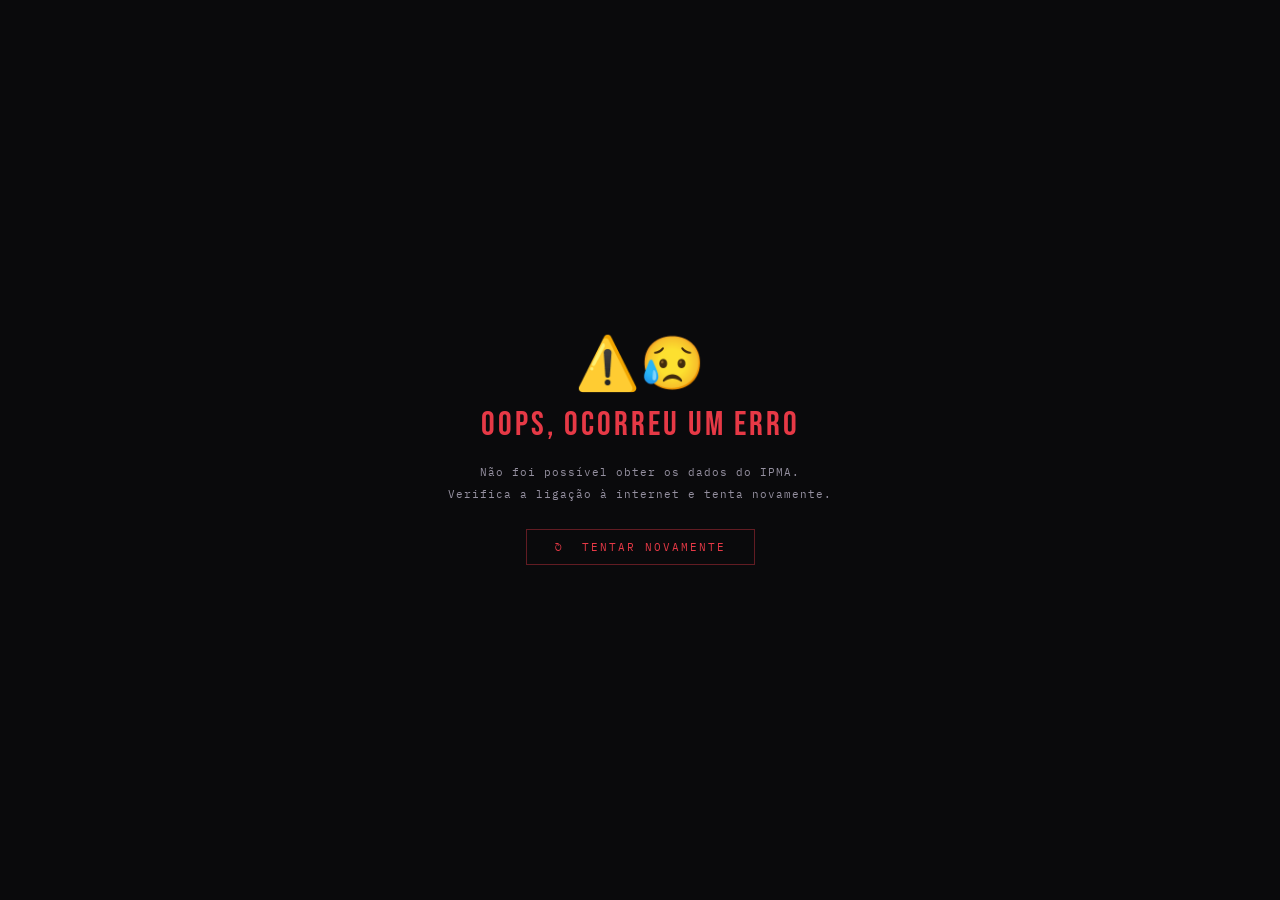
==== index.html @ 5c885ab1 "Update index.html" ====
<!DOCTYPE html>
<html lang="pt-PT">
<head>
<meta charset="UTF-8">
<meta name="viewport" content="width=device-width, initial-scale=1.0">
<meta name="google-site-verification" content="upQgK47_FCLQB-WfcTUBunwIGYiLRIm8_LRgmEuH4qc">

<!-- ═══ SEO PRIMÁRIO ═══ -->
<title>Risco de Incêndio Rural em Portugal Hoje | Tempo Real – ChamaPT</title>
<meta name="description" content="Consulte o nível de risco de incêndio rural hoje em Portugal por concelho e distrito. Dados oficiais IPMA e ICNF atualizados em tempo real. Saiba o que é proibido e permitido consoante o nível de risco.">
<meta name="keywords" content="risco de incêndio Portugal, incêndio rural hoje, nível de risco IPMA, ICNF risco incêndio, fogos rurais Portugal, perigo incêndio florestal, risco incêndio por distrito, risco incêndio por concelho, risco máximo incêndio, queimadas proibidas, alerta incêndio Portugal">
<meta name="author" content="chamaPT">
<meta name="robots" content="index, follow, max-snippet:-1, max-image-preview:large, max-video-preview:-1">
<link rel="canonical" href="https://chama-pt.github.io/">
<link rel="sitemap" type="application/xml" title="Sitemap" href="https://chama-pt.github.io/sitemap.xml">
<link rel="alternate" hreflang="pt-PT" href="https://chama-pt.github.io/">
<link rel="alternate" hreflang="x-default" href="https://chama-pt.github.io/">

<!-- ═══ OPEN GRAPH ═══ -->
<meta property="og:type" content="website">
<meta property="og:url" content="https://chama-pt.github.io/">
<meta property="og:title" content="Risco de Incêndio Rural em Portugal Hoje | Tempo Real – chamaPT">
<meta property="og:description" content="Nível de risco de incêndio rural em Portugal atualizado em tempo real com dados oficiais do IPMA e ICNF. Consulte por concelho ou distrito agora.">
<meta property="og:image" content="https://res.cloudinary.com/deaee7sf6/image/upload/v1774902131/Polish_20260330_211530162_j9eymv.ico">
<meta property="og:image:alt" content="chamaPT – Risco de Incêndio Rural em Portugal">
<meta property="og:image:width" content="512">
<meta property="og:image:height" content="512">
<meta property="og:locale" content="pt_PT">
<meta property="og:site_name" content="chamaPT">

<!-- ═══ TWITTER CARD ═══ -->
<meta name="twitter:card" content="summary_large_image">
<meta name="twitter:site" content="@chamaPT">
<meta name="twitter:title" content="Risco de Incêndio Rural em Portugal Hoje | chamaPT">
<meta name="twitter:description" content="Dados em tempo real do IPMA e ICNF. Verifique o nível de risco de incêndio no seu concelho agora.">
<meta name="twitter:image" content="https://res.cloudinary.com/deaee7sf6/image/upload/v1774902131/Polish_20260330_211530162_j9eymv.ico">
<meta name="twitter:image:alt" content="chamaPT – Risco de Incêndio Rural em Portugal">

<!-- ═══ GEO / REGIONAL ═══ -->
<meta name="geo.region" content="PT">
<meta name="geo.country" content="Portugal">
<meta name="geo.placename" content="Portugal">
<meta name="geo.position" content="39.557191;-7.844853">
<meta name="ICBM" content="39.557191, -7.844853">
<meta name="language" content="Portuguese">
<meta name="content-language" content="pt-PT">
<meta name="revisit-after" content="1 day">
<meta name="date" content="2026-06-23" scheme="YYYY-MM-DD">

<!-- ═══ PERFORMANCE ═══ -->
<meta http-equiv="X-UA-Compatible" content="IE=edge">
<link rel="preconnect" href="https://fonts.googleapis.com">
<link rel="preconnect" href="https://fonts.gstatic.com" crossorigin>
<link href="https://fonts.googleapis.com/css2?family=Bebas+Neue&family=IBM+Plex+Mono:wght@400;600&family=IBM+Plex+Sans:wght@300;400;600&display=swap" rel="stylesheet">
<link rel="preconnect" href="https://api.ipma.pt">
<link rel="dns-prefetch" href="https://nominatim.openstreetmap.org">

<!-- ═══ ICONS ═══ -->
<link rel="icon" type="image/x-icon" href="https://res.cloudinary.com/deaee7sf6/image/upload/v1774902131/Polish_20260330_211530162_j9eymv.ico">
<link rel="icon" type="image/png" sizes="32x32" href="https://res.cloudinary.com/deaee7sf6/image/upload/v1774902131/Polish_20260330_211530162_j9eymv.ico">
<link rel="apple-touch-icon" sizes="180x180" href="https://res.cloudinary.com/deaee7sf6/image/upload/v1774902131/Polish_20260330_211530162_j9eymv.ico">
<meta name="theme-color" content="#0a0a0c">
<style>
  :root {
    --red: #e63946;
    --orange: #f4831f;
    --yellow: #ffd166;
    --green: #2ec27e;
    --bg: #0a0a0c;
    --surface: #111115;
    --surface2: #1a1a20;
    --border: #2e2e38;
    --text: #f5f0e8;
    --muted: #a8a4b0;
    --moderado: #f4831f;
  }
  * { margin: 0; padding: 0; box-sizing: border-box; }
  body {
    background: var(--bg);
    color: var(--text);
    font-family: 'IBM Plex Sans', sans-serif;
    min-height: 100vh;
    overflow-x: hidden;
  }
  body::before {
    content: '';
    position: fixed;
    bottom: 0; left: 0; right: 0;
    height: 320px;
    background: linear-gradient(to top, rgba(180,40,0,0.10) 0%, transparent 100%);
    pointer-events: none;
    z-index: 0;
    animation: ambglow 5s ease-in-out infinite alternate;
  }
  @keyframes ambglow { from{opacity:.4} to{opacity:1} }

  header {
    position: relative; z-index: 10;
    border-bottom: 1px solid var(--border);
    padding: 0 32px;
    display: flex; align-items: center; justify-content: space-between;
    height: 60px;
    background: rgba(13,13,13,0.95);
    backdrop-filter: blur(12px);
  }
  .logo { display:flex; align-items:center; gap:12px; }
  .logo-tri {
    width:32px; height:32px;
    background: var(--red);
    clip-path: polygon(50% 0%, 0% 100%, 100% 100%);
    animation: ptri 2.2s ease-in-out infinite;
  }
  @keyframes ptri { 0%,100%{opacity:1;transform:scale(1)} 50%{opacity:.65;transform:scale(.93)} }
  .logo-text { font-family:'Bebas Neue',sans-serif; font-size:20px; letter-spacing:2px; }
  .logo-text span { color:var(--red); }
  .live { font-family:'IBM Plex Mono',monospace; font-size:10px; color:#9590a0; text-align:right; line-height:1.7; }
  .dot { display:inline-block; width:6px; height:6px; border-radius:50%; background:var(--red); margin-right:5px; animation:blink 1.2s ease-in-out infinite; }
  @keyframes blink { 0%,100%{opacity:1} 50%{opacity:0} }

  /* HERO */
  .hero {
    position: relative; z-index: 5;
    max-width: 1100px; margin: 0 auto;
    padding: 48px 32px 40px;
    display: grid;
    grid-template-columns: 1fr auto;
    align-items: center;
    gap: 48px;
  }
  .hero-tag {
    font-family:'IBM Plex Mono',monospace;
    font-size:10px; letter-spacing:3px;
    text-transform:uppercase; color:var(--red);
    margin-bottom:14px;
    display:flex; align-items:center; gap:8px;
  }
  .hero-tag::before { content:''; display:inline-block; width:20px; height:1px; background:var(--red); }
  h1 {
    font-family:'Bebas Neue',sans-serif;
    font-size:clamp(48px,9vw,88px);
    line-height:.9; letter-spacing:-1px;
  }
  h2 {
    font-family:'Bebas Neue',sans-serif;
  }
  h1 .fire { color:var(--red); }
  .hero-sub {
    margin-top:18px;
    font-size:13px; color:#c8c2d4;
    font-family:'IBM Plex Sans',sans-serif;
    line-height:1.75; max-width:340px;
    font-weight:300;
  }

.respond {
    font-size:13px; color:#c8c2d4;
    font-family:'IBM Plex Sans',sans-serif;
  }
    
  /* BIG GAUGE */
  .big-gauge-wrap {
    display:flex; flex-direction:column; align-items:center; gap:4px;
    flex-shrink: 0;
  }
  .big-gauge-wrap svg { width:260px; height:260px; display:block; }

  /* DAYS */
  .days-section {
    position:relative; z-index:5;
    max-width:1100px; margin:0 auto;
    padding:0 32px 52px;
  }
  .section-label {
    font-family:'IBM Plex Mono',monospace;
    font-size:10px; letter-spacing:4px;
    text-transform:uppercase; color:#9590a0;
    margin-bottom:16px;
    display:flex; align-items:center; gap:12px;
  }
  .section-label::after { content:''; flex:1; height:1px; background:var(--border); }

  .days-grid {
    display:grid;
    grid-template-columns:repeat(2,1fr);
    gap:2px;
  }
  .day-card {
    background:var(--surface);
    border:1px solid var(--border);
    padding:24px 16px 20px;
    display:flex; flex-direction:column; align-items:center; gap:10px;
    transition:border-color .2s,background .2s;
    animation:fup .5s ease both;
  }
  .day-card:hover { border-color:var(--moderado); background:var(--surface2); }
  .day-card:nth-child(1){animation-delay:.05s}
  .day-card:nth-child(2){animation-delay:.10s}
  .day-card:nth-child(3){animation-delay:.15s}
  .day-card:nth-child(4){animation-delay:.20s}
  @keyframes fup { from{opacity:0;transform:translateY(10px)} to{opacity:1;transform:none} }

  .day-name {
    font-family:'IBM Plex Mono',monospace;
    font-size:9px; letter-spacing:2px;
    color:#b0aabb; text-transform:uppercase; text-align:center;
  }
  .mini-gauge { width:100%; max-width:120px; }
  .day-level {
    font-family:'Bebas Neue',sans-serif;
    font-size:18px; letter-spacing:1px; line-height:1.1;
    color:var(--moderado); text-align:center;
  }
  .pill {
    font-size:8px;
    font-family:'IBM Plex Mono',monospace;
    letter-spacing:.5px;
    padding:3px 8px;
    border:1px solid var(--border);
    color:#a8a4b0;
    text-transform:uppercase;
    border-radius:2px;
  }
  .pill.ok { border-color:rgba(46,194,126,.5); color:#2ec27e; background:rgba(46,194,126,.07); }
  .pill.no { border-color:rgba(230,57,70,.5); color:#e63946; background:rgba(230,57,70,.07); }

  /* BOTTOM */
  .bottom {
    position:relative; z-index:5;
    max-width:1100px; margin:0 auto;
    padding:0 32px 80px;
  }
  .rules-grid { display:grid; grid-template-columns:1fr 1fr; gap:2px; margin-bottom:48px; }
  .rule-card { padding:28px 24px; border:1px solid var(--border); background:var(--surface); }
  .rule-card.no { border-left:3px solid var(--red); }
  .rule-card.ok { border-left:3px solid var(--green); }
  .rule-head { font-family:'Bebas Neue',sans-serif; font-size:17px; letter-spacing:2px; margin-bottom:14px; display:flex; align-items:center; gap:8px; }
  .rule-head.r { color:var(--red); }
  .rule-head.g { color:var(--green); }
  .rule-list { list-style:none; display:flex; flex-direction:column; gap:9px; }
  .rule-list li { font-size:13.5px; color:#c0bcc8; padding-left:14px; position:relative; line-height:1.6; }
  .rule-list li::before { content:'—'; position:absolute; left:0; color:var(--border); }

  .scale-row { display:flex; gap:2px; margin-bottom:48px; flex-wrap:wrap; }
  .scale-item { flex:1; min-width:80px; padding:14px 10px; border:1px solid; text-align:center; }
  .scale-item .sname { font-family:'Bebas Neue',sans-serif; font-size:14px; letter-spacing:1px; display:block; }
  .scale-item .sdesc { font-size:9px; font-family:'IBM Plex Mono',monospace; color:#9590a0; margin-top:3px; display:block; }
  .s1 { border-color:rgba(46,194,126,.4); background:rgba(46,194,126,.07); } .s1 .sname { color:#2ec27e; }
  .s2 { border-color:rgba(255,209,102,.4); background:rgba(255,209,102,.07); } .s2 .sname { color:#ffd166; }
  .s3 { border-color:rgba(244,131,31,.5); background:rgba(244,131,31,.08); } .s3 .sname { color:#f4831f; }
  .s4 { border-color:rgba(230,57,70,.5); background:rgba(230,57,70,.08); } .s4 .sname { color:#e63946; }
  .s5 { border-color:rgba(160,20,20,.7); background:rgba(160,20,20,.14); } .s5 .sname { color:#c0392b; }

  .sos { border:1px solid rgba(230,57,70,.4); background:rgba(230,57,70,.06); padding:28px 32px; display:flex; flex-direction:column; align-items:flex-start; gap:12px; border-radius:2px; }
  .sos-num { font-family:'Bebas Neue',sans-serif; font-size:48px; color:var(--red); letter-spacing:2px; line-height:1; }
  .sos-label { font-size:9px; font-family:'IBM Plex Mono',monospace; color:#9590a0; letter-spacing:2px; text-transform:uppercase; margin-top:2px; }
  .sos-div { width:1px; height:48px; background:var(--border); flex-shrink:0; }
  .sos-msg { font-size:13.5px; color:#c0bcc8; line-height:1.75; }
  .sos-msg strong { color:var(--text); }

  footer { position:relative; z-index:5; border-top:1px solid var(--border); padding:24px 32px; display:flex; justify-content:space-between; align-items:center; flex-wrap:wrap; gap:12px; background:var(--surface); }
  .ft { font-family:'IBM Plex Mono',monospace; font-size:10px; color:#9590a0; line-height:1.7; }
  .ft a { color:var(--red); text-decoration:none; }
  .fl { font-family:'Bebas Neue',sans-serif; font-size:13px; letter-spacing:2px; color:#9590a0; }

  /* LOADING OVERLAY */
  #loading-overlay {
    position: fixed; inset: 0; z-index: 999;
    background: #0a0a0c;
    display: flex; flex-direction: column;
    align-items: center; justify-content: center;
    gap: 20px;
    transition: opacity .5s ease;
  }
  #loading-overlay.hidden { opacity: 0; pointer-events: none; }
  .loading-tri {
    width: 52px; height: 52px;
    background: var(--red);
    clip-path: polygon(50% 0%, 0% 100%, 100% 100%);
    animation: pulse-load 1s ease-in-out infinite alternate;
  }
  @keyframes pulse-load { from{opacity:.3;transform:scale(.85)} to{opacity:1;transform:scale(1)} }
  .loading-text {
    font-family: 'IBM Plex Mono', monospace;
    font-size: 13px; letter-spacing: 5px;
    color: #9590a0; text-transform: uppercase;
    animation: blink 1.2s ease-in-out infinite;
  }
  /* ERROR STATE */
  #error-overlay {
    position: fixed; inset: 0; z-index: 999;
    background: #0a0a0c;
    display: none;
    flex-direction: column;
    align-items: center; justify-content: center;
    gap: 16px; padding: 32px; text-align: center;
  }
  #error-overlay.visible { display: flex; }
  .error-icon { font-size: 52px; line-height: 1; }
  .error-title {
    font-family: 'Bebas Neue', sans-serif;
    font-size: 34px; letter-spacing: 3px;
    color: var(--red);
  }
  .error-msg {
    font-family: 'IBM Plex Mono', monospace;
    font-size: 11px; color: #9590a0;
    letter-spacing: 1px; line-height: 2;
  }
  .error-retry {
    margin-top: 8px;
    font-family: 'IBM Plex Mono', monospace;
    font-size: 11px; letter-spacing: 2px;
    color: var(--red); text-transform: uppercase;
    background: none; border: 1px solid rgba(230,57,70,.4);
    padding: 10px 28px; cursor: pointer;
    transition: background .2s;
  }
  .error-retry:hover { background: rgba(230,57,70,.08); }

  
    /* ── District Dropdown ── */
.district-dropdown{position:relative;z-index:200;}
.dd-trigger{font-family:'IBM Plex Mono',monospace;font-size:10px;letter-spacing:2px;text-transform:uppercase;color:var(--muted);background:none;border:1px solid var(--border);padding:6px 12px;cursor:pointer;display:flex;align-items:center;gap:8px;transition:color .2s,border-color .2s;}
.dd-trigger:hover{color:var(--text);border-color:#5e5a6e;}
.dd-trigger.open{color:var(--text);border-color:var(--red);}
.dd-trigger .dd-arrow{font-size:8px;transition:transform .25s;display:inline-block;}
.dd-trigger.open .dd-arrow{transform:rotate(180deg);}
.dd-trigger .dd-current{color:var(--red);}
.dd-menu{position:absolute;top:calc(100% + 6px);right:0;min-width:220px;background:rgba(10,10,12,.98);border:1px solid var(--border);backdrop-filter:blur(16px);display:none;flex-direction:column;max-height:380px;overflow-y:auto;animation:ddIn .18s ease both;}
.dd-menu.open{display:flex;}
@keyframes ddIn{from{opacity:0;transform:translateY(-6px)}to{opacity:1;transform:none}}
.dd-menu::-webkit-scrollbar{width:4px;}
.dd-menu::-webkit-scrollbar-track{background:transparent;}
.dd-menu::-webkit-scrollbar-thumb{background:var(--border);border-radius:2px;}
.dd-section-title{font-family:'IBM Plex Mono',monospace;font-size:8px;letter-spacing:3px;text-transform:uppercase;color:#5e5a6e;padding:8px 14px 4px;border-bottom:1px solid rgba(46,46,56,.5);}
.dd-item{font-family:'IBM Plex Mono',monospace;font-size:10px;letter-spacing:1.5px;text-transform:uppercase;color:var(--muted);padding:8px 14px;text-decoration:none;display:flex;align-items:center;justify-content:space-between;transition:background .12s,color .12s;border-left:2px solid transparent;}
.dd-item:hover{background:var(--surface2);color:var(--text);}
.dd-item.active{color:var(--red);border-left-color:var(--red);background:rgba(230,57,70,.05);}
.dd-item .dd-tag{font-size:7px;letter-spacing:.5px;padding:1px 5px;border:1px solid var(--border);border-radius:2px;color:#5e5a6e;}
.dd-item.active .dd-tag{border-color:rgba(230,57,70,.3);color:var(--red);}
  

  /* ── FALLBACK LOCATION PANEL ── */
  #location-fallback {
    display: none;
    position: fixed; inset: 0; z-index: 998;
    background: rgba(10,10,12,0.96);
    backdrop-filter: blur(8px);
    align-items: center; justify-content: center;
    flex-direction: column;
    gap: 0;
    padding: 32px;
    animation: fadein .3s ease;
  }
  #location-fallback.visible { display: flex; }
  @keyframes fadein { from{opacity:0} to{opacity:1} }
  .lf-box {
    background: var(--surface);
    border: 1px solid var(--border);
    padding: 40px 36px 32px;
    max-width: 420px;
    width: 100%;
    display: flex; flex-direction: column; gap: 20px;
  }
  .lf-icon { font-size: 36px; line-height: 1; }
  .lf-title {
    font-family: 'Bebas Neue', sans-serif;
    font-size: 28px; letter-spacing: 3px;
    color: var(--text);
  }
  .lf-msg {
    font-family: 'IBM Plex Mono', monospace;
    font-size: 11px; color: #9590a0;
    letter-spacing: .5px; line-height: 1.9;
  }
  .lf-input-row {
    display: flex; gap: 8px;
  }
  .lf-input {
    flex: 1;
    background: var(--surface2);
    border: 1px solid var(--border);
    color: var(--text);
    font-family: 'IBM Plex Mono', monospace;
    font-size: 12px; letter-spacing: 1px;
    padding: 10px 14px;
    outline: none;
    transition: border-color .2s;
  }
  .lf-input:focus { border-color: var(--red); }
  .lf-input::placeholder { color: #5e5a6e; }
  .lf-btn {
    font-family: 'IBM Plex Mono', monospace;
    font-size: 11px; letter-spacing: 2px;
    text-transform: uppercase;
    color: var(--text); background: var(--red);
    border: none; padding: 10px 16px;
    cursor: pointer;
    transition: opacity .2s;
    white-space: nowrap;
  }
  .lf-btn:hover { opacity: .85; }
  .lf-btn:disabled { opacity: .4; cursor: not-allowed; }
  .lf-suggestions {
    display: flex; flex-direction: column; gap: 2px;
    max-height: 160px; overflow-y: auto;
  }
  .lf-suggestion {
    font-family: 'IBM Plex Mono', monospace;
    font-size: 11px; letter-spacing: .5px;
    color: var(--muted);
    padding: 8px 12px;
    background: var(--surface2);
    border: 1px solid var(--border);
    cursor: pointer;
    transition: background .15s, color .15s;
    text-align: left;
  }
  .lf-suggestion:hover { background: #2a2a34; color: var(--text); }
  .lf-error {
    font-family: 'IBM Plex Mono', monospace;
    font-size: 11px; color: var(--red);
    letter-spacing: .5px;
    display: none;
  }
  .lf-error.visible { display: block; }
  .lf-skip {
    font-family: 'IBM Plex Mono', monospace;
    font-size: 10px; letter-spacing: 1px;
    color: #5e5a6e;
    background: none; border: 1px solid var(--border);
    padding: 8px 16px; cursor: pointer;
    transition: color .2s, border-color .2s;
    align-self: flex-start;
    text-transform: uppercase;
  }
  .lf-skip:hover { color: var(--muted); border-color: #5e5a6e; }

  @media(max-width:750px){
    header { padding:0 16px; }
    .hero { grid-template-columns:1fr; padding:32px 16px 24px; gap:28px; }
    .big-gauge-wrap { align-items:center; }
    .big-gauge-wrap svg { width:220px; height:220px; }
    .days-section,.bottom { padding-left:16px; padding-right:16px; }
    .district-selector { padding-left:16px; padding-right:16px; }
    .days-grid { grid-template-columns:repeat(2,1fr); }
    .rules-grid { grid-template-columns:1fr; }
    footer { padding:18px 16px; }
  }
  @media(max-width:420px){
    .days-grid { grid-template-columns:repeat(2,1fr); }
  }

.footer-logos {
  display: flex;
  align-items: center;
  gap: 20px;
}

.footer-logos img {
  height: 28px;
  width: auto;
  max-width: 800px;
  transition: opacity .2s;
}
</style>
<script type="application/ld+json">
{
  "@context": "https://schema.org",
  "@graph": [
    {
      "@type": "Organization",
      "@id": "https://chama-pt.github.io/#organization",
      "name": "chamaPT",
      "url": "https://chama-pt.github.io/",
      "logo": {
        "@type": "ImageObject",
        "url": "https://res.cloudinary.com/deaee7sf6/image/upload/v1774902131/Polish_20260330_211530162_j9eymv.ico",
        "width": 512,
        "height": 512
      },
      "sameAs": ["https://chama-pt.github.io/"]
    },
    {
      "@type": "WebSite",
      "@id": "https://chama-pt.github.io/#website",
      "url": "https://chama-pt.github.io/",
      "name": "chamaPT",
      "description": "Nível de risco de incêndio rural em Portugal em tempo real, por concelho e distrito, com dados oficiais IPMA e ICNF.",
      "inLanguage": "pt-PT",
      "publisher": { "@id": "https://chama-pt.github.io/#organization" },
      "potentialAction": {
        "@type": "SearchAction",
        "target": {
          "@type": "EntryPoint",
          "urlTemplate": "https://chama-pt.github.io/?q={search_term_string}"
        },
        "query-input": "required name=search_term_string"
      }
    },
    {
      "@type": "WebPage",
      "@id": "https://chama-pt.github.io/#webpage",
      "url": "https://chama-pt.github.io/",
      "name": "Risco de Incêndio Rural em Portugal Hoje | Tempo Real – chamaPT",
      "description": "Consulte o nível de risco de incêndio rural hoje em Portugal por concelho e distrito. Dados oficiais IPMA e ICNF atualizados em tempo real.",
      "inLanguage": "pt-PT",
      "datePublished": "2026-03-30",
      "dateModified": "2026-06-23",
      "isPartOf": { "@id": "https://chama-pt.github.io/#website" },
      "about": { "@id": "https://chama-pt.github.io/#app" },
      "breadcrumb": {
        "@type": "BreadcrumbList",
        "itemListElement": [
          {
            "@type": "ListItem",
            "position": 1,
            "name": "chamaPT",
            "item": "https://chama-pt.github.io/"
          }
        ]
      }
    },
    {
      "@type": "SiteLinksSearchBox",
      "@id": "https://chama-pt.github.io/#sitelinks-searchbox",
      "url": "https://chama-pt.github.io/",
      "potentialAction": {
        "@type": "SearchAction",
        "target": {
          "@type": "EntryPoint",
          "urlTemplate": "https://chama-pt.github.io/?q={search_term_string}"
        },
        "query-input": "required name=search_term_string"
      }
    },
    {
      "@type": "ItemList",
      "@id": "https://chama-pt.github.io/#district-list",
      "name": "Risco de Incêndio por Distrito",
      "description": "Consulte o risco de incêndio rural por distrito em Portugal Continental",
      "itemListElement": [
        { "@type": "ListItem", "position": 1, "name": "Risco de Incêndio — Distrito de Aveiro", "url": "https://chama-pt.github.io/aveiro" },
        { "@type": "ListItem", "position": 2, "name": "Risco de Incêndio — Distrito da Guarda", "url": "https://chama-pt.github.io/guarda" },
        { "@type": "ListItem", "position": 3, "name": "Risco de Incêndio — Distrito do Porto", "url": "https://chama-pt.github.io/porto" },
        { "@type": "ListItem", "position": 4, "name": "Risco de Incêndio — Distrito de Viseu", "url": "https://chama-pt.github.io/viseu" }
      ]
    },
    {
      "@type": "WebApplication",
      "@id": "https://chama-pt.github.io/#app",
      "name": "Risco de Incêndio Rural em Portugal – Tempo Real",
      "description": "Consulte o índice diário de risco de incêndio rural em Portugal por concelho e distrito. Dados oficiais do IPMA e ICNF atualizados em tempo real.",
      "url": "https://chama-pt.github.io/",
      "applicationCategory": "UtilitiesApplication",
      "operatingSystem": "All",
      "inLanguage": "pt-PT",
      "isAccessibleForFree": true,
      "publisher": { "@id": "https://chama-pt.github.io/#organization" },
      "offers": {
        "@type": "Offer",
        "price": "0",
        "priceCurrency": "EUR"
      },
      "provider": [
        {
          "@type": "Organization",
          "name": "IPMA – Instituto Português do Mar e da Atmosfera",
          "url": "https://www.ipma.pt/"
        },
        {
          "@type": "Organization",
          "name": "ICNF – Instituto da Conservação da Natureza e das Florestas",
          "url": "https://www.icnf.pt/"
        }
      ],
      "audience": {
        "@type": "Audience",
        "geographicArea": {
          "@type": "Country",
          "name": "Portugal",
          "sameAs": "https://www.wikidata.org/wiki/Q45"
        }
      }
    },
    {
      "@type": "FAQPage",
      "@id": "https://chama-pt.github.io/#faq",
      "mainEntity": [
        {
          "@type": "Question",
          "name": "O que é o risco de incêndio rural?",
          "acceptedAnswer": {
            "@type": "Answer",
            "text": "O risco de incêndio rural é a probabilidade de um incêndio ocorrer num local específico e causar danos a pessoas, bens ou ao ecossistema. É calculado diariamente pelo IPMA com base em fatores meteorológicos como temperatura, humidade relativa do ar, velocidade do vento e estado hídrico da vegetação."
          }
        },
        {
          "@type": "Question",
          "name": "Quais são os níveis de risco de incêndio em Portugal?",
          "acceptedAnswer": {
            "@type": "Answer",
            "text": "Em Portugal existem 5 níveis de risco de incêndio rural definidos pelo IPMA: Reduzido (nível 1), Moderado (nível 2), Elevado (nível 3), Muito Elevado (nível 4) e Máximo (nível 5). Cada nível corresponde a um conjunto de restrições específicas determinadas pelo ICNF, que podem proibir queimas, queimadas e o acesso a espaços florestais."
          }
        },
        {
          "@type": "Question",
          "name": "Com que frequência são atualizados os dados de risco de incêndio?",
          "acceptedAnswer": {
            "@type": "Answer",
            "text": "Os dados de risco de incêndio rural são publicados diariamente pelo IPMA através da sua API pública. O chamaPT consulta esses dados em tempo real sempre que a página é carregada, garantindo que a informação apresentada é sempre a mais recente disponível."
          }
        },
        {
          "@type": "Question",
          "name": "O que é proibido quando o risco de incêndio é Muito Elevado ou Máximo?",
          "acceptedAnswer": {
            "@type": "Answer",
            "text": "Quando o risco de incêndio é Muito Elevado ou Máximo, o ICNF proíbe genericamente a realização de queimas e queimadas, o uso de maquinaria e ferramentas que produzam faíscas em espaços rurais, e pode restringir o acesso a espaços florestais. Estas restrições visam prevenir o eclodir de incêndios rurais em condições de elevado perigo."
          }
        },
        {
          "@type": "Question",
          "name": "Como consultar o risco de incêndio no meu concelho?",
          "acceptedAnswer": {
            "@type": "Answer",
            "text": "No chamaPT pode consultar o risco de incêndio rural por geolocalização automática, pesquisando o nome do seu concelho, ou selecionando o seu distrito nas páginas dedicadas a Aveiro, Porto, Guarda e Viseu. Os dados são obtidos diretamente da API pública do IPMA."
          }
        }
      ]
    }
  ]
}
</script>

</head>
<body>

<noscript>
  <div style="font-family:sans-serif;padding:40px;background:#0a0a0c;color:#f5f0e8;min-height:100vh;text-align:center;">
    <h1 style="font-size:24px;margin-bottom:16px;">Risco de Incêndio Rural em Portugal – chamaPT</h1>
    <p style="color:#c8c2d4;max-width:560px;margin:0 auto 20px;line-height:1.7;">
      Consulte o nível de risco de incêndio rural em Portugal hoje, por concelho e distrito,
      com dados oficiais do IPMA e ICNF atualizados em tempo real.
    </p>
    <p style="color:#c8c2d4;max-width:480px;margin:0 auto;line-height:1.7;">
      Este site necessita de JavaScript para apresentar os dados em tempo real.<br>
      Por favor, ative o JavaScript no seu browser ou consulte diretamente
      <a href="https://www.ipma.pt/" style="color:#e63946;">ipma.pt</a>.
    </p>
  </div>
</noscript>

<!-- LOADING OVERLAY -->
<div id="loading-overlay">
  <div class="loading-tri"></div>
  <div class="loading-text">A Carregar...</div>
</div>

<!-- ERROR OVERLAY -->
<div id="error-overlay">
  <div class="error-icon">⚠️😥</div>
  <div class="error-title">Oops, ocorreu um erro</div>
  <div class="error-msg">
    Não foi possível obter os dados do IPMA.<br>
    Verifica a ligação à internet e tenta novamente.
  </div>
  <button class="error-retry" onclick="retryLoad()">↻ &nbsp;Tentar novamente</button>
</div>

<!-- LOCATION FALLBACK PANEL -->
<div id="location-fallback">
  <div class="lf-box">
    <div class="lf-icon">📍</div>
    <div class="lf-title">Localização não disponível</div>
    <div class="lf-msg">
      O acesso à localização GPS foi recusado ou não está disponível.<br>
      Introduz o nome do teu <strong style="color:var(--text)">concelho</strong> para ver o risco local.
    </div>
    <div class="lf-input-row">
      <input class="lf-input" id="lf-input" type="text" placeholder="ex: Lisboa, Porto, Braga…" autocomplete="off" autocorrect="off" spellcheck="false"/>
      <button class="lf-btn" id="lf-btn" onclick="lfSearch()">PESQUISAR</button>
    </div>
    <div class="lf-error" id="lf-error">Concelho não encontrado. Tenta outro nome.</div>
    <div class="lf-suggestions" id="lf-suggestions"></div>
</div>

<header>
  <a class="logo" href="https://chama-pt.github.io/" aria-label="chamaPT — Página inicial" style="text-decoration:none;color:inherit;">
    <div class="logo-tri"></div>
    <div class="logo-text"><span>Chama</span>PT</div>
  </a>
  <button class="dd-trigger" id="dd-trigger">
    <span>Distrito:</span><span class="dd-current" id="dd-current">—</span><span class="dd-arrow">&#9660;</span>
  </button>
  <div class="dd-menu" id="dd-menu"></div>
</header>

<section class="hero">
  <div class="hero-left">
    <div class="hero-tag" id="hero-tag">Risco de incêndio em Portugal</div>
    <h1>PERIGO DE<br><span class="fire">INCÊNDIO</span><br>RURAL EM PORTUGAL</h1>
    <p class="hero-sub">
      Consulte o índice diário de risco de incêndio rural por concelho e distrito.<br>
      Dados oficiais IPMA e ICNF atualizados em tempo real.
    </p>
  </div>
  <!-- BIG TODAY GAUGE — círculo perfeito -->
  <div class="big-gauge-wrap">
    <svg viewBox="0 0 280 280" xmlns="http://www.w3.org/2000/svg">
      <!-- Black background circle -->
      <circle cx="140" cy="140" r="130" fill="#0a0a0c"/>
      <circle cx="140" cy="140" r="130" fill="none" stroke="#1e1e26" stroke-width="1"/>

      <!--
        Arco começa às 135° (baixo-esquerda) e vai 270° no sentido horário.
        stroke-dasharray = circunferência do raio 100 = 2π×100 ≈ 628.3
        Cada segmento = 628.3 × (graus/360)
        5 segmentos × 54° cada = 270° total
        54° → 628.3×54/360 ≈ 94.2 por segmento
        Gap de 3px entre segmentos
        transform: rotate(-225deg) em torno do centro para arrancar às 135°
      -->

      <!-- Track (fundo dos arcos) -->
      <circle cx="140" cy="140" r="100" fill="none" stroke="#1c1c28" stroke-width="22"
        stroke-dasharray="471.2 157.1"
        stroke-dashoffset="0"
        stroke-linecap="butt"
        transform="rotate(135 140 140)"/>

      <!-- Verde — Reduzido (54°, offset 0) -->
      <circle cx="140" cy="140" r="100" fill="none" stroke="#2ec27e" stroke-width="22"
        stroke-dasharray="91.2 537.1"
        stroke-dashoffset="0"
        stroke-linecap="butt"
        transform="rotate(135 140 140)"/>

      <!-- Amarelo — Moderado (54°, offset -94.2) -->
      <circle cx="140" cy="140" r="100" fill="none" stroke="#ffd166" stroke-width="22"
        stroke-dasharray="91.2 537.1"
        stroke-dashoffset="-94.2"
        stroke-linecap="butt"
        transform="rotate(135 140 140)"/>

      <!-- Laranja — Elevado (54°, offset -188.4) -->
      <circle cx="140" cy="140" r="100" fill="none" stroke="#f4831f" stroke-width="22"
        stroke-dasharray="91.2 537.1"
        stroke-dashoffset="-188.4"
        stroke-linecap="butt"
        transform="rotate(135 140 140)"/>

      <!-- Vermelho — Muito Elevado (54°, offset -282.6) -->
      <circle cx="140" cy="140" r="100" fill="none" stroke="#e63946" stroke-width="22"
        stroke-dasharray="91.2 537.1"
        stroke-dashoffset="-282.6"
        stroke-linecap="butt"
        transform="rotate(135 140 140)"/>

      <!-- Vermelho escuro — Máximo (54°, offset -376.8) -->
      <circle cx="140" cy="140" r="100" fill="none" stroke="#8b0000" stroke-width="22"
        stroke-dasharray="94.3 537.1"
        stroke-dashoffset="-376.8"
        stroke-linecap="butt"
        transform="rotate(135 140 140)"/>

      <!--
        Ponteiro apontado para MODERADO (2º segmento)
        Ângulo central = 135 + 54 + 27 = 216°
        cos(216°)=−0.809 → x = 140 + 78×(−0.809) = 77
        sin(216°)=−0.588 → y = 140 + 78×(−0.588) = 94
      -->
      <line x1="140" y1="140" x2="77" y2="94" stroke="#f5f0e8" stroke-width="3" stroke-linecap="round"/>
      <!-- Ponteiro base -->
      <circle cx="140" cy="140" r="11" fill="#f5f0e8"/>
      <circle cx="140" cy="140" r="6" fill="#0a0a0c"/>

      <!-- Labels Reduzido / Máximo -->
      <text x="32" y="230" font-family="'IBM Plex Mono',monospace" font-size="9" fill="#5e5a6e" text-anchor="middle">Reduzido</text>
      <text x="248" y="230" font-family="'IBM Plex Mono',monospace" font-size="9" fill="#5e5a6e" text-anchor="middle">Máximo</text>

      <!-- Nível central -->
      <text x="142" text-anchor="middle" font-family="'Bebas Neue',sans-serif" font-size="32" fill="#f4831f" letter-spacing="2" id="gauge-level"><tspan x="142" dy="0" id="gauge-line1">MODERADO</tspan><tspan x="142" dy="0" id="gauge-line2"></tspan></text>
      <text x="142" y="191" font-family="'IBM Plex Mono',monospace" font-size="9" fill="#ffffff" text-anchor="middle" letter-spacing="1.5" id="gauge-date">A CARREGAR...</text>
    </svg>
  </div>
</section>

<section aria-label="Informação sobre risco de incêndio rural" style="position:relative;z-index:5;max-width:1100px;margin:0 auto;padding:0 32px 40px;" itemscope itemtype="https://schema.org/FAQPage">

  <div itemprop="mainEntity" itemscope itemtype="https://schema.org/Question">
    <h2 itemprop="name">O que é o risco de incêndio rural?</h2>
    <div itemprop="acceptedAnswer" itemscope itemtype="https://schema.org/Answer">
      <p class="respond" itemprop="text">
        O risco de incêndio rural é a probabilidade de um incêndio ocorrer num local específico e causar danos a pessoas, bens ou ao ecossistema. É calculado diariamente pelo <strong>IPMA</strong> com base em fatores meteorológicos como temperatura, humidade relativa do ar, velocidade do vento e estado hídrico da vegetação. Portugal Continental é dividido em concelhos, cada um com o seu próprio índice diário.
      </p>
    </div>
  </div>

  <div itemprop="mainEntity" itemscope itemtype="https://schema.org/Question" style="margin-top:24px;">
    <h2 itemprop="name">Quais são os níveis de risco de incêndio em Portugal?</h2>
    <div itemprop="acceptedAnswer" itemscope itemtype="https://schema.org/Answer">
      <p class="respond" itemprop="text">
        Em Portugal existem <strong>5 níveis de risco</strong> definidos pelo IPMA e ICNF: <strong>Reduzido</strong> (nível 1), <strong>Moderado</strong> (nível 2), <strong>Elevado</strong> (nível 3), <strong>Muito Elevado</strong> (nível 4) e <strong>Máximo</strong> (nível 5). Quanto maior o nível, mais restrições se aplicam a queimas, queimadas e acesso a espaços florestais em todo o país.
      </p>
    </div>
  </div>

  <div itemprop="mainEntity" itemscope itemtype="https://schema.org/Question" style="margin-top:24px;">
    <h2 itemprop="name">O que é proibido quando o risco de incêndio é Muito Elevado ou Máximo?</h2>
    <div itemprop="acceptedAnswer" itemscope itemtype="https://schema.org/Answer">
      <p class="respond" itemprop="text">
        Quando o risco de incêndio é <strong>Muito Elevado</strong> ou <strong>Máximo</strong>, o ICNF proíbe genericamente as queimas e queimadas, o uso de maquinaria que produza faíscas em espaços rurais, e pode restringir o acesso a florestas. Estas medidas visam prevenir o eclodir de incêndios rurais em condições meteorológicas de elevado perigo. Consulte o seu concelho no chamaPT para ver as regras específicas em vigor.
      </p>
    </div>
  </div>

</section>

<section class="days-section">
  <div class="section-label">Previsão — 2 dias</div>
  <div class="days-grid" id="days-grid">

    <!-- 27 -->
    <div class="day-card">
      <div class="day-name">27 Mar · 6ª Feira</div>
      <svg class="mini-gauge" viewBox="0 0 140 140" xmlns="http://www.w3.org/2000/svg">
        <circle cx="70" cy="70" r="62" fill="#0a0a0c"/>
        <circle cx="70" cy="70" r="62" fill="none" stroke="#1e1e26" stroke-width="1"/>
        <!-- Track -->
        <circle cx="70" cy="70" r="46" fill="none" stroke="#1c1c28" stroke-width="11"
          stroke-dasharray="218.0 72.7" stroke-dashoffset="0" stroke-linecap="butt"
          transform="rotate(135 70 70)"/>
        <!-- Verde -->
        <circle cx="70" cy="70" r="46" fill="none" stroke="#2ec27e" stroke-width="11"
          stroke-dasharray="42.1 248.6" stroke-dashoffset="0" stroke-linecap="butt"
          transform="rotate(135 70 70)"/>
        <!-- Amarelo -->
        <circle cx="70" cy="70" r="46" fill="none" stroke="#ffd166" stroke-width="11"
          stroke-dasharray="42.1 248.6" stroke-dashoffset="-43.5" stroke-linecap="butt"
          transform="rotate(135 70 70)"/>
        <!-- Laranja -->
        <circle cx="70" cy="70" r="46" fill="none" stroke="#f4831f" stroke-width="11"
          stroke-dasharray="42.1 248.6" stroke-dashoffset="-87.0" stroke-linecap="butt"
          transform="rotate(135 70 70)"/>
        <!-- Vermelho -->
        <circle cx="70" cy="70" r="46" fill="none" stroke="#e63946" stroke-width="11"
          stroke-dasharray="42.1 248.6" stroke-dashoffset="-130.5" stroke-linecap="butt"
          transform="rotate(135 70 70)"/>
        <!-- Máximo -->
        <circle cx="70" cy="70" r="46" fill="none" stroke="#8b0000" stroke-width="11"
          stroke-dasharray="42.1 248.6" stroke-dashoffset="-174.0" stroke-linecap="butt"
          transform="rotate(135 70 70)"/>
        <!-- Ponteiro → MODERADO (216°): x=70+36×cos(216°)=70−29=41, y=70+36×sin(216°)=70−21=49 -->
        <line x1="70" y1="70" x2="41" y2="49" stroke="#f5f0e8" stroke-width="2" stroke-linecap="round"/>
        <circle cx="70" cy="70" r="5" fill="#f5f0e8"/>
        <circle cx="70" cy="70" r="2.5" fill="#0a0a0c"/>
      </svg>
      <div class="day-level">MODERADO</div>
    </div>

    <!-- 28 -->
    <div class="day-card">
      <div class="day-name">28 Mar · Sábado</div>
      <svg class="mini-gauge" viewBox="0 0 140 140" xmlns="http://www.w3.org/2000/svg">
        <circle cx="70" cy="70" r="62" fill="#0a0a0c"/>
        <circle cx="70" cy="70" r="62" fill="none" stroke="#1e1e26" stroke-width="1"/>
        <circle cx="70" cy="70" r="46" fill="none" stroke="#1c1c28" stroke-width="11"
          stroke-dasharray="218.0 72.7" stroke-dashoffset="0" stroke-linecap="butt"
          transform="rotate(135 70 70)"/>
        <circle cx="70" cy="70" r="46" fill="none" stroke="#2ec27e" stroke-width="11"
          stroke-dasharray="42.1 248.6" stroke-dashoffset="0" stroke-linecap="butt"
          transform="rotate(135 70 70)"/>
        <circle cx="70" cy="70" r="46" fill="none" stroke="#ffd166" stroke-width="11"
          stroke-dasharray="42.1 248.6" stroke-dashoffset="-43.5" stroke-linecap="butt"
          transform="rotate(135 70 70)"/>
        <circle cx="70" cy="70" r="46" fill="none" stroke="#f4831f" stroke-width="11"
          stroke-dasharray="42.1 248.6" stroke-dashoffset="-87.0" stroke-linecap="butt"
          transform="rotate(135 70 70)"/>
        <circle cx="70" cy="70" r="46" fill="none" stroke="#e63946" stroke-width="11"
          stroke-dasharray="42.1 248.6" stroke-dashoffset="-130.5" stroke-linecap="butt"
          transform="rotate(135 70 70)"/>
        <circle cx="70" cy="70" r="46" fill="none" stroke="#8b0000" stroke-width="11"
          stroke-dasharray="42.1 248.6" stroke-dashoffset="-174.0" stroke-linecap="butt"
          transform="rotate(135 70 70)"/>
        <line x1="70" y1="70" x2="41" y2="49" stroke="#f5f0e8" stroke-width="2" stroke-linecap="round"/>
        <circle cx="70" cy="70" r="5" fill="#f5f0e8"/>
        <circle cx="70" cy="70" r="2.5" fill="#0a0a0c"/>
      </svg>
      <div class="day-level">MODERADO</div>
    </div>

    <!-- 29 -->
    <div class="day-card">
      <div class="day-name">29 Mar · Domingo</div>
      <svg class="mini-gauge" viewBox="0 0 140 140" xmlns="http://www.w3.org/2000/svg">
        <circle cx="70" cy="70" r="62" fill="#0a0a0c"/>
        <circle cx="70" cy="70" r="62" fill="none" stroke="#1e1e26" stroke-width="1"/>
        <circle cx="70" cy="70" r="46" fill="none" stroke="#1c1c28" stroke-width="11"
          stroke-dasharray="218.0 72.7" stroke-dashoffset="0" stroke-linecap="butt"
          transform="rotate(135 70 70)"/>
        <circle cx="70" cy="70" r="46" fill="none" stroke="#2ec27e" stroke-width="11"
          stroke-dasharray="42.1 248.6" stroke-dashoffset="0" stroke-linecap="butt"
          transform="rotate(135 70 70)"/>
        <circle cx="70" cy="70" r="46" fill="none" stroke="#ffd166" stroke-width="11"
          stroke-dasharray="42.1 248.6" stroke-dashoffset="-43.5" stroke-linecap="butt"
          transform="rotate(135 70 70)"/>
        <circle cx="70" cy="70" r="46" fill="none" stroke="#f4831f" stroke-width="11"
          stroke-dasharray="42.1 248.6" stroke-dashoffset="-87.0" stroke-linecap="butt"
          transform="rotate(135 70 70)"/>
        <circle cx="70" cy="70" r="46" fill="none" stroke="#e63946" stroke-width="11"
          stroke-dasharray="42.1 248.6" stroke-dashoffset="-130.5" stroke-linecap="butt"
          transform="rotate(135 70 70)"/>
        <circle cx="70" cy="70" r="46" fill="none" stroke="#8b0000" stroke-width="11"
          stroke-dasharray="42.1 248.6" stroke-dashoffset="-174.0" stroke-linecap="butt"
          transform="rotate(135 70 70)"/>
        <line x1="70" y1="70" x2="41" y2="49" stroke="#f5f0e8" stroke-width="2" stroke-linecap="round"/>
        <circle cx="70" cy="70" r="5" fill="#f5f0e8"/>
        <circle cx="70" cy="70" r="2.5" fill="#0a0a0c"/>
      </svg>
      <div class="day-level">MODERADO</div>
    </div>

    <!-- 30 -->
    <div class="day-card">
      <div class="day-name">30 Mar · 2ª Feira</div>
      <svg class="mini-gauge" viewBox="0 0 140 140" xmlns="http://www.w3.org/2000/svg">
        <circle cx="70" cy="70" r="62" fill="#0a0a0c"/>
        <circle cx="70" cy="70" r="62" fill="none" stroke="#1e1e26" stroke-width="1"/>
        <circle cx="70" cy="70" r="46" fill="none" stroke="#1c1c28" stroke-width="11"
          stroke-dasharray="218.0 72.7" stroke-dashoffset="0" stroke-linecap="butt"
          transform="rotate(135 70 70)"/>
        <circle cx="70" cy="70" r="46" fill="none" stroke="#2ec27e" stroke-width="11"
          stroke-dasharray="42.1 248.6" stroke-dashoffset="0" stroke-linecap="butt"
          transform="rotate(135 70 70)"/>
        <circle cx="70" cy="70" r="46" fill="none" stroke="#ffd166" stroke-width="11"
          stroke-dasharray="42.1 248.6" stroke-dashoffset="-43.5" stroke-linecap="butt"
          transform="rotate(135 70 70)"/>
        <circle cx="70" cy="70" r="46" fill="none" stroke="#f4831f" stroke-width="11"
          stroke-dasharray="42.1 248.6" stroke-dashoffset="-87.0" stroke-linecap="butt"
          transform="rotate(135 70 70)"/>
        <circle cx="70" cy="70" r="46" fill="none" stroke="#e63946" stroke-width="11"
          stroke-dasharray="42.1 248.6" stroke-dashoffset="-130.5" stroke-linecap="butt"
          transform="rotate(135 70 70)"/>
        <circle cx="70" cy="70" r="46" fill="none" stroke="#8b0000" stroke-width="11"
          stroke-dasharray="42.1 248.6" stroke-dashoffset="-174.0" stroke-linecap="butt"
          transform="rotate(135 70 70)"/>
        <line x1="70" y1="70" x2="41" y2="49" stroke="#f5f0e8" stroke-width="2" stroke-linecap="round"/>
        <circle cx="70" cy="70" r="5" fill="#f5f0e8"/>
        <circle cx="70" cy="70" r="2.5" fill="#0a0a0c"/>
      </svg>
      <div class="day-level">MODERADO</div>
    </div>

  </div>
</section>

<main class="bottom" id="main-content" aria-label="Risco de incêndio rural em Portugal hoje">

  <div class="section-label" id="cond-label">Condicionantes em nível moderado</div>
  <div class="rules-grid" id="rules-grid">
    <div class="rule-card no">
      <div class="rule-head r">🔴 Proibido</div>
      <ul class="rule-list">
        <li>Foguetes e balões com mecha acesa</li>
        <li>Fumigação ou desinfeção com fogo</li>
        <li>Fogos para recreio</li>
        <li>Queimada extensiva sem autorização</li>
      </ul>
    </div>
    <div class="rule-card ok">
      <div class="rule-head g">🟢 Permitido</div>
      <ul class="rule-list">
        <li>Queima de amontoados (com precaução)</li>
        <li>Grelhador ou fogareiro em área protegida</li>
        <li>Maquinaria e equipamento agrícola</li>
        <li>Máquinas florestais com autorização</li>
      </ul>
    </div>
  </div>

  <div class="section-label">Escala de perigo</div>
  <div class="scale-row">
    <div class="scale-item s1"><span class="sname">REDUZIDO</span><span class="sdesc">Baixo risco</span></div>
    <div class="scale-item s2"><span class="sname">MODERADO</span><span class="sdesc">Atenção ▲</span></div>
    <div class="scale-item s3"><span class="sname">ELEVADO</span><span class="sdesc">Cuidado</span></div>
    <div class="scale-item s4"><span class="sname">MUITO ELEVADO</span><span class="sdesc">Perigo</span></div>
    <div class="scale-item s5"><span class="sname">MÁXIMO</span><span class="sdesc">Crítico</span></div>
  </div>

  <div class="sos">
    <div style="display:flex;align-items:baseline;gap:10px;">
      <div class="sos-num">112</div>
      <div class="sos-label">Emergência</div>
    </div>
    <span style="width:100px;height:1px;background:#ffffff;"></span>
    <div class="sos-msg">
      Em caso de incêndio, ligue imediatamente para o <strong>112</strong> e siga sempre as instruções das autoridades competentes. <br>
Só tente apagar a queimada se for seguro. Depois, mexa nos restos e confirme que não há chamas.
    </div>
  </div>

</main>

<footer>
  <div class="footer-logos">
  FONTES:
  <a href="https://www.icnf.pt/" target="_blank" rel="noopener noreferrer" aria-label="ICNF – Instituto da Conservação da Natureza e das Florestas">
    <img src="https://sta-informativo.bupi.gov.pt/media/logo-icnf.png" alt="ICNF: Instituto da Conservação da Natureza e das Florestas" width="auto" height="28" loading="lazy">
    </a>
    <span style="width:1px;height:24px;background:#2e2e38;display:inline-block;flex-shrink:0"></span>
    <a href="https://www.ipma.pt/" target="_blank" rel="noopener noreferrer" aria-label="IPMA – Instituto Português do Mar e da Atmosfera">
    <img src="https://res.cloudinary.com/deaee7sf6/image/upload/v1774827832/Polish_20260330_004300478_zp9yri.png" alt="IPMA: Instituto Português do Mar e da Atmosfera" width="auto" height="28" loading="lazy">
    </a>
  </div>
  <div style="width:100%;margin-top:12px;border-top:1px solid #2e2e38;padding-top:12px;">
    <p style="font-family:'IBM Plex Mono',monospace;font-size:9px;color:#ffffff;line-height:1.8;max-width:700px;">
      🔒 Privacidade: A geolocalização GPS é usada apenas para determinar o concelho mais próximo e nunca é armazenada ou transmitida a terceiros. &nbsp;|&nbsp;
      <strong>chamaPT</strong> — Dados oficiais IPMA/ICNF &nbsp;|&nbsp;
      Risco de incêndio rural em Portugal atualizado em tempo real.
    </p>
  </div>
</footer>

<script>
// ═══════════════════════════════════════════════════════
//  SISTEMA AO VIVO — IPMA + GEOLOCALIZAÇÃO
//  Detecta o concelho mais próximo pelo GPS e mostra o nível real
// ═══════════════════════════════════════════════════════

const LEVELS = {
  1: { label:'REDUZIDO',       color:'#2ec27e', needleAngle:162 },
  2: { label:'MODERADO',       color:'#ffd166', needleAngle:216 },
  3: { label:'ELEVADO',        color:'#f4831f', needleAngle:270 },
  4: { label:'MUITO ELEVADO',  color:'#e63946', needleAngle:324 },
  5: { label:'MÁXIMO',         color:'#8b0000', needleAngle:18  },
};

const RULES = {
  1: { proibido:['Queima sem autorização durante período de maior risco'], permitido:['Queima de amontoados','Uso de foguetes em área controlada','Grelhador e fogareiro ao ar livre','Maquinaria agrícola e florestal'] },
  2: { proibido:['Foguetes e balões com mecha acesa','Fumigação ou desinfeção com fogo','Fogos para recreio','Queimada extensiva sem autorização'], permitido:['Queima de amontoados (com precaução)','Grelhador ou fogareiro em área protegida','Maquinaria e equipamento agrícola','Máquinas florestais com autorização'] },
  3: { proibido:['Queimas e queimadas (exceto autorização expressa)','Foguetes e balões com mecha acesa','Fogos de artifício e recreio','Fumigação com fogo'], permitido:['Grelhador em local protegido e fixo','Maquinaria agrícola com mata-faíscas','Máquinas florestais com autorização especial'] },
  4: { proibido:['Queimas e queimadas (proibidas)','Foguetes, balões e fogos de artifício','Fumigação com fogo','Maquinaria que produza faíscas'], permitido:['Grelhador fixo em residência (extrema precaução)','Operações urgentes com autorização e meios de combate'] },
  5: { proibido:['Qualquer tipo de queima ou queimada','Foguetes, balões e fogos de artifício','Uso de máquinas em zonas florestais','Atividades de lazer em áreas de risco'], permitido:['Apenas operações de emergência com meios de combate presentes'] },
};

const DIAS    = ['Domingo','2ª Feira','3ª Feira','4ª Feira','5ª Feira','6ª Feira','Sábado'];
const MESES_C = ['Jan','Fev','Mar','Abr','Mai','Jun','Jul','Ago','Set','Out','Nov','Dez'];
const MESES_L = ['JANEIRO','FEVEREIRO','MARÇO','ABRIL','MAIO','JUNHO','JULHO','AGOSTO','SETEMBRO','OUTUBRO','NOVEMBRO','DEZEMBRO'];

// Estado global
let gUserDICO = null;   // será preenchido pelo GPS ou pelo utilizador
let gUserName = null;
let gAllLocal = null;   // todos os concelhos do JSON d0

function todayStr() {
  const n = new Date();
  return `${n.getFullYear()}-${String(n.getMonth()+1).padStart(2,'0')}-${String(n.getDate()).padStart(2,'0')}`;
}
function parseLocal(s) { const [y,m,d]=s.split('-').map(Number); return new Date(y,m-1,d); }
function addDays(s,n) { const dt=parseLocal(s); dt.setDate(dt.getDate()+n); return `${dt.getFullYear()}-${String(dt.getMonth()+1).padStart(2,'0')}-${String(dt.getDate()).padStart(2,'0')}`; }
function fmtCard(s) { const dt=parseLocal(s); return `${String(dt.getDate()).padStart(2,'0')} ${MESES_C[dt.getMonth()].toUpperCase()} · ${DIAS[dt.getDay()].toUpperCase()}`; }
function fmtHero(s) { const dt=parseLocal(s); return `HOJE · ${String(dt.getDate()).padStart(2,'0')} DE ${MESES_L[dt.getMonth()]}`; }

function needleXY(angle, cx, cy, r) {
  const rad = angle * Math.PI / 180;
  return { x: +(cx + r*Math.cos(rad)).toFixed(1), y: +(cy + r*Math.sin(rad)).toFixed(1) };
}

function miniSVG(rcm) {
  const lv = LEVELS[rcm] || LEVELS[2];
  const n  = needleXY(lv.needleAngle, 70, 70, 36);
  return `<svg class="mini-gauge" viewBox="0 0 140 140" xmlns="http://www.w3.org/2000/svg">
    <circle cx="70" cy="70" r="62" fill="#0a0a0c"/>
    <circle cx="70" cy="70" r="62" fill="none" stroke="#1e1e26" stroke-width="1"/>
    <circle cx="70" cy="70" r="46" fill="none" stroke="#1c1c28" stroke-width="11" stroke-dasharray="218.0 72.7" stroke-dashoffset="0" stroke-linecap="butt" transform="rotate(135 70 70)"/>
    <circle cx="70" cy="70" r="46" fill="none" stroke="#2ec27e" stroke-width="11" stroke-dasharray="42.1 248.6" stroke-dashoffset="0" stroke-linecap="butt" transform="rotate(135 70 70)"/>
    <circle cx="70" cy="70" r="46" fill="none" stroke="#ffd166" stroke-width="11" stroke-dasharray="42.1 248.6" stroke-dashoffset="-43.5" stroke-linecap="butt" transform="rotate(135 70 70)"/>
    <circle cx="70" cy="70" r="46" fill="none" stroke="#f4831f" stroke-width="11" stroke-dasharray="42.1 248.6" stroke-dashoffset="-87.0" stroke-linecap="butt" transform="rotate(135 70 70)"/>
    <circle cx="70" cy="70" r="46" fill="none" stroke="#e63946" stroke-width="11" stroke-dasharray="42.1 248.6" stroke-dashoffset="-130.5" stroke-linecap="butt" transform="rotate(135 70 70)"/>
    <circle cx="70" cy="70" r="46" fill="none" stroke="#8b0000" stroke-width="11" stroke-dasharray="42.1 248.6" stroke-dashoffset="-174.0" stroke-linecap="butt" transform="rotate(135 70 70)"/>
    <line x1="70" y1="70" x2="${n.x}" y2="${n.y}" stroke="#f5f0e8" stroke-width="2" stroke-linecap="round"/>
    <circle cx="70" cy="70" r="5" fill="#f5f0e8"/>
    <circle cx="70" cy="70" r="2.5" fill="#0a0a0c"/>
  </svg>`;
}

function pills(rcm) {
  if (rcm<=1) return `<span class="pill ok">✓ Queima</span><span class="pill ok">✓ Foguetes</span><span class="pill ok">✓ Fogos</span>`;
  if (rcm===2) return `<span class="pill ok">✓ Queima</span><span class="pill ok">✓ Foguetes</span><span class="pill no">✗ Fogos</span>`;
  if (rcm===3) return `<span class="pill ok">✓ Queima*</span><span class="pill no">✗ Foguetes</span><span class="pill no">✗ Fogos</span>`;
  return `<span class="pill no">✗ Queima</span><span class="pill no">✗ Foguetes</span><span class="pill no">✗ Fogos</span>`;
}

function getRCMforDICO(data, dico) {
  try {
    const entry = data.local[dico];
    if (!entry) return null;
    // A API do IPMA pode devolver o RCM em .rcm ou em .data.rcm
    if (entry.rcm != null) return entry.rcm;
    if (entry.data && entry.data.rcm != null) return entry.data.rcm;
    return null;
  } catch(e) { return null; }
}

// ── GEOLOCALIZAÇÃO: GPS → Nominatim → match por nome no IPMA ──

// ════════════════════════════════════════════════════════════════
//  DICIONÁRIO COMPLETO: Todos os concelhos de Portugal → DICO IPMA
//  Fonte: API oficial https://api.ipma.pt/open-data/forecast/meteorology/rcm/rcm-d0.json
//  278 concelhos confirmados em tempo real.
//  Formato real do DICO: "DDCC" (DD=distrito 01-18, CC=nº do concelho)
//  Exemplos: Aveiro="0105", Porto="1312", Lisboa="1106"
// ════════════════════════════════════════════════════════════════
const CONCELHO_DICO = {
  // ── AVEIRO (01) — 19 concelhos ──
  "agueda":                       "0101",
  "albergaria-a-velha":           "0102",
  "albergaria a velha":           "0102",
  "anadia":                       "0103",
  "arouca":                       "0104",
  "aveiro":                       "0105",
  "castelo de paiva":             "0106",
  "espinho":                      "0107",
  "estarreja":                    "0108",
  "ilhavo":                       "0109",
  "ilhává":                       "0109",
  "mealhada":                     "0110",
  "murtosa":                      "0111",
  "oliveira de azemeis":          "0112",
  "oliveira de azeméis":          "0112",
  "oliveira do bairro":           "0113",
  "ovar":                         "0114",
  "santa maria da feira":         "0115",
  "sao joao da madeira":          "0116",
  "sao joao da madeira":          "0116",
  "sever do vouga":               "0117",
  "vagos":                        "0118",
  "vale de cambra":               "0119",

  // ── BEJA (02) — 14 concelhos ──
  "aljustrel":                    "0201",
  "almodovar":                    "0202",
  "almodôvar":                    "0202",
  "alvito":                       "0203",
  "barrancos":                    "0204",
  "beja":                         "0205",
  "castro verde":                 "0206",
  "cuba":                         "0207",
  "ferreira do alentejo":         "0208",
  "mertola":                      "0209",
  "mertola":                      "0209",
  "moura":                        "0210",
  "odemira":                      "0211",
  "ourique":                      "0212",
  "serpa":                        "0213",
  "vidigueira":                   "0214",

  // ── BRAGA (03) — 14 concelhos ──
  "amares":                       "0301",
  "barcelos":                     "0302",
  "braga":                        "0303",
  "cabeceiras de basto":          "0304",
  "celorico de basto":            "0305",
  "esposende":                    "0306",
  "fafe":                         "0307",
  "guimaraes":                    "0308",
  "guimaraes":                    "0308",
  "povoa de lanhoso":             "0309",
  "terras de bouro":              "0310",
  "vieira do minho":              "0311",
  "vila nova de famalicao":       "0312",
  "vila verde":                   "0313",
  "vizela":                       "0314",

  // ── BRAGANÇA (04) — 12 concelhos ──
  "alfandega da fe":              "0401",
  "braganca":                     "0402",
  "braganca":                     "0402",
  "carrazeda de ansiaes":         "0403",
  "freixo de espada a cinta":     "0404",
  "macedo de cavaleiros":         "0405",
  "miranda do douro":             "0406",
  "mirandela":                    "0407",
  "mogadouro":                    "0408",
  "torre de moncorvo":            "0409",
  "vila flor":                    "0410",
  "vimioso":                      "0411",
  "vinhais":                      "0412",

  // ── CASTELO BRANCO (05) — 11 concelhos ──
  "belmonte":                     "0501",
  "castelo branco":               "0502",
  "covilha":                      "0503",
  "fundao":                       "0504",
  "idanha-a-nova":                "0505",
  "oleiros":                      "0506",
  "penamacor":                    "0507",
  "proenca-a-nova":               "0508",
  "serta":                        "0509",
  "vila de rei":                  "0510",
  "vila velha de rodao":          "0511",

  // ── COIMBRA (06) — 17 concelhos ──
  "arganil":                      "0601",
  "cantanhede":                   "0602",
  "coimbra":                      "0603",
  "condeixa-a-nova":              "0604",
  "figueira da foz":              "0605",
  "gois":                         "0606",
  "lousa":                        "0607",
  "mira":                         "0608",
  "miranda do corvo":             "0609",
  "montemor-o-velho":             "0610",
  "oliveira do hospital":         "0611",
  "pampilhosa da serra":          "0612",
  "penacova":                     "0613",
  "penela":                       "0614",
  "soure":                        "0615",
  "tabua":                        "0616",
  "vila nova de poiares":         "0617",

  // ── ÉVORA (07) — 14 concelhos ──
  "alandroal":                    "0701",
  "arraiolos":                    "0702",
  "borba":                        "0703",
  "estremoz":                     "0704",
  "evora":                        "0705",
  "montemor-o-novo":              "0706",
  "mora":                         "0707",
  "mourao":                       "0708",
  "portel":                       "0709",
  "redondo":                      "0710",
  "regengos de monsaraz":         "0711",
  "vendas novas":                 "0712",
  "viana do alentejo":            "0713",
  "vila vicosa":                  "0714",

  // ── FARO (08) — 16 concelhos ──
  "albufeira":                    "0801",
  "alcoutim":                     "0802",
  "aljezur":                      "0803",
  "castro marim":                 "0804",
  "faro":                         "0805",
  "lagoa":                        "0806",
  "lagos":                        "0807",
  "loule":                        "0808",
  "monchique":                    "0809",
  "olhao":                        "0810",
  "portimao":                     "0811",
  "sao bras de alportel":         "0812",
  "silves":                       "0813",
  "tavira":                       "0814",
  "vila do bispo":                "0815",
  "vila real de santo antonio":   "0816",

  // ── GUARDA (09) — 14 concelhos ──
  "aguiar da beira":              "0901",
  "almeida":                      "0902",
  "celorico da beira":            "0903",
  "figueira de castelo rodrigo":  "0904",
  "fornos de algodres":           "0905",
  "gouveia":                      "0906",
  "guarda":                       "0907",
  "manteigas":                    "0908",
  "meda":                         "0909",
  "pinhel":                       "0910",
  "sabugal":                      "0911",
  "seia":                         "0912",
  "trancoso":                     "0913",
  "vila nova de foz coa":         "0914",

  // ── LEIRIA (10) — 16 concelhos ──
  "alcobaca":                     "1001",
  "alvaiazere":                   "1002",
  "ansiao":                       "1003",
  "batalha":                      "1004",
  "bombarral":                    "1005",
  "caldas da rainha":             "1006",
  "castanheira de pera":          "1007",
  "figueiro dos vinhos":          "1008",
  "leiria":                       "1009",
  "marinha grande":               "1010",
  "nazare":                       "1011",
  "obidos":                       "1012",
  "pedrogao grande":              "1013",
  "peniche":                      "1014",
  "pombal":                       "1015",
  "porto de mos":                 "1016",

  // ── LISBOA (11) — 16 concelhos ──
  "alenquer":                     "1101",
  "arruda dos vinhos":            "1102",
  "azambuja":                     "1103",
  "cadaval":                      "1104",
  "cascais":                      "1105",
  "lisboa":                       "1106",
  "loures":                       "1107",
  "lourinha":                     "1108",
  "mafra":                        "1109",
  "odivelas":                     "1110",
  "oeiras":                       "1111",
  "sintra":                       "1112",
  "sobral de monte agrado":       "1113",
  "torres vedras":                "1114",
  "vila franca de xira":          "1115",
  "amadora":                      "1116",

  // ── PORTALEGRE (12) — 15 concelhos ──
  "alter do chao":                "1201",
  "arronches":                    "1202",
  "avis":                         "1203",
  "campo maior":                  "1204",
  "castelo de vide":              "1205",
  "crato":                        "1206",
  "elvas":                        "1207",
  "fronteira":                    "1208",
  "gaviao":                       "1209",
  "marvao":                       "1210",
  "monforte":                     "1211",
  "nisa":                         "1212",
  "ponte de sor":                 "1213",
  "portalegre":                   "1214",
  "sousel":                       "1215",

  // ── PORTO (13) — 18 concelhos ──
  "amarante":                     "1301",
  "baiao":                        "1302",
  "felgueiras":                   "1303",
  "gondomar":                     "1304",
  "lousada":                      "1305",
  "maia":                         "1306",
  "marco de canaveses":           "1307",
  "matosinhos":                   "1308",
  "pacos de ferreira":            "1309",
  "paredes":                      "1310",
  "penafiel":                     "1311",
  "porto":                        "1312",
  "povoa de varzim":              "1313",
  "santo tirso":                  "1314",
  "trofa":                        "1315",
  "valongo":                      "1316",
  "vila do conde":                "1317",
  "vila nova de gaia":            "1318",

  // ── SANTARÉM (14) — 21 concelhos ──
  "abrantes":                     "1401",
  "alcanena":                     "1402",
  "almeirim":                     "1403",
  "alpiarca":                     "1404",
  "benavente":                    "1405",
  "chamusca":                     "1406",
  "constancia":                   "1407",
  "coruche":                      "1408",
  "entroncamento":                "1409",
  "ferreira do zezere":           "1410",
  "golega":                       "1411",
  "macao":                        "1412",
  "rio maior":                    "1413",
  "salvaterra de magos":          "1414",
  "santarem":                     "1415",
  "sardoal":                      "1416",
  "tomar":                        "1417",
  "torres novas":                 "1418",
  "vila nova da barquinha":       "1419",
  "ourem":                        "1420",
  "chamusca serv":                "1421",

  // ── SETÚBAL (15) — 13 concelhos ──
  "alcacer do sal":               "1501",
  "alcochete":                    "1502",
  "almada":                       "1503",
  "barreiro":                     "1504",
  "grandola":                     "1505",
  "moita":                        "1506",
  "montijo":                      "1507",
  "palmela":                      "1508",
  "santiago do cacem":            "1509",
  "seixal":                       "1510",
  "sesimbra":                     "1511",
  "setubal":                      "1512",
  "sines":                        "1513",

  // ── VIANA DO CASTELO (16) — 10 concelhos ──
  "arcos de valdevez":            "1601",
  "caminha":                      "1602",
  "melgaco":                      "1603",
  "moncao":                       "1604",
  "paredes de coura":             "1605",
  "ponte da barca":               "1606",
  "ponte de lima":                "1607",
  "valenca":                      "1608",
  "viana do castelo":             "1609",
  "vila nova de cerveira":        "1610",

  // ── VILA REAL (17) — 14 concelhos ──
  "alijo":                        "1701",
  "boticas":                      "1702",
  "chaves":                       "1703",
  "mesao frio":                   "1704",
  "mondim de basto":              "1705",
  "montalegre":                   "1706",
  "murca":                        "1707",
  "peso da regua":                "1708",
  "ribeira de pena":              "1709",
  "sabrosa":                      "1710",
  "santa marta de penaguiao":     "1711",
  "valpacos":                     "1712",
  "vila pouca de aguiar":         "1713",
  "vila real":                    "1714",

  // ── VISEU (18) — 24 concelhos ──
  "armamar":                      "1801",
  "carregal do sal":              "1802",
  "castro daire":                 "1803",
  "cinfaes":                      "1804",
  "lamego":                       "1805",
  "mangualde":                    "1806",
  "moimenta da beira":            "1807",
  "mortagua":                     "1808",
  "nelas":                        "1809",
  "oliveira de frades":           "1810",
  "penalva do castelo":           "1811",
  "penedono":                     "1812",
  "resende":                      "1813",
  "santa comba dao":              "1814",
  "sao joao da pesqueira":        "1815",
  "sao pedro do sul":             "1816",
  "satao":                        "1817",
  "sernancelhe":                  "1818",
  "tabuaco":                      "1819",
  "tarouca":                      "1820",
  "tondela":                      "1821",
  "vila nova de paiva":           "1822",
  "viseu":                        "1823",
  "vouzela":                      "1824"
};

// Normaliza string para comparação: remove acentos, maiúsculas, hífens, espaços extra
function normalizeStr(s) {
  return (s || '')
    .toLowerCase()
    .normalize('NFD').replace(/[\u0300-\u036f]/g, '')  // remove acentos
    .replace(/[-_]/g, ' ')
    .replace(/\s+/g, ' ')
    .trim();
}

// Tenta casar o nome do concelho do Nominatim com os nomes do IPMA
// Retorna o DICO ou null
function matchDICObyName(concelhoCandidates, localData) {
  const normalized = concelhoCandidates.map(normalizeStr).filter(Boolean);
  if (!normalized.length) return null;

  // ── 1.ª PRIORIDADE: dicionário estático (todos os 278 concelhos) ──
  // Percorre os candidatos por ordem de especificidade (município > city > town > ...)
  for (const candidate of normalized) {
    // Tentativa exacta
    if (CONCELHO_DICO[candidate]) {
      console.log('[GEO] DICO via dicionário estático (exacto):', candidate, '→', CONCELHO_DICO[candidate]);
      return CONCELHO_DICO[candidate];
    }
    // Tentativa parcial: o candidato contém uma chave do dicionário ou vice-versa
    for (const [key, dico] of Object.entries(CONCELHO_DICO)) {
      if (candidate.includes(key) || key.includes(candidate)) {
        if (Math.min(candidate.length, key.length) >= 4) { // evita falsos positivos curtos
          console.log('[GEO] DICO via dicionário estático (parcial):', candidate, '≈', key, '→', dico);
          return dico;
        }
      }
    }
  }

  // ── 2.ª PRIORIDADE: match pelo campo "local.name" devolvido pelo IPMA ──
  // (fallback dinâmico — útil se o IPMA adicionar novos concelhos)
  let bestDico = null;
  let bestScore = 0;

  for (const [dico, info] of Object.entries(localData)) {
    const ipmaName = normalizeStr(info.local && info.local.name ? info.local.name : '');
    if (!ipmaName) continue;

    for (const candidate of normalized) {
      if (candidate === ipmaName) return dico;
      if (candidate.includes(ipmaName) || ipmaName.includes(candidate)) {
        const score = Math.min(candidate.length, ipmaName.length);
        if (score > bestScore) { bestScore = score; bestDico = dico; }
      }
    }
  }
  return bestDico;
}

// Haversine simplificado (km)
function dist(lat1, lon1, lat2, lon2) {
  const R = 6371;
  const dLat = (lat2-lat1) * Math.PI/180;
  const dLon = (lon2-lon1) * Math.PI/180;
  const a = Math.sin(dLat/2)**2 + Math.cos(lat1*Math.PI/180)*Math.cos(lat2*Math.PI/180)*Math.sin(dLon/2)**2;
  return R * 2 * Math.atan2(Math.sqrt(a), Math.sqrt(1-a));
}

// Fallback: DICO pelo centróide mais próximo (se o IPMA tiver lat/lon)
function findNearestDICO(lat, lon, localData) {
  let bestDICO = null, bestDist = Infinity;
  for (const [dico, info] of Object.entries(localData)) {
    if (info.latitude == null || info.longitude == null) continue;
    const d = dist(lat, lon, info.latitude, info.longitude);
    if (d < bestDist) { bestDist = d; bestDICO = dico; }
  }
  return bestDICO;
}

// Geocoding reverso via Nominatim — devolve { dico, label } ou null
async function resolveLocationFromGPS(lat, lon, localData) {
  try {
    const url = `https://nominatim.openstreetmap.org/reverse?lat=${lat}&lon=${lon}&format=json&accept-language=pt&zoom=10`;
    const r = await fetch(url, { headers: { 'Accept-Language': 'pt' } });
    if (!r.ok) throw new Error('Nominatim falhou');
    const data = await r.json();
    const a = data.address || {};
    console.log('[GEO] Nominatim:', JSON.stringify(a));

    // Candidatos ao nome do concelho (por ordem de especificidade)
    const rawCandidates = [
      a.municipality,
      a.city,
      a.town,
      a.village,
      a.county,
      a.suburb,
    ].filter(Boolean).map(s => s.replace(/^(Município|Concelho|Distrito)\s+de\s+/i, '').trim());

    // 1.ª tentativa: casar pelo dicionário estático + nome com os dados do IPMA
    let dico = matchDICObyName(rawCandidates, localData);
    console.log('[GEO] matchDICObyName →', dico, 'candidates:', rawCandidates);
    if (dico) {
      const dicoKey = Object.entries(CONCELHO_DICO).find(([,v]) => v === dico);
      console.log('[GEO] Concelho identificado no dicionário estático:', dicoKey ? dicoKey[0] : '?', '| DICO:', dico);
    }

    // 2.ª tentativa: centróide mais próximo (se o IPMA tiver coordenadas)
    if (!dico) {
      dico = findNearestDICO(lat, lon, localData);
      console.log('[GEO] findNearestDICO →', dico);
    }

    if (!dico) return null;

    // Constrói label legível
    let concelho = rawCandidates[0] || '';
    let distrito  = (a.state || '').replace(/^(Distrito\s+de\s+|Região\s+)/i, '').trim();
    if (normalizeStr(concelho) === normalizeStr(distrito)) distrito = '';
    const label = concelho
      ? (distrito ? `Concelho de ${concelho} · Distrito de ${distrito}` : `Concelho de ${concelho}`)
      : null;

    return { dico, label };
  } catch(e) {
    console.warn('[GEO] resolveLocationFromGPS erro:', e);
    return null;
  }
}

// ── FALLBACK PANEL LOGIC ──

// Referências globais para o painel de fallback
let gLfResolve = null;   // resolve da Promise pendente
let gLfD0 = null;
let gLfD1 = null;
let gLfAmanha = null;

function showLocationFallback(d0, d1, amanha, resolve) {
  gLfResolve = resolve;
  gLfD0 = d0;
  gLfD1 = d1;
  gLfAmanha = amanha;
  hideLoading();
  const panel = document.getElementById('location-fallback');
  if (panel) panel.classList.add('visible');
  const inp = document.getElementById('lf-input');
  if (inp) { inp.value = ''; inp.focus(); }
  const sug = document.getElementById('lf-suggestions');
  if (sug) sug.innerHTML = '';
  const err = document.getElementById('lf-error');
  if (err) err.classList.remove('visible');
}

function hideLocationFallback() {
  const panel = document.getElementById('location-fallback');
  if (panel) panel.classList.remove('visible');
}

// Pesquisa no dicionário estático pelo texto introduzido
function lfSearch() {
  const inp = document.getElementById('lf-input');
  const err = document.getElementById('lf-error');
  const sug = document.getElementById('lf-suggestions');
  if (!inp || !sug) return;

  const query = normalizeStr(inp.value.trim());
  if (!query || query.length < 2) return;

  err.classList.remove('visible');
  sug.innerHTML = '';

  // Procura todas as correspondências no dicionário
  const matches = [];
  for (const [name, dico] of Object.entries(CONCELHO_DICO)) {
    if (name.includes(query) || query.includes(name)) {
      if (!matches.find(m => m.dico === dico)) {
        matches.push({ name, dico });
      }
    }
  }

  if (!matches.length) {
    err.classList.add('visible');
    return;
  }

  // Ordena: exato primeiro, depois por comprimento
  matches.sort((a, b) => {
    const aExact = a.name === query ? -1 : 0;
    const bExact = b.name === query ? -1 : 0;
    return aExact - bExact || a.name.length - b.name.length;
  });

  // Mostra até 6 sugestões
  matches.slice(0, 6).forEach(m => {
    const btn = document.createElement('button');
    btn.className = 'lf-suggestion';
    btn.textContent = m.name.replace(/\b\w/g, c => c.toUpperCase());
    btn.onclick = () => lfSelectDICO(m.dico, m.name.replace(/\b\w/g, c => c.toUpperCase()));
    sug.appendChild(btn);
  });
}

function lfSelectDICO(dico, label) {
  if (!gLfResolve) return;
  gUserDICO = dico;
  gUserName = `Concelho de ${label}`;
  const rcmHoje   = getRCMforDICO(gLfD0, dico) ?? null;
  const rcmAmanha = getRCMforDICO(gLfD1, dico) ?? rcmHoje;
  hideLocationFallback();
  showLoading();
  gLfResolve({
    rcmHoje, rcmAmanha,
    dateAmanha: gLfAmanha,
    nome: `Concelho de ${label}`,
    gps: false,
  });
  gLfResolve = null;
}

function lfSkip() {
  if (!gLfResolve) return;
  hideLocationFallback();
  showLoading();
  // Usa o primeiro DICO disponível sem nome
  const dico = Object.keys(gLfD0.local || {})[0] || null;
  gLfResolve({
    rcmHoje:    dico ? (getRCMforDICO(gLfD0, dico) ?? 1) : 1,
    rcmAmanha:  dico ? (getRCMforDICO(gLfD1, dico) ?? 1) : 1,
    dateAmanha: gLfAmanha,
    nome: null,
    gps: false,
  });
  gLfResolve = null;
}

// Enter no input faz pesquisar
document.addEventListener('DOMContentLoaded', () => {
  const inp = document.getElementById('lf-input');
  if (inp) {
    inp.addEventListener('keydown', e => {
      if (e.key === 'Enter') lfSearch();
    });
  }
});

// Pipeline completo: pede GPS → resolve → devolve dados para o UI
function requestLocation(d0, d1) {
  const hoje   = todayStr();
  const amanha = d1.dataPrev || addDays(hoje, 1);

  return new Promise((resolve) => {
    // Se já temos um DICO guardado de escolha anterior do utilizador (mesma sessão), usa-o
    if (gUserDICO && gUserName) {
      const rcmHoje   = getRCMforDICO(d0, gUserDICO) ?? null;
      const rcmAmanha = getRCMforDICO(d1, gUserDICO) ?? rcmHoje;
      resolve({ rcmHoje, rcmAmanha, dateAmanha: amanha, nome: gUserName, gps: false });
      return;
    }

    if (!navigator.geolocation) {
      // GPS não disponível → mostra painel de fallback
      showLocationFallback(d0, d1, amanha, resolve);
      return;
    }

    navigator.geolocation.getCurrentPosition(
      async (pos) => {
        try {
          const { latitude: lat, longitude: lon } = pos.coords;
          const result = await resolveLocationFromGPS(lat, lon, d0.local);

          if (!result) {
            showLocationFallback(d0, d1, amanha, resolve);
            return;
          }

          gUserDICO = result.dico;
          if (result.label) gUserName = result.label;

          const rcmHoje   = getRCMforDICO(d0, result.dico) ?? null;
          const rcmAmanha = getRCMforDICO(d1, result.dico) ?? rcmHoje;

          resolve({ rcmHoje, rcmAmanha, dateAmanha: amanha, nome: result.label, gps: true });
        } catch(e) {
          console.warn('[GEO] erro no handler:', e);
          showLocationFallback(d0, d1, amanha, resolve);
        }
      },
      (err) => {
        console.warn('[GEO] GPS negado/timeout:', err.message);
        // Utilizador recusou ou timeout → mostra painel de fallback
        showLocationFallback(d0, d1, amanha, resolve);
      },
      { timeout: 10000, maximumAge: 300000 }
    );
  });
}

function updateBigGauge(rcm, dateStr) {
  const lv = LEVELS[rcm] || LEVELS[2];
  const gl = document.getElementById('gauge-level');
  const gd = document.getElementById('gauge-date');
  if (gl) {
    gl.setAttribute('fill', lv.color);
    const words = lv.label.split(' ');
    const line1 = document.getElementById('gauge-line1');
    const line2 = document.getElementById('gauge-line2');
    if (words.length >= 2 && lv.label.length > 8) {
      // Duas linhas: ex. "MUITO" + "ELEVADO" ou "MUITO ELEVADO"
      const mid = Math.ceil(words.length / 2);
      const top = words.slice(0, mid).join(' ');
      const bot = words.slice(mid).join(' ');
      gl.setAttribute('font-size', 32);
      gl.setAttribute('letter-spacing', 1);
      if (line1) { line1.textContent = top;  line1.setAttribute('dy', '0');  line1.setAttribute('y', '222'); line1.setAttribute('x', '142'); }
      if (line2) { line2.textContent = bot;  line2.setAttribute('dy', '33'); line2.setAttribute('x', '142'); }
    } else {
      // Uma linha
      gl.setAttribute('font-size', 32);
      gl.setAttribute('letter-spacing', 1);
      if (line1) { line1.textContent = lv.label; line1.setAttribute('dy', '0'); line1.setAttribute('y', '225'); line1.setAttribute('x', '142'); }
      if (line2) { line2.textContent = ''; }
    }
  }
  if (gd) gd.textContent = fmtHero(dateStr);
  const needle = document.querySelector('.big-gauge-wrap svg line');
  if (needle) {
    const n = needleXY(lv.needleAngle, 140, 140, 78);
    needle.setAttribute('x2', n.x);
    needle.setAttribute('y2', n.y);
  }
}

function updateDaysGrid(rcmHoje, rcmAmanha, dateHoje, dateAmanha) {
  const grid = document.getElementById('days-grid');
  if (!grid) return;
  const forecasts = [
    { date: dateHoje,   rcm: rcmHoje   },
    { date: dateAmanha, rcm: rcmAmanha },
  ];
  grid.innerHTML = forecasts.map(f => {
    const lv = LEVELS[f.rcm] || LEVELS[2];
    return `<div class="day-card">
      <div class="day-name">${fmtCard(f.date)}</div>
      ${miniSVG(f.rcm)}
      <div class="day-level" style="color:${lv.color}">${
        lv.label.includes(' ') && lv.label.length > 8
          ? lv.label.split(' ').map(w => `<span style="display:block">${w}</span>`).join('')
          : lv.label
      }</div>
    </div>`;
  }).join('');
}

function updateRules(rcm) {
  const lv = LEVELS[rcm] || LEVELS[2];
  const r  = RULES[rcm]  || RULES[2];
  const lbl = document.getElementById('cond-label');
  const rg  = document.getElementById('rules-grid');
  if (lbl) lbl.textContent = `Condicionantes em nível ${lv.label.toLowerCase()}`;
  if (rg) rg.innerHTML = `
    <div class="rule-card no"><div class="rule-head r">🔴 Proibido</div><ul class="rule-list">${r.proibido.map(i=>`<li>${i}</li>`).join('')}</ul></div>
    <div class="rule-card ok"><div class="rule-head g">🟢 Permitido</div><ul class="rule-list">${r.permitido.map(i=>`<li>${i}</li>`).join('')}</ul></div>`;
}

function updateLocation(name) {
  const tag = document.getElementById('hero-tag');
  if (tag) tag.innerHTML = name;
}

// Fetch IPMA com múltiplos proxies
async function fetchIPMA(day) {
  const target = `https://api.ipma.pt/open-data/forecast/meteorology/rcm/rcm-d${day}.json`;
  const proxies = [
    target,
    `https://corsproxy.io/?url=${encodeURIComponent(target)}`,
    `https://api.allorigins.win/raw?url=${encodeURIComponent(target)}`,
  ];
  for (const url of proxies) {
    try {
      const r = await fetch(url, { cache: 'no-cache' });
      if (r.ok) { const j = await r.json(); if (j && j.local) return j; }
    } catch(e) {}
  }
  throw new Error('IPMA indisponível');
}

function showLoading() {
  const lo = document.getElementById('loading-overlay');
  const eo = document.getElementById('error-overlay');
  if (lo) { lo.classList.remove('hidden'); }
  if (eo) eo.classList.remove('visible');
}
function hideLoading() {
  const lo = document.getElementById('loading-overlay');
  if (lo) {
    lo.classList.add('hidden');
    setTimeout(() => { lo.style.display = 'none'; }, 500);
  }
}
function showError() {
  hideLoading();
  const eo = document.getElementById('error-overlay');
  if (eo) eo.classList.add('visible');
}
function retryLoad() {
  const lo = document.getElementById('loading-overlay');
  if (lo) { lo.style.display = ''; lo.classList.remove('hidden'); }
  const eo = document.getElementById('error-overlay');
  if (eo) eo.classList.remove('visible');
  loadLiveData();
}

// ── DISTRITOS ──
const DISTRICT_DICOS = {
  aveiro: {
    label: 'Distrito de Aveiro',
    dicoCapital: '0105', // Aveiro
    concelhos: ['0101','0102','0103','0104','0105','0106','0107','0108','0109','0110','0111','0112','0113','0114','0115','0116','0117','0118','0119'],
  },
  porto: {
    label: 'Distrito do Porto',
    dicoCapital: '1312', // Porto
    concelhos: ['1301','1302','1303','1304','1305','1306','1307','1308','1309','1310','1311','1312','1313','1314','1315','1316','1317','1318'],
  },
  viseu: {
    label: 'Distrito de Viseu',
    dicoCapital: '1823', // Viseu
    concelhos: ['1801','1802','1803','1804','1805','1806','1807','1808','1809','1810','1811','1812','1813','1814','1815','1816','1817','1818','1819','1820','1821','1822','1823','1824'],
  },
};

let gSelectedDistrict = null;

// Calcula RCM médio (arredondado) para um conjunto de DICOs
function getDistrictRCM(data, dicos) {
  const vals = dicos.map(d => {
    try {
      const entry = data.local[d];
      if (!entry) return null;
      if (entry.rcm != null) return entry.rcm;
      if (entry.data && entry.data.rcm != null) return entry.data.rcm;
      return null;
    } catch(e) { return null; }
  }).filter(v => v !== null && v > 0);
  if (!vals.length) return null;
  return Math.round(vals.reduce((a,b)=>a+b,0)/vals.length);
}

function selectDistrict(key) {
  // Toggle: clicar no mesmo desseleciona
  if (gSelectedDistrict === key) {
    gSelectedDistrict = null;
    document.querySelectorAll('.district-btn').forEach(b => b.classList.remove('active'));
    // Volta ao GPS/fallback
    if (gLoadedData) applyData(gLoadedData.d0, gLoadedData.d1, gLoadedData.gpsResult);
    return;
  }

  gSelectedDistrict = key;
  document.querySelectorAll('.district-btn').forEach(b => b.classList.remove('active'));
  const btn = document.querySelector(`.district-btn[data-district="${key}"]`);
  if (btn) btn.classList.add('active');

  if (!gLoadedData) return; // ainda não carregou
  const { d0, d1 } = gLoadedData;
  const dist = DISTRICT_DICOS[key];
  const hoje = todayStr();
  const amanha = gLoadedData.gpsResult ? gLoadedData.gpsResult.dateAmanha : addDays(hoje,1);

  const rcmHoje   = getDistrictRCM(d0, dist.concelhos) ?? 0;
  const rcmAmanha = getDistrictRCM(d1, dist.concelhos) ?? rcmHoje;

  updateLocation(dist.label);
  updateBigGauge(rcmHoje, hoje);
  updateDaysGrid(rcmHoje, rcmAmanha, hoje, amanha);
  updateRules(rcmHoje);
}

// Guarda dados carregados para poder reusá-los ao mudar distrito
let gLoadedData = null;

function applyData(d0, d1, gpsResult) {
  const { rcmHoje, rcmAmanha, dateAmanha, nome } = gpsResult;
  const hoje = todayStr();
  if (nome) updateLocation(nome);
  const rcmFinal      = rcmHoje   ?? 1;
  const rcmAmanhaFinal = rcmAmanha ?? 1;
  updateBigGauge(rcmFinal, hoje);
  updateDaysGrid(rcmFinal, rcmAmanhaFinal, hoje, dateAmanha);
  updateRules(rcmFinal);
}

// ── MAIN ──
async function loadLiveData() {
  showLoading();
  const hoje = todayStr();

  try {
    const [d0, d1] = await Promise.all([fetchIPMA(0), fetchIPMA(1)]);
    gAllLocal = d0.local;

    // Timestamp
    const fd = d0.fileDate || '';
    let tsStr = 'AO VIVO · IPMA';
    if (fd) {
      const ts = new Date(fd.replace(' ','T'));
      if (!isNaN(ts)) tsStr = `ATUALIZADO ${String(ts.getDate()).padStart(2,'0')} ${MESES_C[ts.getMonth()].toUpperCase()} ${ts.getFullYear()}`;
    }

    // Aguarda GPS + geocoding — só depois revela tudo de uma vez
    const gpsResult = await requestLocation(d0, d1);
    const { rcmHoje, rcmAmanha, dateAmanha, nome, gps } = gpsResult;

    // Guarda para usar no seletor de distrito
    gLoadedData = { d0, d1, gpsResult };

    if (!gSelectedDistrict) {
      if (nome) updateLocation(nome);
      else if (!gps) updateLocation('A aguardar localização GPS…');
    }

    const el = document.getElementById('live-ts');
    if (el) el.textContent = tsStr + (gps ? ' · GPS ✓' : ' · SEM GPS');

    // Se rcm for null (sem localização), mostra nível 1 (Reduzido)
    const rcmFinal = rcmHoje ?? 1;
    const rcmAmanhaFinal = rcmAmanha ?? 1;

    if (!gSelectedDistrict) {
      updateBigGauge(rcmFinal, hoje);
      updateDaysGrid(rcmFinal, rcmAmanhaFinal, hoje, dateAmanha);
      updateRules(rcmFinal);
    } else {
      // Re-aplica o distrito selecionado com novos dados
      selectDistrict(gSelectedDistrict);
    }
    hideLoading();

  } catch (err) {
    showError();
    const el = document.getElementById('live-ts');
    if (el) el.textContent = `${String(new Date().getDate()).padStart(2,'0')} ${MESES_C[new Date().getMonth()].toUpperCase()} ${new Date().getFullYear()}`;
  }
}

function toggleDistrictSelect() {
  const sel = document.getElementById('districtSelect');
  const isOpen = sel.classList.contains('open');
  if (!isOpen) {
    // Position the options panel using fixed coords so it escapes all stacking contexts
    const trigger = sel.querySelector('.custom-select-trigger');
    const opts = sel.querySelector('.custom-select-options');
    const rect = trigger.getBoundingClientRect();
    opts.style.position = 'fixed';
    opts.style.top = (rect.bottom + 2) + 'px';
    opts.style.left = rect.left + 'px';
    opts.style.width = rect.width + 'px';
    opts.style.right = 'auto';
  }
  sel.classList.toggle('open');
}
function goDistrict(url, name) {
  document.getElementById('districtSelected').textContent = name;
  document.getElementById('districtSelect').classList.remove('open');
  window.location.href = url;
}
document.addEventListener('click', function(e) {
  const sel = document.getElementById('districtSelect');
  if (sel && !sel.contains(e.target)) sel.classList.remove('open');
});

window.addEventListener('DOMContentLoaded', loadLiveData);
window._refreshInterval = setInterval(loadLiveData, 30 * 60 * 1000);
</script>
  <script>
    // ── District Dropdown ──
(function(){
  const DISTRICTS = [
    {name:'Aveiro',     file:'https://chama-pt.github.io/aveiro'},
    {name:'Porto',      file:'https://chama-pt.github.io/porto'},
    {name:'Viseu',      file:'https://chama-pt.github.io/viseu'},
    {name:'Guarda',      file:'https://chama-pt.github.io/guarda'},
  ];

  const current = document.querySelector('.page-title .fire')?.textContent?.trim()?.toUpperCase() || '';

  const trigger = document.getElementById('dd-trigger');
  const menu = document.getElementById('dd-menu');
  if(!trigger||!menu) return;

  // build menu items
  const section = document.createElement('div');
  section.className='dd-section-title';
  section.textContent='Selecionar Distrito';
  menu.appendChild(section);

  DISTRICTS.forEach(d=>{
    const isActive = d.name.toUpperCase().includes(current) || current.includes(d.name.toUpperCase());
    const a = document.createElement('a');
    a.className='dd-item'+(isActive?' active':'');
    a.href = d.file;
    a.innerHTML=`<span>${d.name}</span><span class="dd-tag">DIST</span>`;
    menu.appendChild(a);
  });

  // set current label
  const cur=document.getElementById('dd-current');
  if(cur && current){
    const match=DISTRICTS.find(d=>d.name.toUpperCase().includes(current)||current.includes(d.name.split(' ')[0].toUpperCase()));
    if(match) cur.textContent=match.name.toUpperCase();
  }

  trigger.addEventListener('click',e=>{
    e.stopPropagation();
    const open=menu.classList.toggle('open');
    trigger.classList.toggle('open',open);
  });
  document.addEventListener('click',()=>{
    menu.classList.remove('open');
    trigger.classList.remove('open');
  });
  menu.addEventListener('click',e=>e.stopPropagation());
})();
  </script>

</body>
</html>
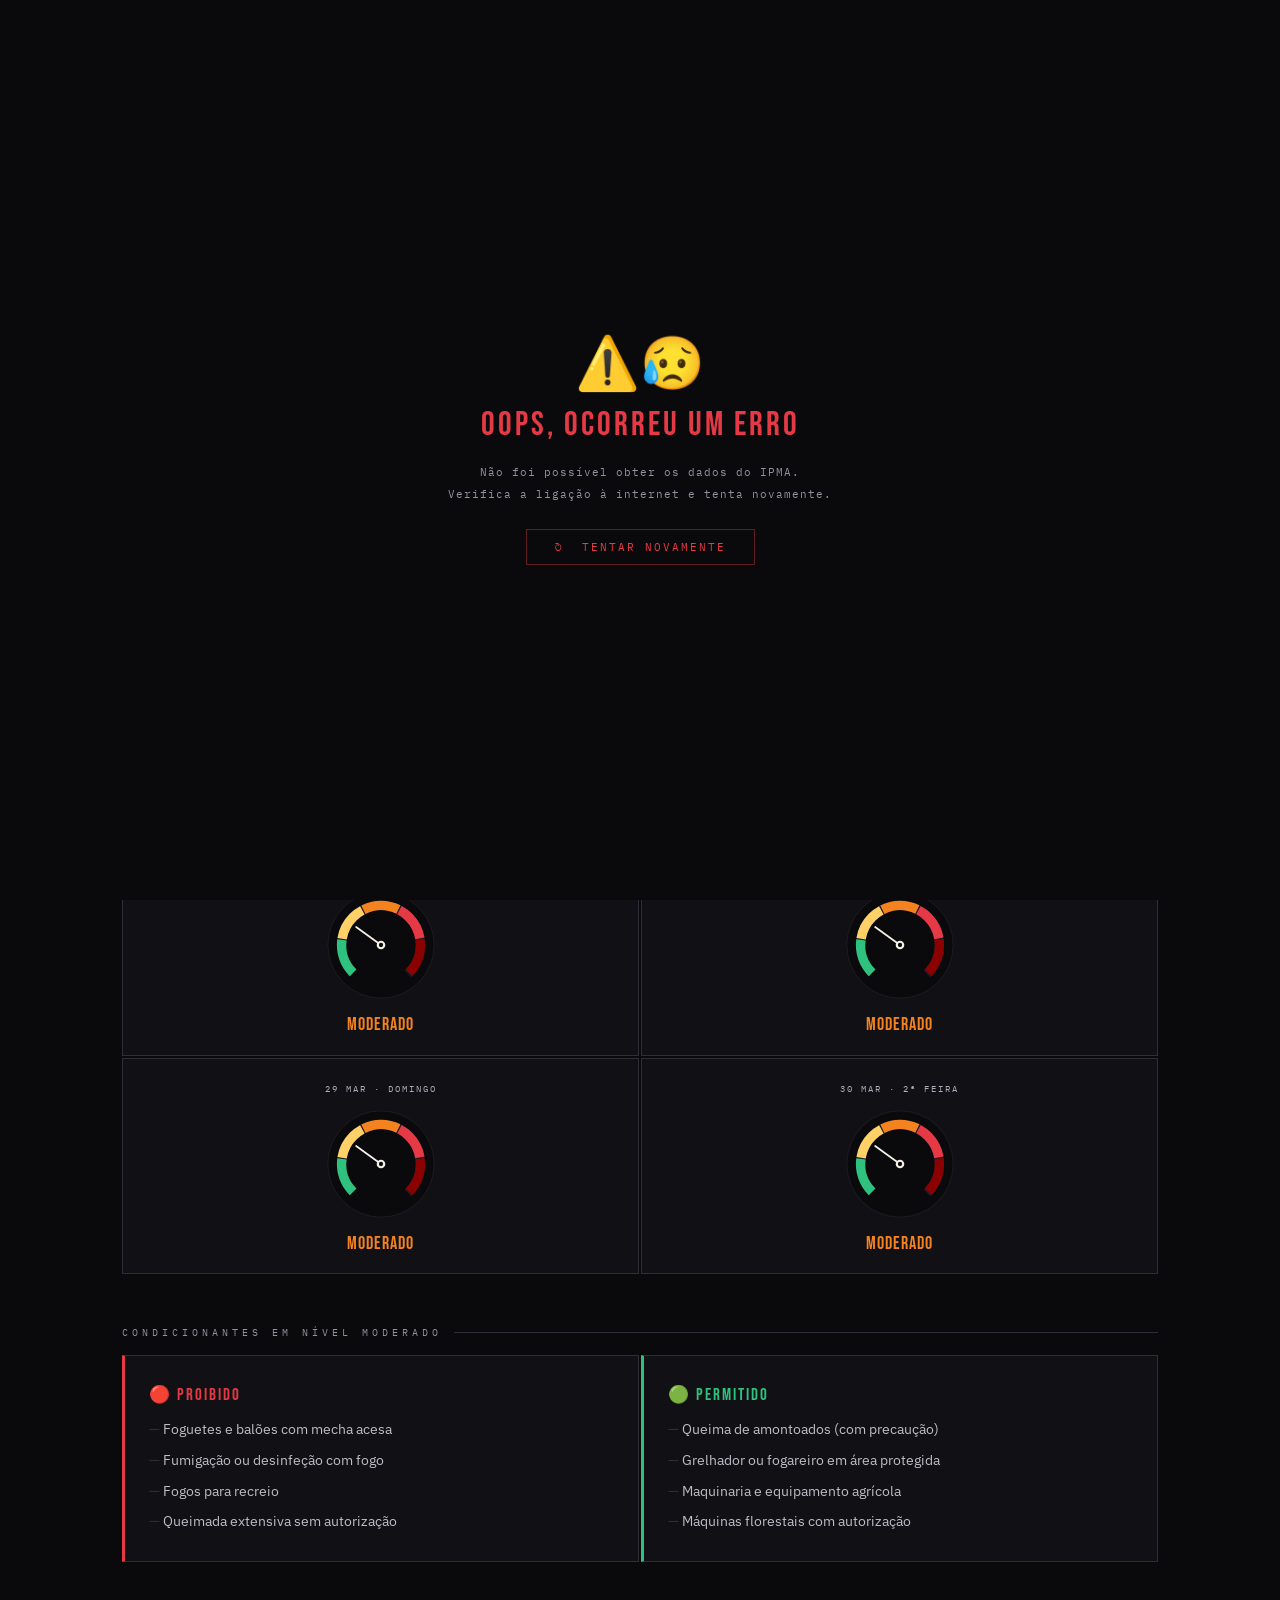
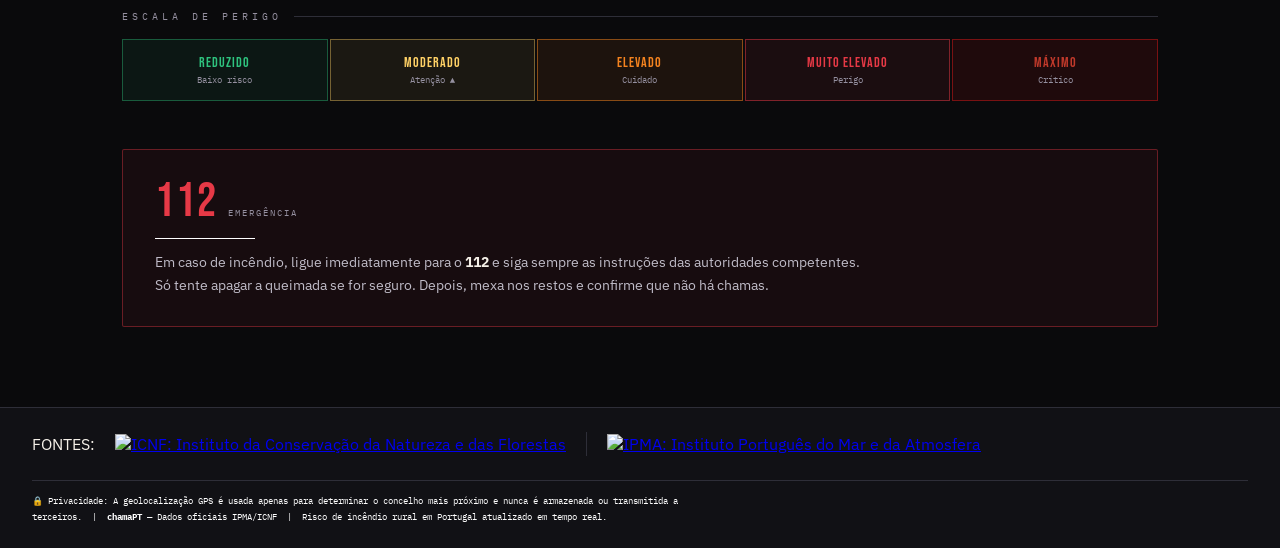
==== commit 3aad49dd: "Remove empty suggestions div from index.html" ====
--- a/index.html
+++ b/index.html
@@ -682,7 +682,7 @@
       <button class="lf-btn" id="lf-btn" onclick="lfSearch()">PESQUISAR</button>
     </div>
     <div class="lf-error" id="lf-error">Concelho não encontrado. Tenta outro nome.</div>
-    <div class="lf-suggestions" id="lf-suggestions"></div>
+  </div>
 </div>
 
 <header>
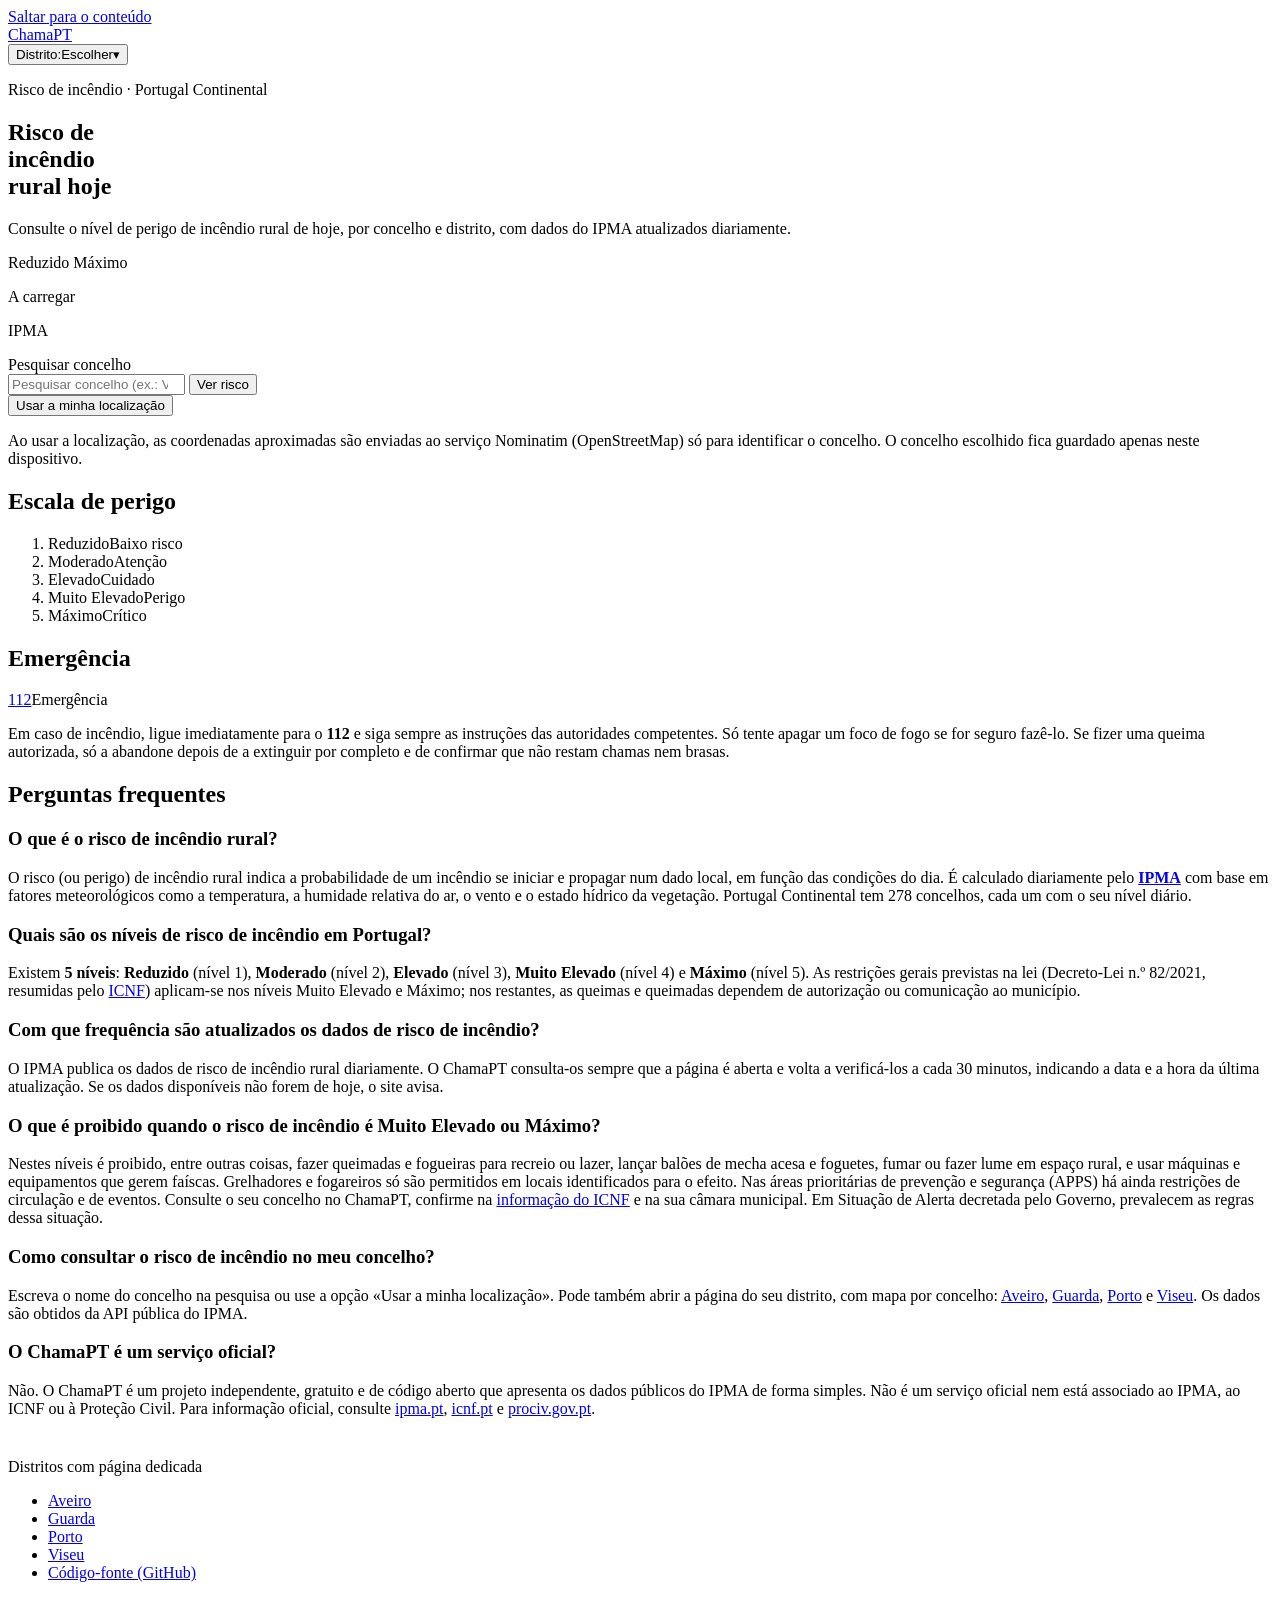
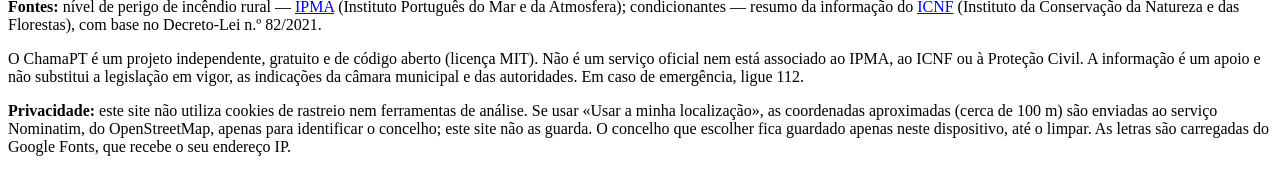
==== commit cc15dd53: "Add files via upload" ====
--- a/index.html
+++ b/index.html
@@ -1,469 +1,42 @@
 <!DOCTYPE html>
 <html lang="pt-PT">
 <head>
-<meta charset="UTF-8">
-<meta name="viewport" content="width=device-width, initial-scale=1.0">
+<meta charset="utf-8">
+<meta name="viewport" content="width=device-width, initial-scale=1">
+<title>Risco de Incêndio Rural em Portugal Hoje | ChamaPT</title>
+<meta name="description" content="Consulte o risco de incêndio rural hoje em Portugal, por concelho e distrito, com dados do IPMA: nível de perigo, previsão e condicionantes em vigor.">
+<meta name="robots" content="index, follow, max-snippet:-1, max-image-preview:large, max-video-preview:-1">
+<meta name="author" content="ChamaPT">
+<meta name="theme-color" content="#0a0a0c">
 <meta name="google-site-verification" content="upQgK47_FCLQB-WfcTUBunwIGYiLRIm8_LRgmEuH4qc">
-
-<!-- ═══ SEO PRIMÁRIO ═══ -->
-<title>Risco de Incêndio Rural em Portugal Hoje | Tempo Real – ChamaPT</title>
-<meta name="description" content="Consulte o nível de risco de incêndio rural hoje em Portugal por concelho e distrito. Dados oficiais IPMA e ICNF atualizados em tempo real. Saiba o que é proibido e permitido consoante o nível de risco.">
-<meta name="keywords" content="risco de incêndio Portugal, incêndio rural hoje, nível de risco IPMA, ICNF risco incêndio, fogos rurais Portugal, perigo incêndio florestal, risco incêndio por distrito, risco incêndio por concelho, risco máximo incêndio, queimadas proibidas, alerta incêndio Portugal">
-<meta name="author" content="chamaPT">
-<meta name="robots" content="index, follow, max-snippet:-1, max-image-preview:large, max-video-preview:-1">
 <link rel="canonical" href="https://chama-pt.github.io/">
-<link rel="sitemap" type="application/xml" title="Sitemap" href="https://chama-pt.github.io/sitemap.xml">
-<link rel="alternate" hreflang="pt-PT" href="https://chama-pt.github.io/">
-<link rel="alternate" hreflang="x-default" href="https://chama-pt.github.io/">
-
-<!-- ═══ OPEN GRAPH ═══ -->
 <meta property="og:type" content="website">
 <meta property="og:url" content="https://chama-pt.github.io/">
-<meta property="og:title" content="Risco de Incêndio Rural em Portugal Hoje | Tempo Real – chamaPT">
-<meta property="og:description" content="Nível de risco de incêndio rural em Portugal atualizado em tempo real com dados oficiais do IPMA e ICNF. Consulte por concelho ou distrito agora.">
-<meta property="og:image" content="https://res.cloudinary.com/deaee7sf6/image/upload/v1774902131/Polish_20260330_211530162_j9eymv.ico">
-<meta property="og:image:alt" content="chamaPT – Risco de Incêndio Rural em Portugal">
-<meta property="og:image:width" content="512">
-<meta property="og:image:height" content="512">
+<meta property="og:title" content="Risco de Incêndio Rural em Portugal Hoje | ChamaPT">
+<meta property="og:description" content="Consulte o risco de incêndio rural hoje em Portugal, por concelho e distrito, com dados do IPMA: nível de perigo, previsão e condicionantes em vigor.">
+<meta property="og:image" content="https://chama-pt.github.io/assets/img/og-chamapt.png">
+<meta property="og:image:type" content="image/png">
+<meta property="og:image:width" content="1200">
+<meta property="og:image:height" content="630">
+<meta property="og:image:alt" content="ChamaPT — risco de incêndio rural em Portugal">
 <meta property="og:locale" content="pt_PT">
-<meta property="og:site_name" content="chamaPT">
-
-<!-- ═══ TWITTER CARD ═══ -->
+<meta property="og:site_name" content="ChamaPT">
 <meta name="twitter:card" content="summary_large_image">
-<meta name="twitter:site" content="@chamaPT">
-<meta name="twitter:title" content="Risco de Incêndio Rural em Portugal Hoje | chamaPT">
-<meta name="twitter:description" content="Dados em tempo real do IPMA e ICNF. Verifique o nível de risco de incêndio no seu concelho agora.">
-<meta name="twitter:image" content="https://res.cloudinary.com/deaee7sf6/image/upload/v1774902131/Polish_20260330_211530162_j9eymv.ico">
-<meta name="twitter:image:alt" content="chamaPT – Risco de Incêndio Rural em Portugal">
-
-<!-- ═══ GEO / REGIONAL ═══ -->
-<meta name="geo.region" content="PT">
-<meta name="geo.country" content="Portugal">
-<meta name="geo.placename" content="Portugal">
-<meta name="geo.position" content="39.557191;-7.844853">
-<meta name="ICBM" content="39.557191, -7.844853">
-<meta name="language" content="Portuguese">
-<meta name="content-language" content="pt-PT">
-<meta name="revisit-after" content="1 day">
-<meta name="date" content="2026-06-23" scheme="YYYY-MM-DD">
-
-<!-- ═══ PERFORMANCE ═══ -->
-<meta http-equiv="X-UA-Compatible" content="IE=edge">
+<meta name="twitter:site" content="@ChamaPT">
+<meta name="twitter:title" content="Risco de Incêndio Rural em Portugal Hoje | ChamaPT">
+<meta name="twitter:description" content="Consulte o risco de incêndio rural hoje em Portugal, por concelho e distrito, com dados do IPMA: nível de perigo, previsão e condicionantes em vigor.">
+<meta name="twitter:image" content="https://chama-pt.github.io/assets/img/og-chamapt.png">
+<meta name="twitter:image:alt" content="ChamaPT — risco de incêndio rural em Portugal">
+<link rel="icon" href="/favicon.svg" type="image/svg+xml">
+<link rel="icon" href="/assets/img/favicon-32.png" type="image/png" sizes="32x32">
+<link rel="icon" href="/favicon.ico" sizes="any">
+<link rel="apple-touch-icon" href="/assets/img/apple-touch-icon.png">
 <link rel="preconnect" href="https://fonts.googleapis.com">
 <link rel="preconnect" href="https://fonts.gstatic.com" crossorigin>
-<link href="https://fonts.googleapis.com/css2?family=Bebas+Neue&family=IBM+Plex+Mono:wght@400;600&family=IBM+Plex+Sans:wght@300;400;600&display=swap" rel="stylesheet">
-<link rel="preconnect" href="https://api.ipma.pt">
-<link rel="dns-prefetch" href="https://nominatim.openstreetmap.org">
-
-<!-- ═══ ICONS ═══ -->
-<link rel="icon" type="image/x-icon" href="https://res.cloudinary.com/deaee7sf6/image/upload/v1774902131/Polish_20260330_211530162_j9eymv.ico">
-<link rel="icon" type="image/png" sizes="32x32" href="https://res.cloudinary.com/deaee7sf6/image/upload/v1774902131/Polish_20260330_211530162_j9eymv.ico">
-<link rel="apple-touch-icon" sizes="180x180" href="https://res.cloudinary.com/deaee7sf6/image/upload/v1774902131/Polish_20260330_211530162_j9eymv.ico">
-<meta name="theme-color" content="#0a0a0c">
-<style>
-  :root {
-    --red: #e63946;
-    --orange: #f4831f;
-    --yellow: #ffd166;
-    --green: #2ec27e;
-    --bg: #0a0a0c;
-    --surface: #111115;
-    --surface2: #1a1a20;
-    --border: #2e2e38;
-    --text: #f5f0e8;
-    --muted: #a8a4b0;
-    --moderado: #f4831f;
-  }
-  * { margin: 0; padding: 0; box-sizing: border-box; }
-  body {
-    background: var(--bg);
-    color: var(--text);
-    font-family: 'IBM Plex Sans', sans-serif;
-    min-height: 100vh;
-    overflow-x: hidden;
-  }
-  body::before {
-    content: '';
-    position: fixed;
-    bottom: 0; left: 0; right: 0;
-    height: 320px;
-    background: linear-gradient(to top, rgba(180,40,0,0.10) 0%, transparent 100%);
-    pointer-events: none;
-    z-index: 0;
-    animation: ambglow 5s ease-in-out infinite alternate;
-  }
-  @keyframes ambglow { from{opacity:.4} to{opacity:1} }
-
-  header {
-    position: relative; z-index: 10;
-    border-bottom: 1px solid var(--border);
-    padding: 0 32px;
-    display: flex; align-items: center; justify-content: space-between;
-    height: 60px;
-    background: rgba(13,13,13,0.95);
-    backdrop-filter: blur(12px);
-  }
-  .logo { display:flex; align-items:center; gap:12px; }
-  .logo-tri {
-    width:32px; height:32px;
-    background: var(--red);
-    clip-path: polygon(50% 0%, 0% 100%, 100% 100%);
-    animation: ptri 2.2s ease-in-out infinite;
-  }
-  @keyframes ptri { 0%,100%{opacity:1;transform:scale(1)} 50%{opacity:.65;transform:scale(.93)} }
-  .logo-text { font-family:'Bebas Neue',sans-serif; font-size:20px; letter-spacing:2px; }
-  .logo-text span { color:var(--red); }
-  .live { font-family:'IBM Plex Mono',monospace; font-size:10px; color:#9590a0; text-align:right; line-height:1.7; }
-  .dot { display:inline-block; width:6px; height:6px; border-radius:50%; background:var(--red); margin-right:5px; animation:blink 1.2s ease-in-out infinite; }
-  @keyframes blink { 0%,100%{opacity:1} 50%{opacity:0} }
-
-  /* HERO */
-  .hero {
-    position: relative; z-index: 5;
-    max-width: 1100px; margin: 0 auto;
-    padding: 48px 32px 40px;
-    display: grid;
-    grid-template-columns: 1fr auto;
-    align-items: center;
-    gap: 48px;
-  }
-  .hero-tag {
-    font-family:'IBM Plex Mono',monospace;
-    font-size:10px; letter-spacing:3px;
-    text-transform:uppercase; color:var(--red);
-    margin-bottom:14px;
-    display:flex; align-items:center; gap:8px;
-  }
-  .hero-tag::before { content:''; display:inline-block; width:20px; height:1px; background:var(--red); }
-  h1 {
-    font-family:'Bebas Neue',sans-serif;
-    font-size:clamp(48px,9vw,88px);
-    line-height:.9; letter-spacing:-1px;
-  }
-  h2 {
-    font-family:'Bebas Neue',sans-serif;
-  }
-  h1 .fire { color:var(--red); }
-  .hero-sub {
-    margin-top:18px;
-    font-size:13px; color:#c8c2d4;
-    font-family:'IBM Plex Sans',sans-serif;
-    line-height:1.75; max-width:340px;
-    font-weight:300;
-  }
-
-.respond {
-    font-size:13px; color:#c8c2d4;
-    font-family:'IBM Plex Sans',sans-serif;
-  }
-    
-  /* BIG GAUGE */
-  .big-gauge-wrap {
-    display:flex; flex-direction:column; align-items:center; gap:4px;
-    flex-shrink: 0;
-  }
-  .big-gauge-wrap svg { width:260px; height:260px; display:block; }
-
-  /* DAYS */
-  .days-section {
-    position:relative; z-index:5;
-    max-width:1100px; margin:0 auto;
-    padding:0 32px 52px;
-  }
-  .section-label {
-    font-family:'IBM Plex Mono',monospace;
-    font-size:10px; letter-spacing:4px;
-    text-transform:uppercase; color:#9590a0;
-    margin-bottom:16px;
-    display:flex; align-items:center; gap:12px;
-  }
-  .section-label::after { content:''; flex:1; height:1px; background:var(--border); }
-
-  .days-grid {
-    display:grid;
-    grid-template-columns:repeat(2,1fr);
-    gap:2px;
-  }
-  .day-card {
-    background:var(--surface);
-    border:1px solid var(--border);
-    padding:24px 16px 20px;
-    display:flex; flex-direction:column; align-items:center; gap:10px;
-    transition:border-color .2s,background .2s;
-    animation:fup .5s ease both;
-  }
-  .day-card:hover { border-color:var(--moderado); background:var(--surface2); }
-  .day-card:nth-child(1){animation-delay:.05s}
-  .day-card:nth-child(2){animation-delay:.10s}
-  .day-card:nth-child(3){animation-delay:.15s}
-  .day-card:nth-child(4){animation-delay:.20s}
-  @keyframes fup { from{opacity:0;transform:translateY(10px)} to{opacity:1;transform:none} }
-
-  .day-name {
-    font-family:'IBM Plex Mono',monospace;
-    font-size:9px; letter-spacing:2px;
-    color:#b0aabb; text-transform:uppercase; text-align:center;
-  }
-  .mini-gauge { width:100%; max-width:120px; }
-  .day-level {
-    font-family:'Bebas Neue',sans-serif;
-    font-size:18px; letter-spacing:1px; line-height:1.1;
-    color:var(--moderado); text-align:center;
-  }
-  .pill {
-    font-size:8px;
-    font-family:'IBM Plex Mono',monospace;
-    letter-spacing:.5px;
-    padding:3px 8px;
-    border:1px solid var(--border);
-    color:#a8a4b0;
-    text-transform:uppercase;
-    border-radius:2px;
-  }
-  .pill.ok { border-color:rgba(46,194,126,.5); color:#2ec27e; background:rgba(46,194,126,.07); }
-  .pill.no { border-color:rgba(230,57,70,.5); color:#e63946; background:rgba(230,57,70,.07); }
-
-  /* BOTTOM */
-  .bottom {
-    position:relative; z-index:5;
-    max-width:1100px; margin:0 auto;
-    padding:0 32px 80px;
-  }
-  .rules-grid { display:grid; grid-template-columns:1fr 1fr; gap:2px; margin-bottom:48px; }
-  .rule-card { padding:28px 24px; border:1px solid var(--border); background:var(--surface); }
-  .rule-card.no { border-left:3px solid var(--red); }
-  .rule-card.ok { border-left:3px solid var(--green); }
-  .rule-head { font-family:'Bebas Neue',sans-serif; font-size:17px; letter-spacing:2px; margin-bottom:14px; display:flex; align-items:center; gap:8px; }
-  .rule-head.r { color:var(--red); }
-  .rule-head.g { color:var(--green); }
-  .rule-list { list-style:none; display:flex; flex-direction:column; gap:9px; }
-  .rule-list li { font-size:13.5px; color:#c0bcc8; padding-left:14px; position:relative; line-height:1.6; }
-  .rule-list li::before { content:'—'; position:absolute; left:0; color:var(--border); }
-
-  .scale-row { display:flex; gap:2px; margin-bottom:48px; flex-wrap:wrap; }
-  .scale-item { flex:1; min-width:80px; padding:14px 10px; border:1px solid; text-align:center; }
-  .scale-item .sname { font-family:'Bebas Neue',sans-serif; font-size:14px; letter-spacing:1px; display:block; }
-  .scale-item .sdesc { font-size:9px; font-family:'IBM Plex Mono',monospace; color:#9590a0; margin-top:3px; display:block; }
-  .s1 { border-color:rgba(46,194,126,.4); background:rgba(46,194,126,.07); } .s1 .sname { color:#2ec27e; }
-  .s2 { border-color:rgba(255,209,102,.4); background:rgba(255,209,102,.07); } .s2 .sname { color:#ffd166; }
-  .s3 { border-color:rgba(244,131,31,.5); background:rgba(244,131,31,.08); } .s3 .sname { color:#f4831f; }
-  .s4 { border-color:rgba(230,57,70,.5); background:rgba(230,57,70,.08); } .s4 .sname { color:#e63946; }
-  .s5 { border-color:rgba(160,20,20,.7); background:rgba(160,20,20,.14); } .s5 .sname { color:#c0392b; }
-
-  .sos { border:1px solid rgba(230,57,70,.4); background:rgba(230,57,70,.06); padding:28px 32px; display:flex; flex-direction:column; align-items:flex-start; gap:12px; border-radius:2px; }
-  .sos-num { font-family:'Bebas Neue',sans-serif; font-size:48px; color:var(--red); letter-spacing:2px; line-height:1; }
-  .sos-label { font-size:9px; font-family:'IBM Plex Mono',monospace; color:#9590a0; letter-spacing:2px; text-transform:uppercase; margin-top:2px; }
-  .sos-div { width:1px; height:48px; background:var(--border); flex-shrink:0; }
-  .sos-msg { font-size:13.5px; color:#c0bcc8; line-height:1.75; }
-  .sos-msg strong { color:var(--text); }
-
-  footer { position:relative; z-index:5; border-top:1px solid var(--border); padding:24px 32px; display:flex; justify-content:space-between; align-items:center; flex-wrap:wrap; gap:12px; background:var(--surface); }
-  .ft { font-family:'IBM Plex Mono',monospace; font-size:10px; color:#9590a0; line-height:1.7; }
-  .ft a { color:var(--red); text-decoration:none; }
-  .fl { font-family:'Bebas Neue',sans-serif; font-size:13px; letter-spacing:2px; color:#9590a0; }
-
-  /* LOADING OVERLAY */
-  #loading-overlay {
-    position: fixed; inset: 0; z-index: 999;
-    background: #0a0a0c;
-    display: flex; flex-direction: column;
-    align-items: center; justify-content: center;
-    gap: 20px;
-    transition: opacity .5s ease;
-  }
-  #loading-overlay.hidden { opacity: 0; pointer-events: none; }
-  .loading-tri {
-    width: 52px; height: 52px;
-    background: var(--red);
-    clip-path: polygon(50% 0%, 0% 100%, 100% 100%);
-    animation: pulse-load 1s ease-in-out infinite alternate;
-  }
-  @keyframes pulse-load { from{opacity:.3;transform:scale(.85)} to{opacity:1;transform:scale(1)} }
-  .loading-text {
-    font-family: 'IBM Plex Mono', monospace;
-    font-size: 13px; letter-spacing: 5px;
-    color: #9590a0; text-transform: uppercase;
-    animation: blink 1.2s ease-in-out infinite;
-  }
-  /* ERROR STATE */
-  #error-overlay {
-    position: fixed; inset: 0; z-index: 999;
-    background: #0a0a0c;
-    display: none;
-    flex-direction: column;
-    align-items: center; justify-content: center;
-    gap: 16px; padding: 32px; text-align: center;
-  }
-  #error-overlay.visible { display: flex; }
-  .error-icon { font-size: 52px; line-height: 1; }
-  .error-title {
-    font-family: 'Bebas Neue', sans-serif;
-    font-size: 34px; letter-spacing: 3px;
-    color: var(--red);
-  }
-  .error-msg {
-    font-family: 'IBM Plex Mono', monospace;
-    font-size: 11px; color: #9590a0;
-    letter-spacing: 1px; line-height: 2;
-  }
-  .error-retry {
-    margin-top: 8px;
-    font-family: 'IBM Plex Mono', monospace;
-    font-size: 11px; letter-spacing: 2px;
-    color: var(--red); text-transform: uppercase;
-    background: none; border: 1px solid rgba(230,57,70,.4);
-    padding: 10px 28px; cursor: pointer;
-    transition: background .2s;
-  }
-  .error-retry:hover { background: rgba(230,57,70,.08); }
-
-  
-    /* ── District Dropdown ── */
-.district-dropdown{position:relative;z-index:200;}
-.dd-trigger{font-family:'IBM Plex Mono',monospace;font-size:10px;letter-spacing:2px;text-transform:uppercase;color:var(--muted);background:none;border:1px solid var(--border);padding:6px 12px;cursor:pointer;display:flex;align-items:center;gap:8px;transition:color .2s,border-color .2s;}
-.dd-trigger:hover{color:var(--text);border-color:#5e5a6e;}
-.dd-trigger.open{color:var(--text);border-color:var(--red);}
-.dd-trigger .dd-arrow{font-size:8px;transition:transform .25s;display:inline-block;}
-.dd-trigger.open .dd-arrow{transform:rotate(180deg);}
-.dd-trigger .dd-current{color:var(--red);}
-.dd-menu{position:absolute;top:calc(100% + 6px);right:0;min-width:220px;background:rgba(10,10,12,.98);border:1px solid var(--border);backdrop-filter:blur(16px);display:none;flex-direction:column;max-height:380px;overflow-y:auto;animation:ddIn .18s ease both;}
-.dd-menu.open{display:flex;}
-@keyframes ddIn{from{opacity:0;transform:translateY(-6px)}to{opacity:1;transform:none}}
-.dd-menu::-webkit-scrollbar{width:4px;}
-.dd-menu::-webkit-scrollbar-track{background:transparent;}
-.dd-menu::-webkit-scrollbar-thumb{background:var(--border);border-radius:2px;}
-.dd-section-title{font-family:'IBM Plex Mono',monospace;font-size:8px;letter-spacing:3px;text-transform:uppercase;color:#5e5a6e;padding:8px 14px 4px;border-bottom:1px solid rgba(46,46,56,.5);}
-.dd-item{font-family:'IBM Plex Mono',monospace;font-size:10px;letter-spacing:1.5px;text-transform:uppercase;color:var(--muted);padding:8px 14px;text-decoration:none;display:flex;align-items:center;justify-content:space-between;transition:background .12s,color .12s;border-left:2px solid transparent;}
-.dd-item:hover{background:var(--surface2);color:var(--text);}
-.dd-item.active{color:var(--red);border-left-color:var(--red);background:rgba(230,57,70,.05);}
-.dd-item .dd-tag{font-size:7px;letter-spacing:.5px;padding:1px 5px;border:1px solid var(--border);border-radius:2px;color:#5e5a6e;}
-.dd-item.active .dd-tag{border-color:rgba(230,57,70,.3);color:var(--red);}
-  
-
-  /* ── FALLBACK LOCATION PANEL ── */
-  #location-fallback {
-    display: none;
-    position: fixed; inset: 0; z-index: 998;
-    background: rgba(10,10,12,0.96);
-    backdrop-filter: blur(8px);
-    align-items: center; justify-content: center;
-    flex-direction: column;
-    gap: 0;
-    padding: 32px;
-    animation: fadein .3s ease;
-  }
-  #location-fallback.visible { display: flex; }
-  @keyframes fadein { from{opacity:0} to{opacity:1} }
-  .lf-box {
-    background: var(--surface);
-    border: 1px solid var(--border);
-    padding: 40px 36px 32px;
-    max-width: 420px;
-    width: 100%;
-    display: flex; flex-direction: column; gap: 20px;
-  }
-  .lf-icon { font-size: 36px; line-height: 1; }
-  .lf-title {
-    font-family: 'Bebas Neue', sans-serif;
-    font-size: 28px; letter-spacing: 3px;
-    color: var(--text);
-  }
-  .lf-msg {
-    font-family: 'IBM Plex Mono', monospace;
-    font-size: 11px; color: #9590a0;
-    letter-spacing: .5px; line-height: 1.9;
-  }
-  .lf-input-row {
-    display: flex; gap: 8px;
-  }
-  .lf-input {
-    flex: 1;
-    background: var(--surface2);
-    border: 1px solid var(--border);
-    color: var(--text);
-    font-family: 'IBM Plex Mono', monospace;
-    font-size: 12px; letter-spacing: 1px;
-    padding: 10px 14px;
-    outline: none;
-    transition: border-color .2s;
-  }
-  .lf-input:focus { border-color: var(--red); }
-  .lf-input::placeholder { color: #5e5a6e; }
-  .lf-btn {
-    font-family: 'IBM Plex Mono', monospace;
-    font-size: 11px; letter-spacing: 2px;
-    text-transform: uppercase;
-    color: var(--text); background: var(--red);
-    border: none; padding: 10px 16px;
-    cursor: pointer;
-    transition: opacity .2s;
-    white-space: nowrap;
-  }
-  .lf-btn:hover { opacity: .85; }
-  .lf-btn:disabled { opacity: .4; cursor: not-allowed; }
-  .lf-suggestions {
-    display: flex; flex-direction: column; gap: 2px;
-    max-height: 160px; overflow-y: auto;
-  }
-  .lf-suggestion {
-    font-family: 'IBM Plex Mono', monospace;
-    font-size: 11px; letter-spacing: .5px;
-    color: var(--muted);
-    padding: 8px 12px;
-    background: var(--surface2);
-    border: 1px solid var(--border);
-    cursor: pointer;
-    transition: background .15s, color .15s;
-    text-align: left;
-  }
-  .lf-suggestion:hover { background: #2a2a34; color: var(--text); }
-  .lf-error {
-    font-family: 'IBM Plex Mono', monospace;
-    font-size: 11px; color: var(--red);
-    letter-spacing: .5px;
-    display: none;
-  }
-  .lf-error.visible { display: block; }
-  .lf-skip {
-    font-family: 'IBM Plex Mono', monospace;
-    font-size: 10px; letter-spacing: 1px;
-    color: #5e5a6e;
-    background: none; border: 1px solid var(--border);
-    padding: 8px 16px; cursor: pointer;
-    transition: color .2s, border-color .2s;
-    align-self: flex-start;
-    text-transform: uppercase;
-  }
-  .lf-skip:hover { color: var(--muted); border-color: #5e5a6e; }
-
-  @media(max-width:750px){
-    header { padding:0 16px; }
-    .hero { grid-template-columns:1fr; padding:32px 16px 24px; gap:28px; }
-    .big-gauge-wrap { align-items:center; }
-    .big-gauge-wrap svg { width:220px; height:220px; }
-    .days-section,.bottom { padding-left:16px; padding-right:16px; }
-    .district-selector { padding-left:16px; padding-right:16px; }
-    .days-grid { grid-template-columns:repeat(2,1fr); }
-    .rules-grid { grid-template-columns:1fr; }
-    footer { padding:18px 16px; }
-  }
-  @media(max-width:420px){
-    .days-grid { grid-template-columns:repeat(2,1fr); }
-  }
-
-.footer-logos {
-  display: flex;
-  align-items: center;
-  gap: 20px;
-}
-
-.footer-logos img {
-  height: 28px;
-  width: auto;
-  max-width: 800px;
-  transition: opacity .2s;
-}
-</style>
+<link rel="preconnect" href="https://api.ipma.pt" crossorigin>
+<link rel="stylesheet" href="https://fonts.googleapis.com/css2?family=Bebas+Neue&family=IBM+Plex+Mono:wght@400;600&family=IBM+Plex+Sans:wght@300;400;600&display=swap" media="print" onload="this.media='all'">
+<noscript><link rel="stylesheet" href="https://fonts.googleapis.com/css2?family=Bebas+Neue&family=IBM+Plex+Mono:wght@400;600&family=IBM+Plex+Sans:wght@300;400;600&display=swap"></noscript>
+<link rel="stylesheet" href="/assets/css/chama.css">
 <script type="application/ld+json">
 {
   "@context": "https://schema.org",
@@ -471,128 +44,73 @@
     {
       "@type": "Organization",
       "@id": "https://chama-pt.github.io/#organization",
-      "name": "chamaPT",
+      "name": "ChamaPT",
       "url": "https://chama-pt.github.io/",
       "logo": {
         "@type": "ImageObject",
-        "url": "https://res.cloudinary.com/deaee7sf6/image/upload/v1774902131/Polish_20260330_211530162_j9eymv.ico",
+        "url": "https://chama-pt.github.io/assets/img/icon-512.png",
         "width": 512,
         "height": 512
       },
-      "sameAs": ["https://chama-pt.github.io/"]
+      "sameAs": [
+        "https://github.com/Chama-PT/Chama-PT.github.io"
+      ]
     },
     {
       "@type": "WebSite",
       "@id": "https://chama-pt.github.io/#website",
       "url": "https://chama-pt.github.io/",
-      "name": "chamaPT",
-      "description": "Nível de risco de incêndio rural em Portugal em tempo real, por concelho e distrito, com dados oficiais IPMA e ICNF.",
-      "inLanguage": "pt-PT",
-      "publisher": { "@id": "https://chama-pt.github.io/#organization" },
-      "potentialAction": {
-        "@type": "SearchAction",
-        "target": {
-          "@type": "EntryPoint",
-          "urlTemplate": "https://chama-pt.github.io/?q={search_term_string}"
-        },
-        "query-input": "required name=search_term_string"
+      "name": "ChamaPT",
+      "description": "Consulte o risco de incêndio rural hoje em Portugal, por concelho e distrito, com dados do IPMA: nível de perigo, previsão e condicionantes em vigor.",
+      "inLanguage": "pt-PT",
+      "publisher": {
+        "@id": "https://chama-pt.github.io/#organization"
       }
     },
     {
       "@type": "WebPage",
       "@id": "https://chama-pt.github.io/#webpage",
       "url": "https://chama-pt.github.io/",
-      "name": "Risco de Incêndio Rural em Portugal Hoje | Tempo Real – chamaPT",
-      "description": "Consulte o nível de risco de incêndio rural hoje em Portugal por concelho e distrito. Dados oficiais IPMA e ICNF atualizados em tempo real.",
-      "inLanguage": "pt-PT",
-      "datePublished": "2026-03-30",
-      "dateModified": "2026-06-23",
-      "isPartOf": { "@id": "https://chama-pt.github.io/#website" },
-      "about": { "@id": "https://chama-pt.github.io/#app" },
-      "breadcrumb": {
-        "@type": "BreadcrumbList",
-        "itemListElement": [
-          {
-            "@type": "ListItem",
-            "position": 1,
-            "name": "chamaPT",
-            "item": "https://chama-pt.github.io/"
-          }
-        ]
+      "name": "Risco de Incêndio Rural em Portugal Hoje | ChamaPT",
+      "description": "Consulte o risco de incêndio rural hoje em Portugal, por concelho e distrito, com dados do IPMA: nível de perigo, previsão e condicionantes em vigor.",
+      "inLanguage": "pt-PT",
+      "isPartOf": {
+        "@id": "https://chama-pt.github.io/#website"
+      },
+      "about": {
+        "@id": "https://chama-pt.github.io/#app"
       }
-    },
-    {
-      "@type": "SiteLinksSearchBox",
-      "@id": "https://chama-pt.github.io/#sitelinks-searchbox",
-      "url": "https://chama-pt.github.io/",
-      "potentialAction": {
-        "@type": "SearchAction",
-        "target": {
-          "@type": "EntryPoint",
-          "urlTemplate": "https://chama-pt.github.io/?q={search_term_string}"
-        },
-        "query-input": "required name=search_term_string"
-      }
-    },
-    {
-      "@type": "ItemList",
-      "@id": "https://chama-pt.github.io/#district-list",
-      "name": "Risco de Incêndio por Distrito",
-      "description": "Consulte o risco de incêndio rural por distrito em Portugal Continental",
-      "itemListElement": [
-        { "@type": "ListItem", "position": 1, "name": "Risco de Incêndio — Distrito de Aveiro", "url": "https://chama-pt.github.io/aveiro" },
-        { "@type": "ListItem", "position": 2, "name": "Risco de Incêndio — Distrito da Guarda", "url": "https://chama-pt.github.io/guarda" },
-        { "@type": "ListItem", "position": 3, "name": "Risco de Incêndio — Distrito do Porto", "url": "https://chama-pt.github.io/porto" },
-        { "@type": "ListItem", "position": 4, "name": "Risco de Incêndio — Distrito de Viseu", "url": "https://chama-pt.github.io/viseu" }
-      ]
     },
     {
       "@type": "WebApplication",
       "@id": "https://chama-pt.github.io/#app",
-      "name": "Risco de Incêndio Rural em Portugal – Tempo Real",
-      "description": "Consulte o índice diário de risco de incêndio rural em Portugal por concelho e distrito. Dados oficiais do IPMA e ICNF atualizados em tempo real.",
+      "name": "ChamaPT — risco de incêndio rural em Portugal",
+      "description": "Consulte o risco de incêndio rural hoje em Portugal, por concelho e distrito, com dados do IPMA: nível de perigo, previsão e condicionantes em vigor.",
       "url": "https://chama-pt.github.io/",
       "applicationCategory": "UtilitiesApplication",
-      "operatingSystem": "All",
+      "operatingSystem": "Qualquer",
       "inLanguage": "pt-PT",
       "isAccessibleForFree": true,
-      "publisher": { "@id": "https://chama-pt.github.io/#organization" },
+      "publisher": {
+        "@id": "https://chama-pt.github.io/#organization"
+      },
       "offers": {
         "@type": "Offer",
         "price": "0",
         "priceCurrency": "EUR"
-      },
-      "provider": [
-        {
-          "@type": "Organization",
-          "name": "IPMA – Instituto Português do Mar e da Atmosfera",
-          "url": "https://www.ipma.pt/"
-        },
-        {
-          "@type": "Organization",
-          "name": "ICNF – Instituto da Conservação da Natureza e das Florestas",
-          "url": "https://www.icnf.pt/"
-        }
-      ],
-      "audience": {
-        "@type": "Audience",
-        "geographicArea": {
-          "@type": "Country",
-          "name": "Portugal",
-          "sameAs": "https://www.wikidata.org/wiki/Q45"
-        }
       }
     },
     {
       "@type": "FAQPage",
       "@id": "https://chama-pt.github.io/#faq",
+      "inLanguage": "pt-PT",
       "mainEntity": [
         {
           "@type": "Question",
           "name": "O que é o risco de incêndio rural?",
           "acceptedAnswer": {
             "@type": "Answer",
-            "text": "O risco de incêndio rural é a probabilidade de um incêndio ocorrer num local específico e causar danos a pessoas, bens ou ao ecossistema. É calculado diariamente pelo IPMA com base em fatores meteorológicos como temperatura, humidade relativa do ar, velocidade do vento e estado hídrico da vegetação."
+            "text": "O risco (ou perigo) de incêndio rural indica a probabilidade de um incêndio se iniciar e propagar num dado local, em função das condições do dia. É calculado diariamente pelo IPMA com base em fatores meteorológicos como a temperatura, a humidade relativa do ar, o vento e o estado hídrico da vegetação. Portugal Continental tem 278 concelhos, cada um com o seu nível diário."
           }
         },
         {
@@ -600,7 +118,7 @@
           "name": "Quais são os níveis de risco de incêndio em Portugal?",
           "acceptedAnswer": {
             "@type": "Answer",
-            "text": "Em Portugal existem 5 níveis de risco de incêndio rural definidos pelo IPMA: Reduzido (nível 1), Moderado (nível 2), Elevado (nível 3), Muito Elevado (nível 4) e Máximo (nível 5). Cada nível corresponde a um conjunto de restrições específicas determinadas pelo ICNF, que podem proibir queimas, queimadas e o acesso a espaços florestais."
+            "text": "Existem 5 níveis: Reduzido (nível 1), Moderado (nível 2), Elevado (nível 3), Muito Elevado (nível 4) e Máximo (nível 5). As restrições gerais previstas na lei (Decreto-Lei n.º 82/2021, resumidas pelo ICNF) aplicam-se nos níveis Muito Elevado e Máximo; nos restantes, as queimas e queimadas dependem de autorização ou comunicação ao município."
           }
         },
         {
@@ -608,7 +126,7 @@
           "name": "Com que frequência são atualizados os dados de risco de incêndio?",
           "acceptedAnswer": {
             "@type": "Answer",
-            "text": "Os dados de risco de incêndio rural são publicados diariamente pelo IPMA através da sua API pública. O chamaPT consulta esses dados em tempo real sempre que a página é carregada, garantindo que a informação apresentada é sempre a mais recente disponível."
+            "text": "O IPMA publica os dados de risco de incêndio rural diariamente. O ChamaPT consulta-os sempre que a página é aberta e volta a verificá-los a cada 30 minutos, indicando a data e a hora da última atualização. Se os dados disponíveis não forem de hoje, o site avisa."
           }
         },
         {
@@ -616,7 +134,7 @@
           "name": "O que é proibido quando o risco de incêndio é Muito Elevado ou Máximo?",
           "acceptedAnswer": {
             "@type": "Answer",
-            "text": "Quando o risco de incêndio é Muito Elevado ou Máximo, o ICNF proíbe genericamente a realização de queimas e queimadas, o uso de maquinaria e ferramentas que produzam faíscas em espaços rurais, e pode restringir o acesso a espaços florestais. Estas restrições visam prevenir o eclodir de incêndios rurais em condições de elevado perigo."
+            "text": "Nestes níveis é proibido, entre outras coisas, fazer queimadas e fogueiras para recreio ou lazer, lançar balões de mecha acesa e foguetes, fumar ou fazer lume em espaço rural, e usar máquinas e equipamentos que gerem faíscas. Grelhadores e fogareiros só são permitidos em locais identificados para o efeito. Nas áreas prioritárias de prevenção e segurança (APPS) há ainda restrições de circulação e de eventos. Consulte o seu concelho no ChamaPT, confirme na informação do ICNF e na sua câmara municipal. Em Situação de Alerta decretada pelo Governo, prevalecem as regras dessa situação."
           }
         },
         {
@@ -624,7 +142,15 @@
           "name": "Como consultar o risco de incêndio no meu concelho?",
           "acceptedAnswer": {
             "@type": "Answer",
-            "text": "No chamaPT pode consultar o risco de incêndio rural por geolocalização automática, pesquisando o nome do seu concelho, ou selecionando o seu distrito nas páginas dedicadas a Aveiro, Porto, Guarda e Viseu. Os dados são obtidos diretamente da API pública do IPMA."
+            "text": "Escreva o nome do concelho na pesquisa ou use a opção «Usar a minha localização». Pode também abrir a página do seu distrito, com mapa por concelho: Aveiro, Guarda, Porto e Viseu. Os dados são obtidos da API pública do IPMA."
+          }
+        },
+        {
+          "@type": "Question",
+          "name": "O ChamaPT é um serviço oficial?",
+          "acceptedAnswer": {
+            "@type": "Answer",
+            "text": "Não. O ChamaPT é um projeto independente, gratuito e de código aberto que apresenta os dados públicos do IPMA de forma simples. Não é um serviço oficial nem está associado ao IPMA, ao ICNF ou à Proteção Civil. Para informação oficial, consulte ipma.pt, icnf.pt e prociv.gov.pt."
           }
         }
       ]
@@ -632,1433 +158,136 @@
   ]
 }
 </script>
-
 </head>
 <body>
-
-<noscript>
-  <div style="font-family:sans-serif;padding:40px;background:#0a0a0c;color:#f5f0e8;min-height:100vh;text-align:center;">
-    <h1 style="font-size:24px;margin-bottom:16px;">Risco de Incêndio Rural em Portugal – chamaPT</h1>
-    <p style="color:#c8c2d4;max-width:560px;margin:0 auto 20px;line-height:1.7;">
-      Consulte o nível de risco de incêndio rural em Portugal hoje, por concelho e distrito,
-      com dados oficiais do IPMA e ICNF atualizados em tempo real.
-    </p>
-    <p style="color:#c8c2d4;max-width:480px;margin:0 auto;line-height:1.7;">
-      Este site necessita de JavaScript para apresentar os dados em tempo real.<br>
-      Por favor, ative o JavaScript no seu browser ou consulte diretamente
-      <a href="https://www.ipma.pt/" style="color:#e63946;">ipma.pt</a>.
-    </p>
+<a class="skip-link" href="#conteudo">Saltar para o conteúdo</a>
+<header class="site-header">
+  <a class="logo" href="/" aria-label="ChamaPT — página inicial">
+    <span class="logo-tri" aria-hidden="true"></span>
+    <span class="logo-text"><span>Chama</span>PT</span>
+  </a>
+  <div class="dd">
+    <button class="dd-trigger" id="dd-trigger" type="button" aria-expanded="false" aria-controls="dd-menu">
+      <span class="dd-label">Distrito:</span><span class="dd-current" id="dd-current">Escolher</span><span class="dd-arrow" aria-hidden="true">▾</span>
+    </button>
+    <ul class="dd-menu" id="dd-menu" hidden></ul>
   </div>
-</noscript>
-
-<!-- LOADING OVERLAY -->
-<div id="loading-overlay">
-  <div class="loading-tri"></div>
-  <div class="loading-text">A Carregar...</div>
+</header>
+
+<main id="conteudo">
+<div class="wrap">
+  <noscript><div class="notice notice--warn" style="margin-top:24px">Este site precisa de JavaScript para mostrar os dados do IPMA. Ative o JavaScript no navegador ou consulte diretamente <a href="https://www.ipma.pt/pt/riscoincendio/rcm.pt/">ipma.pt</a>.</div></noscript>
+  <div class="notice notice--error" id="aviso-erro" role="alert" hidden style="margin-top:24px"></div>
+  <div class="notice notice--warn" id="aviso-data" role="status" hidden style="margin-top:24px"></div>
+
+  <section class="hero" aria-labelledby="titulo">
+    <div class="hero-title">
+      <p class="hero-tag" id="local-nome">Risco de incêndio · Portugal Continental</p>
+      <h1 id="titulo">Risco de<br><span class="fire">incêndio</span><br>rural hoje</h1>
+      <p class="hero-sub">Consulte o nível de perigo de incêndio rural de hoje, por concelho e distrito, com dados do IPMA atualizados diariamente.</p>
+    </div>
+    <div class="gauge-wrap" role="group" aria-label="Nível de perigo de incêndio">
+      <div class="gauge-dial">
+        <div id="gauge-svg"></div>
+        <span class="gauge-end gauge-end--l" aria-hidden="true">Reduzido</span>
+        <span class="gauge-end gauge-end--r" aria-hidden="true">Máximo</span>
+      </div>
+      <div class="gauge-text">
+        <p class="gauge-level lv0" id="gauge-level">A carregar</p>
+        <p class="gauge-date" id="gauge-date">IPMA</p>
+      </div>
+    </div>
+    <div class="locate">
+      <form id="pesquisa-form" role="search" autocomplete="off">
+        <label class="sr-only" for="concelho-q">Pesquisar concelho</label>
+        <div class="locate-row">
+          <input class="locate-field" id="concelho-q" name="q" type="search" list="lista-concelhos" placeholder="Pesquisar concelho (ex.: Viseu)" autocomplete="off" autocapitalize="words" spellcheck="false" enterkeyhint="search">
+          <datalist id="lista-concelhos"></datalist>
+          <button class="btn" type="submit">Ver risco</button>
+        </div>
+      </form>
+      <div class="locate-actions">
+        <button class="btn btn--ghost" type="button" id="btn-gps">Usar a minha localização</button>
+        <button class="btn btn--ghost" type="button" id="btn-limpar" hidden>Limpar localização</button>
+      </div>
+      <p class="locate-msg" id="locate-msg" role="status"></p>
+      <ul class="suggestions" id="sugestoes"></ul>
+      <p class="privacy-hint">Ao usar a localização, as coordenadas aproximadas são enviadas ao serviço Nominatim (OpenStreetMap) só para identificar o concelho. O concelho escolhido fica guardado apenas neste dispositivo.</p>
+    </div>
+  </section>
+  <p class="sr-only" id="estado-sr" role="status" aria-live="polite"></p>
 </div>
 
-<!-- ERROR OVERLAY -->
-<div id="error-overlay">
-  <div class="error-icon">⚠️😥</div>
-  <div class="error-title">Oops, ocorreu um erro</div>
-  <div class="error-msg">
-    Não foi possível obter os dados do IPMA.<br>
-    Verifica a ligação à internet e tenta novamente.
+<section class="wrap section" id="national-section" aria-labelledby="nac-t" hidden>
+  <h2 class="section-label" id="nac-t">Portugal Continental hoje</h2>
+  <ul class="stats-bar" id="stats-nac" aria-label="Número de concelhos por nível de perigo"></ul>
+  <p class="stats-title" id="stats-total"></p>
+</section>
+
+<section class="wrap section" id="days-section" aria-labelledby="dias-t" hidden>
+  <h2 class="section-label" id="dias-t">Previsão · hoje e amanhã</h2>
+  <div class="days-grid" id="days-grid"></div>
+</section>
+
+<section class="wrap section" id="rules-section" aria-labelledby="cond-label" hidden>
+  <h2 class="section-label" id="cond-label">Condicionantes</h2>
+  <div class="rules-grid" id="rules-grid"></div>
+  <p class="rules-note">Resumo informativo baseado nas <a href="https://fogos.icnf.pt/SGIF2010/InformacaoPublicaDados/Condicionantes_PerigoIncendiosRural.pdf" target="_blank" rel="noopener noreferrer">restrições associadas ao perigo de incêndio rural diário do ICNF</a> (Decreto-Lei n.º 82/2021). Não dispensa a consulta da legislação nem da sua câmara municipal. Em Situação de Alerta decretada pelo Governo, prevalecem as regras dessa situação. APPS: áreas prioritárias de prevenção e segurança, disponíveis para consulta na câmara municipal.</p>
+</section>
+
+<section class="wrap section" aria-labelledby="escala-t">
+  <h2 class="section-label" id="escala-t">Escala de perigo</h2>
+  <ol class="scale-row">
+    <li class="scale-item s1" data-nivel="1"><span class="sname">Reduzido</span><span class="sdesc">Baixo risco</span></li>
+    <li class="scale-item s2" data-nivel="2"><span class="sname">Moderado</span><span class="sdesc">Atenção</span></li>
+    <li class="scale-item s3" data-nivel="3"><span class="sname">Elevado</span><span class="sdesc">Cuidado</span></li>
+    <li class="scale-item s4" data-nivel="4"><span class="sname">Muito Elevado</span><span class="sdesc">Perigo</span></li>
+    <li class="scale-item s5" data-nivel="5"><span class="sname">Máximo</span><span class="sdesc">Crítico</span></li>
+  </ol>
+</section>
+
+<section class="wrap section" aria-labelledby="sos-t">
+  <h2 class="sr-only" id="sos-t">Emergência</h2>
+  <div class="sos">
+    <div><a class="sos-num" href="tel:112" aria-label="Ligar para o 112">112</a><span class="sos-label">Emergência</span></div>
+    <p class="sos-msg">Em caso de incêndio, ligue imediatamente para o <strong>112</strong> e siga sempre as instruções das autoridades competentes. Só tente apagar um foco de fogo se for seguro fazê-lo. Se fizer uma queima autorizada, só a abandone depois de a extinguir por completo e de confirmar que não restam chamas nem brasas.</p>
   </div>
-  <button class="error-retry" onclick="retryLoad()">↻ &nbsp;Tentar novamente</button>
+</section>
+
+<section class="wrap section" aria-labelledby="faq-t">
+<h2 class="section-label" id="faq-t">Perguntas frequentes</h2>
+<div class="faq">
+  <h3>O que é o risco de incêndio rural?</h3>
+  <p>O risco (ou perigo) de incêndio rural indica a probabilidade de um incêndio se iniciar e propagar num dado local, em função das condições do dia. É calculado diariamente pelo <a href="https://www.ipma.pt/" target="_blank" rel="noopener noreferrer"><strong>IPMA</strong></a> com base em fatores meteorológicos como a temperatura, a humidade relativa do ar, o vento e o estado hídrico da vegetação. Portugal Continental tem 278 concelhos, cada um com o seu nível diário.</p>
+  <h3>Quais são os níveis de risco de incêndio em Portugal?</h3>
+  <p>Existem <strong>5 níveis</strong>: <strong>Reduzido</strong> (nível 1), <strong>Moderado</strong> (nível 2), <strong>Elevado</strong> (nível 3), <strong>Muito Elevado</strong> (nível 4) e <strong>Máximo</strong> (nível 5). As restrições gerais previstas na lei (Decreto-Lei n.º 82/2021, resumidas pelo <a href="https://fogos.icnf.pt/SGIF2010/InformacaoPublicaDados/Condicionantes_PerigoIncendiosRural.pdf" target="_blank" rel="noopener noreferrer">ICNF</a>) aplicam-se nos níveis Muito Elevado e Máximo; nos restantes, as queimas e queimadas dependem de autorização ou comunicação ao município.</p>
+  <h3>Com que frequência são atualizados os dados de risco de incêndio?</h3>
+  <p>O IPMA publica os dados de risco de incêndio rural diariamente. O ChamaPT consulta-os sempre que a página é aberta e volta a verificá-los a cada 30 minutos, indicando a data e a hora da última atualização. Se os dados disponíveis não forem de hoje, o site avisa.</p>
+  <h3>O que é proibido quando o risco de incêndio é Muito Elevado ou Máximo?</h3>
+  <p>Nestes níveis é proibido, entre outras coisas, fazer queimadas e fogueiras para recreio ou lazer, lançar balões de mecha acesa e foguetes, fumar ou fazer lume em espaço rural, e usar máquinas e equipamentos que gerem faíscas. Grelhadores e fogareiros só são permitidos em locais identificados para o efeito. Nas áreas prioritárias de prevenção e segurança (APPS) há ainda restrições de circulação e de eventos. Consulte o seu concelho no ChamaPT, confirme na <a href="https://fogos.icnf.pt/SGIF2010/InformacaoPublicaDados/Condicionantes_PerigoIncendiosRural.pdf" target="_blank" rel="noopener noreferrer">informação do ICNF</a> e na sua câmara municipal. Em Situação de Alerta decretada pelo Governo, prevalecem as regras dessa situação.</p>
+  <h3>Como consultar o risco de incêndio no meu concelho?</h3>
+  <p>Escreva o nome do concelho na pesquisa ou use a opção «Usar a minha localização». Pode também abrir a página do seu distrito, com mapa por concelho: <a href="/aveiro/">Aveiro</a>, <a href="/guarda/">Guarda</a>, <a href="/porto/">Porto</a> e <a href="/viseu/">Viseu</a>. Os dados são obtidos da API pública do IPMA.</p>
+  <h3>O ChamaPT é um serviço oficial?</h3>
+  <p>Não. O ChamaPT é um projeto independente, gratuito e de código aberto que apresenta os dados públicos do IPMA de forma simples. Não é um serviço oficial nem está associado ao IPMA, ao ICNF ou à Proteção Civil. Para informação oficial, consulte <a href="https://www.ipma.pt/" target="_blank" rel="noopener noreferrer">ipma.pt</a>, <a href="https://www.icnf.pt/" target="_blank" rel="noopener noreferrer">icnf.pt</a> e <a href="https://prociv.gov.pt/" target="_blank" rel="noopener noreferrer">prociv.gov.pt</a>.</p>
 </div>
-
-<!-- LOCATION FALLBACK PANEL -->
-<div id="location-fallback">
-  <div class="lf-box">
-    <div class="lf-icon">📍</div>
-    <div class="lf-title">Localização não disponível</div>
-    <div class="lf-msg">
-      O acesso à localização GPS foi recusado ou não está disponível.<br>
-      Introduz o nome do teu <strong style="color:var(--text)">concelho</strong> para ver o risco local.
-    </div>
-    <div class="lf-input-row">
-      <input class="lf-input" id="lf-input" type="text" placeholder="ex: Lisboa, Porto, Braga…" autocomplete="off" autocorrect="off" spellcheck="false"/>
-      <button class="lf-btn" id="lf-btn" onclick="lfSearch()">PESQUISAR</button>
-    </div>
-    <div class="lf-error" id="lf-error">Concelho não encontrado. Tenta outro nome.</div>
-  </div>
-</div>
-
-<header>
-  <a class="logo" href="https://chama-pt.github.io/" aria-label="chamaPT — Página inicial" style="text-decoration:none;color:inherit;">
-    <div class="logo-tri"></div>
-    <div class="logo-text"><span>Chama</span>PT</div>
-  </a>
-  <button class="dd-trigger" id="dd-trigger">
-    <span>Distrito:</span><span class="dd-current" id="dd-current">—</span><span class="dd-arrow">&#9660;</span>
-  </button>
-  <div class="dd-menu" id="dd-menu"></div>
-</header>
-
-<section class="hero">
-  <div class="hero-left">
-    <div class="hero-tag" id="hero-tag">Risco de incêndio em Portugal</div>
-    <h1>PERIGO DE<br><span class="fire">INCÊNDIO</span><br>RURAL EM PORTUGAL</h1>
-    <p class="hero-sub">
-      Consulte o índice diário de risco de incêndio rural por concelho e distrito.<br>
-      Dados oficiais IPMA e ICNF atualizados em tempo real.
-    </p>
-  </div>
-  <!-- BIG TODAY GAUGE — círculo perfeito -->
-  <div class="big-gauge-wrap">
-    <svg viewBox="0 0 280 280" xmlns="http://www.w3.org/2000/svg">
-      <!-- Black background circle -->
-      <circle cx="140" cy="140" r="130" fill="#0a0a0c"/>
-      <circle cx="140" cy="140" r="130" fill="none" stroke="#1e1e26" stroke-width="1"/>
-
-      <!--
-        Arco começa às 135° (baixo-esquerda) e vai 270° no sentido horário.
-        stroke-dasharray = circunferência do raio 100 = 2π×100 ≈ 628.3
-        Cada segmento = 628.3 × (graus/360)
-        5 segmentos × 54° cada = 270° total
-        54° → 628.3×54/360 ≈ 94.2 por segmento
-        Gap de 3px entre segmentos
-        transform: rotate(-225deg) em torno do centro para arrancar às 135°
-      -->
-
-      <!-- Track (fundo dos arcos) -->
-      <circle cx="140" cy="140" r="100" fill="none" stroke="#1c1c28" stroke-width="22"
-        stroke-dasharray="471.2 157.1"
-        stroke-dashoffset="0"
-        stroke-linecap="butt"
-        transform="rotate(135 140 140)"/>
-
-      <!-- Verde — Reduzido (54°, offset 0) -->
-      <circle cx="140" cy="140" r="100" fill="none" stroke="#2ec27e" stroke-width="22"
-        stroke-dasharray="91.2 537.1"
-        stroke-dashoffset="0"
-        stroke-linecap="butt"
-        transform="rotate(135 140 140)"/>
-
-      <!-- Amarelo — Moderado (54°, offset -94.2) -->
-      <circle cx="140" cy="140" r="100" fill="none" stroke="#ffd166" stroke-width="22"
-        stroke-dasharray="91.2 537.1"
-        stroke-dashoffset="-94.2"
-        stroke-linecap="butt"
-        transform="rotate(135 140 140)"/>
-
-      <!-- Laranja — Elevado (54°, offset -188.4) -->
-      <circle cx="140" cy="140" r="100" fill="none" stroke="#f4831f" stroke-width="22"
-        stroke-dasharray="91.2 537.1"
-        stroke-dashoffset="-188.4"
-        stroke-linecap="butt"
-        transform="rotate(135 140 140)"/>
-
-      <!-- Vermelho — Muito Elevado (54°, offset -282.6) -->
-      <circle cx="140" cy="140" r="100" fill="none" stroke="#e63946" stroke-width="22"
-        stroke-dasharray="91.2 537.1"
-        stroke-dashoffset="-282.6"
-        stroke-linecap="butt"
-        transform="rotate(135 140 140)"/>
-
-      <!-- Vermelho escuro — Máximo (54°, offset -376.8) -->
-      <circle cx="140" cy="140" r="100" fill="none" stroke="#8b0000" stroke-width="22"
-        stroke-dasharray="94.3 537.1"
-        stroke-dashoffset="-376.8"
-        stroke-linecap="butt"
-        transform="rotate(135 140 140)"/>
-
-      <!--
-        Ponteiro apontado para MODERADO (2º segmento)
-        Ângulo central = 135 + 54 + 27 = 216°
-        cos(216°)=−0.809 → x = 140 + 78×(−0.809) = 77
-        sin(216°)=−0.588 → y = 140 + 78×(−0.588) = 94
-      -->
-      <line x1="140" y1="140" x2="77" y2="94" stroke="#f5f0e8" stroke-width="3" stroke-linecap="round"/>
-      <!-- Ponteiro base -->
-      <circle cx="140" cy="140" r="11" fill="#f5f0e8"/>
-      <circle cx="140" cy="140" r="6" fill="#0a0a0c"/>
-
-      <!-- Labels Reduzido / Máximo -->
-      <text x="32" y="230" font-family="'IBM Plex Mono',monospace" font-size="9" fill="#5e5a6e" text-anchor="middle">Reduzido</text>
-      <text x="248" y="230" font-family="'IBM Plex Mono',monospace" font-size="9" fill="#5e5a6e" text-anchor="middle">Máximo</text>
-
-      <!-- Nível central -->
-      <text x="142" text-anchor="middle" font-family="'Bebas Neue',sans-serif" font-size="32" fill="#f4831f" letter-spacing="2" id="gauge-level"><tspan x="142" dy="0" id="gauge-line1">MODERADO</tspan><tspan x="142" dy="0" id="gauge-line2"></tspan></text>
-      <text x="142" y="191" font-family="'IBM Plex Mono',monospace" font-size="9" fill="#ffffff" text-anchor="middle" letter-spacing="1.5" id="gauge-date">A CARREGAR...</text>
-    </svg>
-  </div>
-</section>
-
-<section aria-label="Informação sobre risco de incêndio rural" style="position:relative;z-index:5;max-width:1100px;margin:0 auto;padding:0 32px 40px;" itemscope itemtype="https://schema.org/FAQPage">
-
-  <div itemprop="mainEntity" itemscope itemtype="https://schema.org/Question">
-    <h2 itemprop="name">O que é o risco de incêndio rural?</h2>
-    <div itemprop="acceptedAnswer" itemscope itemtype="https://schema.org/Answer">
-      <p class="respond" itemprop="text">
-        O risco de incêndio rural é a probabilidade de um incêndio ocorrer num local específico e causar danos a pessoas, bens ou ao ecossistema. É calculado diariamente pelo <strong>IPMA</strong> com base em fatores meteorológicos como temperatura, humidade relativa do ar, velocidade do vento e estado hídrico da vegetação. Portugal Continental é dividido em concelhos, cada um com o seu próprio índice diário.
-      </p>
-    </div>
-  </div>
-
-  <div itemprop="mainEntity" itemscope itemtype="https://schema.org/Question" style="margin-top:24px;">
-    <h2 itemprop="name">Quais são os níveis de risco de incêndio em Portugal?</h2>
-    <div itemprop="acceptedAnswer" itemscope itemtype="https://schema.org/Answer">
-      <p class="respond" itemprop="text">
-        Em Portugal existem <strong>5 níveis de risco</strong> definidos pelo IPMA e ICNF: <strong>Reduzido</strong> (nível 1), <strong>Moderado</strong> (nível 2), <strong>Elevado</strong> (nível 3), <strong>Muito Elevado</strong> (nível 4) e <strong>Máximo</strong> (nível 5). Quanto maior o nível, mais restrições se aplicam a queimas, queimadas e acesso a espaços florestais em todo o país.
-      </p>
-    </div>
-  </div>
-
-  <div itemprop="mainEntity" itemscope itemtype="https://schema.org/Question" style="margin-top:24px;">
-    <h2 itemprop="name">O que é proibido quando o risco de incêndio é Muito Elevado ou Máximo?</h2>
-    <div itemprop="acceptedAnswer" itemscope itemtype="https://schema.org/Answer">
-      <p class="respond" itemprop="text">
-        Quando o risco de incêndio é <strong>Muito Elevado</strong> ou <strong>Máximo</strong>, o ICNF proíbe genericamente as queimas e queimadas, o uso de maquinaria que produza faíscas em espaços rurais, e pode restringir o acesso a florestas. Estas medidas visam prevenir o eclodir de incêndios rurais em condições meteorológicas de elevado perigo. Consulte o seu concelho no chamaPT para ver as regras específicas em vigor.
-      </p>
-    </div>
-  </div>
-
-</section>
-
-<section class="days-section">
-  <div class="section-label">Previsão — 2 dias</div>
-  <div class="days-grid" id="days-grid">
-
-    <!-- 27 -->
-    <div class="day-card">
-      <div class="day-name">27 Mar · 6ª Feira</div>
-      <svg class="mini-gauge" viewBox="0 0 140 140" xmlns="http://www.w3.org/2000/svg">
-        <circle cx="70" cy="70" r="62" fill="#0a0a0c"/>
-        <circle cx="70" cy="70" r="62" fill="none" stroke="#1e1e26" stroke-width="1"/>
-        <!-- Track -->
-        <circle cx="70" cy="70" r="46" fill="none" stroke="#1c1c28" stroke-width="11"
-          stroke-dasharray="218.0 72.7" stroke-dashoffset="0" stroke-linecap="butt"
-          transform="rotate(135 70 70)"/>
-        <!-- Verde -->
-        <circle cx="70" cy="70" r="46" fill="none" stroke="#2ec27e" stroke-width="11"
-          stroke-dasharray="42.1 248.6" stroke-dashoffset="0" stroke-linecap="butt"
-          transform="rotate(135 70 70)"/>
-        <!-- Amarelo -->
-        <circle cx="70" cy="70" r="46" fill="none" stroke="#ffd166" stroke-width="11"
-          stroke-dasharray="42.1 248.6" stroke-dashoffset="-43.5" stroke-linecap="butt"
-          transform="rotate(135 70 70)"/>
-        <!-- Laranja -->
-        <circle cx="70" cy="70" r="46" fill="none" stroke="#f4831f" stroke-width="11"
-          stroke-dasharray="42.1 248.6" stroke-dashoffset="-87.0" stroke-linecap="butt"
-          transform="rotate(135 70 70)"/>
-        <!-- Vermelho -->
-        <circle cx="70" cy="70" r="46" fill="none" stroke="#e63946" stroke-width="11"
-          stroke-dasharray="42.1 248.6" stroke-dashoffset="-130.5" stroke-linecap="butt"
-          transform="rotate(135 70 70)"/>
-        <!-- Máximo -->
-        <circle cx="70" cy="70" r="46" fill="none" stroke="#8b0000" stroke-width="11"
-          stroke-dasharray="42.1 248.6" stroke-dashoffset="-174.0" stroke-linecap="butt"
-          transform="rotate(135 70 70)"/>
-        <!-- Ponteiro → MODERADO (216°): x=70+36×cos(216°)=70−29=41, y=70+36×sin(216°)=70−21=49 -->
-        <line x1="70" y1="70" x2="41" y2="49" stroke="#f5f0e8" stroke-width="2" stroke-linecap="round"/>
-        <circle cx="70" cy="70" r="5" fill="#f5f0e8"/>
-        <circle cx="70" cy="70" r="2.5" fill="#0a0a0c"/>
-      </svg>
-      <div class="day-level">MODERADO</div>
-    </div>
-
-    <!-- 28 -->
-    <div class="day-card">
-      <div class="day-name">28 Mar · Sábado</div>
-      <svg class="mini-gauge" viewBox="0 0 140 140" xmlns="http://www.w3.org/2000/svg">
-        <circle cx="70" cy="70" r="62" fill="#0a0a0c"/>
-        <circle cx="70" cy="70" r="62" fill="none" stroke="#1e1e26" stroke-width="1"/>
-        <circle cx="70" cy="70" r="46" fill="none" stroke="#1c1c28" stroke-width="11"
-          stroke-dasharray="218.0 72.7" stroke-dashoffset="0" stroke-linecap="butt"
-          transform="rotate(135 70 70)"/>
-        <circle cx="70" cy="70" r="46" fill="none" stroke="#2ec27e" stroke-width="11"
-          stroke-dasharray="42.1 248.6" stroke-dashoffset="0" stroke-linecap="butt"
-          transform="rotate(135 70 70)"/>
-        <circle cx="70" cy="70" r="46" fill="none" stroke="#ffd166" stroke-width="11"
-          stroke-dasharray="42.1 248.6" stroke-dashoffset="-43.5" stroke-linecap="butt"
-          transform="rotate(135 70 70)"/>
-        <circle cx="70" cy="70" r="46" fill="none" stroke="#f4831f" stroke-width="11"
-          stroke-dasharray="42.1 248.6" stroke-dashoffset="-87.0" stroke-linecap="butt"
-          transform="rotate(135 70 70)"/>
-        <circle cx="70" cy="70" r="46" fill="none" stroke="#e63946" stroke-width="11"
-          stroke-dasharray="42.1 248.6" stroke-dashoffset="-130.5" stroke-linecap="butt"
-          transform="rotate(135 70 70)"/>
-        <circle cx="70" cy="70" r="46" fill="none" stroke="#8b0000" stroke-width="11"
-          stroke-dasharray="42.1 248.6" stroke-dashoffset="-174.0" stroke-linecap="butt"
-          transform="rotate(135 70 70)"/>
-        <line x1="70" y1="70" x2="41" y2="49" stroke="#f5f0e8" stroke-width="2" stroke-linecap="round"/>
-        <circle cx="70" cy="70" r="5" fill="#f5f0e8"/>
-        <circle cx="70" cy="70" r="2.5" fill="#0a0a0c"/>
-      </svg>
-      <div class="day-level">MODERADO</div>
-    </div>
-
-    <!-- 29 -->
-    <div class="day-card">
-      <div class="day-name">29 Mar · Domingo</div>
-      <svg class="mini-gauge" viewBox="0 0 140 140" xmlns="http://www.w3.org/2000/svg">
-        <circle cx="70" cy="70" r="62" fill="#0a0a0c"/>
-        <circle cx="70" cy="70" r="62" fill="none" stroke="#1e1e26" stroke-width="1"/>
-        <circle cx="70" cy="70" r="46" fill="none" stroke="#1c1c28" stroke-width="11"
-          stroke-dasharray="218.0 72.7" stroke-dashoffset="0" stroke-linecap="butt"
-          transform="rotate(135 70 70)"/>
-        <circle cx="70" cy="70" r="46" fill="none" stroke="#2ec27e" stroke-width="11"
-          stroke-dasharray="42.1 248.6" stroke-dashoffset="0" stroke-linecap="butt"
-          transform="rotate(135 70 70)"/>
-        <circle cx="70" cy="70" r="46" fill="none" stroke="#ffd166" stroke-width="11"
-          stroke-dasharray="42.1 248.6" stroke-dashoffset="-43.5" stroke-linecap="butt"
-          transform="rotate(135 70 70)"/>
-        <circle cx="70" cy="70" r="46" fill="none" stroke="#f4831f" stroke-width="11"
-          stroke-dasharray="42.1 248.6" stroke-dashoffset="-87.0" stroke-linecap="butt"
-          transform="rotate(135 70 70)"/>
-        <circle cx="70" cy="70" r="46" fill="none" stroke="#e63946" stroke-width="11"
-          stroke-dasharray="42.1 248.6" stroke-dashoffset="-130.5" stroke-linecap="butt"
-          transform="rotate(135 70 70)"/>
-        <circle cx="70" cy="70" r="46" fill="none" stroke="#8b0000" stroke-width="11"
-          stroke-dasharray="42.1 248.6" stroke-dashoffset="-174.0" stroke-linecap="butt"
-          transform="rotate(135 70 70)"/>
-        <line x1="70" y1="70" x2="41" y2="49" stroke="#f5f0e8" stroke-width="2" stroke-linecap="round"/>
-        <circle cx="70" cy="70" r="5" fill="#f5f0e8"/>
-        <circle cx="70" cy="70" r="2.5" fill="#0a0a0c"/>
-      </svg>
-      <div class="day-level">MODERADO</div>
-    </div>
-
-    <!-- 30 -->
-    <div class="day-card">
-      <div class="day-name">30 Mar · 2ª Feira</div>
-      <svg class="mini-gauge" viewBox="0 0 140 140" xmlns="http://www.w3.org/2000/svg">
-        <circle cx="70" cy="70" r="62" fill="#0a0a0c"/>
-        <circle cx="70" cy="70" r="62" fill="none" stroke="#1e1e26" stroke-width="1"/>
-        <circle cx="70" cy="70" r="46" fill="none" stroke="#1c1c28" stroke-width="11"
-          stroke-dasharray="218.0 72.7" stroke-dashoffset="0" stroke-linecap="butt"
-          transform="rotate(135 70 70)"/>
-        <circle cx="70" cy="70" r="46" fill="none" stroke="#2ec27e" stroke-width="11"
-          stroke-dasharray="42.1 248.6" stroke-dashoffset="0" stroke-linecap="butt"
-          transform="rotate(135 70 70)"/>
-        <circle cx="70" cy="70" r="46" fill="none" stroke="#ffd166" stroke-width="11"
-          stroke-dasharray="42.1 248.6" stroke-dashoffset="-43.5" stroke-linecap="butt"
-          transform="rotate(135 70 70)"/>
-        <circle cx="70" cy="70" r="46" fill="none" stroke="#f4831f" stroke-width="11"
-          stroke-dasharray="42.1 248.6" stroke-dashoffset="-87.0" stroke-linecap="butt"
-          transform="rotate(135 70 70)"/>
-        <circle cx="70" cy="70" r="46" fill="none" stroke="#e63946" stroke-width="11"
-          stroke-dasharray="42.1 248.6" stroke-dashoffset="-130.5" stroke-linecap="butt"
-          transform="rotate(135 70 70)"/>
-        <circle cx="70" cy="70" r="46" fill="none" stroke="#8b0000" stroke-width="11"
-          stroke-dasharray="42.1 248.6" stroke-dashoffset="-174.0" stroke-linecap="butt"
-          transform="rotate(135 70 70)"/>
-        <line x1="70" y1="70" x2="41" y2="49" stroke="#f5f0e8" stroke-width="2" stroke-linecap="round"/>
-        <circle cx="70" cy="70" r="5" fill="#f5f0e8"/>
-        <circle cx="70" cy="70" r="2.5" fill="#0a0a0c"/>
-      </svg>
-      <div class="day-level">MODERADO</div>
-    </div>
-
-  </div>
-</section>
-
-<main class="bottom" id="main-content" aria-label="Risco de incêndio rural em Portugal hoje">
-
-  <div class="section-label" id="cond-label">Condicionantes em nível moderado</div>
-  <div class="rules-grid" id="rules-grid">
-    <div class="rule-card no">
-      <div class="rule-head r">🔴 Proibido</div>
-      <ul class="rule-list">
-        <li>Foguetes e balões com mecha acesa</li>
-        <li>Fumigação ou desinfeção com fogo</li>
-        <li>Fogos para recreio</li>
-        <li>Queimada extensiva sem autorização</li>
-      </ul>
-    </div>
-    <div class="rule-card ok">
-      <div class="rule-head g">🟢 Permitido</div>
-      <ul class="rule-list">
-        <li>Queima de amontoados (com precaução)</li>
-        <li>Grelhador ou fogareiro em área protegida</li>
-        <li>Maquinaria e equipamento agrícola</li>
-        <li>Máquinas florestais com autorização</li>
-      </ul>
-    </div>
-  </div>
-
-  <div class="section-label">Escala de perigo</div>
-  <div class="scale-row">
-    <div class="scale-item s1"><span class="sname">REDUZIDO</span><span class="sdesc">Baixo risco</span></div>
-    <div class="scale-item s2"><span class="sname">MODERADO</span><span class="sdesc">Atenção ▲</span></div>
-    <div class="scale-item s3"><span class="sname">ELEVADO</span><span class="sdesc">Cuidado</span></div>
-    <div class="scale-item s4"><span class="sname">MUITO ELEVADO</span><span class="sdesc">Perigo</span></div>
-    <div class="scale-item s5"><span class="sname">MÁXIMO</span><span class="sdesc">Crítico</span></div>
-  </div>
-
-  <div class="sos">
-    <div style="display:flex;align-items:baseline;gap:10px;">
-      <div class="sos-num">112</div>
-      <div class="sos-label">Emergência</div>
-    </div>
-    <span style="width:100px;height:1px;background:#ffffff;"></span>
-    <div class="sos-msg">
-      Em caso de incêndio, ligue imediatamente para o <strong>112</strong> e siga sempre as instruções das autoridades competentes. <br>
-Só tente apagar a queimada se for seguro. Depois, mexa nos restos e confirme que não há chamas.
-    </div>
-  </div>
-
+</section>
+
+<p class="atualizacao wrap" id="atualizacao" style="font-size:13px;color:var(--muted);padding-bottom:8px"></p>
 </main>
-
-<footer>
-  <div class="footer-logos">
-  FONTES:
-  <a href="https://www.icnf.pt/" target="_blank" rel="noopener noreferrer" aria-label="ICNF – Instituto da Conservação da Natureza e das Florestas">
-    <img src="https://sta-informativo.bupi.gov.pt/media/logo-icnf.png" alt="ICNF: Instituto da Conservação da Natureza e das Florestas" width="auto" height="28" loading="lazy">
-    </a>
-    <span style="width:1px;height:24px;background:#2e2e38;display:inline-block;flex-shrink:0"></span>
-    <a href="https://www.ipma.pt/" target="_blank" rel="noopener noreferrer" aria-label="IPMA – Instituto Português do Mar e da Atmosfera">
-    <img src="https://res.cloudinary.com/deaee7sf6/image/upload/v1774827832/Polish_20260330_004300478_zp9yri.png" alt="IPMA: Instituto Português do Mar e da Atmosfera" width="auto" height="28" loading="lazy">
-    </a>
-  </div>
-  <div style="width:100%;margin-top:12px;border-top:1px solid #2e2e38;padding-top:12px;">
-    <p style="font-family:'IBM Plex Mono',monospace;font-size:9px;color:#ffffff;line-height:1.8;max-width:700px;">
-      🔒 Privacidade: A geolocalização GPS é usada apenas para determinar o concelho mais próximo e nunca é armazenada ou transmitida a terceiros. &nbsp;|&nbsp;
-      <strong>chamaPT</strong> — Dados oficiais IPMA/ICNF &nbsp;|&nbsp;
-      Risco de incêndio rural em Portugal atualizado em tempo real.
-    </p>
+<footer class="site-footer">
+  <div class="footer-in">
+    <nav aria-label="Risco de incêndio por distrito">
+      <p class="sr-only">Distritos com página dedicada</p>
+      <ul class="footer-nav"><li><a href="/aveiro/">Aveiro</a></li><li><a href="/guarda/">Guarda</a></li><li><a href="/porto/">Porto</a></li><li><a href="/viseu/">Viseu</a></li><li><a href="https://github.com/Chama-PT/Chama-PT.github.io" target="_blank" rel="noopener noreferrer">Código-fonte (GitHub)</a></li></ul>
+    </nav>
+    <p><strong>Fontes:</strong> nível de perigo de incêndio rural — <a href="https://www.ipma.pt/" target="_blank" rel="noopener noreferrer">IPMA</a> (Instituto Português do Mar e da Atmosfera); condicionantes — resumo da informação do <a href="https://fogos.icnf.pt/SGIF2010/InformacaoPublicaDados/Condicionantes_PerigoIncendiosRural.pdf" target="_blank" rel="noopener noreferrer">ICNF</a> (Instituto da Conservação da Natureza e das Florestas), com base no Decreto-Lei n.º 82/2021.</p>
+    <p class="footer-legal">O ChamaPT é um projeto independente, gratuito e de código aberto (licença MIT). Não é um serviço oficial nem está associado ao IPMA, ao ICNF ou à Proteção Civil. A informação é um apoio e não substitui a legislação em vigor, as indicações da câmara municipal e das autoridades. Em caso de emergência, ligue 112.</p>
+    <p class="footer-legal"><strong>Privacidade:</strong> este site não utiliza cookies de rastreio nem ferramentas de análise. Se usar «Usar a minha localização», as coordenadas aproximadas (cerca de 100 m) são enviadas ao serviço Nominatim, do OpenStreetMap, apenas para identificar o concelho; este site não as guarda. O concelho que escolher fica guardado apenas neste dispositivo, até o limpar. As letras são carregadas do Google Fonts, que recebe o seu endereço IP.</p>
   </div>
 </footer>
 
-<script>
-// ═══════════════════════════════════════════════════════
-//  SISTEMA AO VIVO — IPMA + GEOLOCALIZAÇÃO
-//  Detecta o concelho mais próximo pelo GPS e mostra o nível real
-// ═══════════════════════════════════════════════════════
-
-const LEVELS = {
-  1: { label:'REDUZIDO',       color:'#2ec27e', needleAngle:162 },
-  2: { label:'MODERADO',       color:'#ffd166', needleAngle:216 },
-  3: { label:'ELEVADO',        color:'#f4831f', needleAngle:270 },
-  4: { label:'MUITO ELEVADO',  color:'#e63946', needleAngle:324 },
-  5: { label:'MÁXIMO',         color:'#8b0000', needleAngle:18  },
-};
-
-const RULES = {
-  1: { proibido:['Queima sem autorização durante período de maior risco'], permitido:['Queima de amontoados','Uso de foguetes em área controlada','Grelhador e fogareiro ao ar livre','Maquinaria agrícola e florestal'] },
-  2: { proibido:['Foguetes e balões com mecha acesa','Fumigação ou desinfeção com fogo','Fogos para recreio','Queimada extensiva sem autorização'], permitido:['Queima de amontoados (com precaução)','Grelhador ou fogareiro em área protegida','Maquinaria e equipamento agrícola','Máquinas florestais com autorização'] },
-  3: { proibido:['Queimas e queimadas (exceto autorização expressa)','Foguetes e balões com mecha acesa','Fogos de artifício e recreio','Fumigação com fogo'], permitido:['Grelhador em local protegido e fixo','Maquinaria agrícola com mata-faíscas','Máquinas florestais com autorização especial'] },
-  4: { proibido:['Queimas e queimadas (proibidas)','Foguetes, balões e fogos de artifício','Fumigação com fogo','Maquinaria que produza faíscas'], permitido:['Grelhador fixo em residência (extrema precaução)','Operações urgentes com autorização e meios de combate'] },
-  5: { proibido:['Qualquer tipo de queima ou queimada','Foguetes, balões e fogos de artifício','Uso de máquinas em zonas florestais','Atividades de lazer em áreas de risco'], permitido:['Apenas operações de emergência com meios de combate presentes'] },
-};
-
-const DIAS    = ['Domingo','2ª Feira','3ª Feira','4ª Feira','5ª Feira','6ª Feira','Sábado'];
-const MESES_C = ['Jan','Fev','Mar','Abr','Mai','Jun','Jul','Ago','Set','Out','Nov','Dez'];
-const MESES_L = ['JANEIRO','FEVEREIRO','MARÇO','ABRIL','MAIO','JUNHO','JULHO','AGOSTO','SETEMBRO','OUTUBRO','NOVEMBRO','DEZEMBRO'];
-
-// Estado global
-let gUserDICO = null;   // será preenchido pelo GPS ou pelo utilizador
-let gUserName = null;
-let gAllLocal = null;   // todos os concelhos do JSON d0
-
-function todayStr() {
-  const n = new Date();
-  return `${n.getFullYear()}-${String(n.getMonth()+1).padStart(2,'0')}-${String(n.getDate()).padStart(2,'0')}`;
-}
-function parseLocal(s) { const [y,m,d]=s.split('-').map(Number); return new Date(y,m-1,d); }
-function addDays(s,n) { const dt=parseLocal(s); dt.setDate(dt.getDate()+n); return `${dt.getFullYear()}-${String(dt.getMonth()+1).padStart(2,'0')}-${String(dt.getDate()).padStart(2,'0')}`; }
-function fmtCard(s) { const dt=parseLocal(s); return `${String(dt.getDate()).padStart(2,'0')} ${MESES_C[dt.getMonth()].toUpperCase()} · ${DIAS[dt.getDay()].toUpperCase()}`; }
-function fmtHero(s) { const dt=parseLocal(s); return `HOJE · ${String(dt.getDate()).padStart(2,'0')} DE ${MESES_L[dt.getMonth()]}`; }
-
-function needleXY(angle, cx, cy, r) {
-  const rad = angle * Math.PI / 180;
-  return { x: +(cx + r*Math.cos(rad)).toFixed(1), y: +(cy + r*Math.sin(rad)).toFixed(1) };
-}
-
-function miniSVG(rcm) {
-  const lv = LEVELS[rcm] || LEVELS[2];
-  const n  = needleXY(lv.needleAngle, 70, 70, 36);
-  return `<svg class="mini-gauge" viewBox="0 0 140 140" xmlns="http://www.w3.org/2000/svg">
-    <circle cx="70" cy="70" r="62" fill="#0a0a0c"/>
-    <circle cx="70" cy="70" r="62" fill="none" stroke="#1e1e26" stroke-width="1"/>
-    <circle cx="70" cy="70" r="46" fill="none" stroke="#1c1c28" stroke-width="11" stroke-dasharray="218.0 72.7" stroke-dashoffset="0" stroke-linecap="butt" transform="rotate(135 70 70)"/>
-    <circle cx="70" cy="70" r="46" fill="none" stroke="#2ec27e" stroke-width="11" stroke-dasharray="42.1 248.6" stroke-dashoffset="0" stroke-linecap="butt" transform="rotate(135 70 70)"/>
-    <circle cx="70" cy="70" r="46" fill="none" stroke="#ffd166" stroke-width="11" stroke-dasharray="42.1 248.6" stroke-dashoffset="-43.5" stroke-linecap="butt" transform="rotate(135 70 70)"/>
-    <circle cx="70" cy="70" r="46" fill="none" stroke="#f4831f" stroke-width="11" stroke-dasharray="42.1 248.6" stroke-dashoffset="-87.0" stroke-linecap="butt" transform="rotate(135 70 70)"/>
-    <circle cx="70" cy="70" r="46" fill="none" stroke="#e63946" stroke-width="11" stroke-dasharray="42.1 248.6" stroke-dashoffset="-130.5" stroke-linecap="butt" transform="rotate(135 70 70)"/>
-    <circle cx="70" cy="70" r="46" fill="none" stroke="#8b0000" stroke-width="11" stroke-dasharray="42.1 248.6" stroke-dashoffset="-174.0" stroke-linecap="butt" transform="rotate(135 70 70)"/>
-    <line x1="70" y1="70" x2="${n.x}" y2="${n.y}" stroke="#f5f0e8" stroke-width="2" stroke-linecap="round"/>
-    <circle cx="70" cy="70" r="5" fill="#f5f0e8"/>
-    <circle cx="70" cy="70" r="2.5" fill="#0a0a0c"/>
-  </svg>`;
-}
-
-function pills(rcm) {
-  if (rcm<=1) return `<span class="pill ok">✓ Queima</span><span class="pill ok">✓ Foguetes</span><span class="pill ok">✓ Fogos</span>`;
-  if (rcm===2) return `<span class="pill ok">✓ Queima</span><span class="pill ok">✓ Foguetes</span><span class="pill no">✗ Fogos</span>`;
-  if (rcm===3) return `<span class="pill ok">✓ Queima*</span><span class="pill no">✗ Foguetes</span><span class="pill no">✗ Fogos</span>`;
-  return `<span class="pill no">✗ Queima</span><span class="pill no">✗ Foguetes</span><span class="pill no">✗ Fogos</span>`;
-}
-
-function getRCMforDICO(data, dico) {
-  try {
-    const entry = data.local[dico];
-    if (!entry) return null;
-    // A API do IPMA pode devolver o RCM em .rcm ou em .data.rcm
-    if (entry.rcm != null) return entry.rcm;
-    if (entry.data && entry.data.rcm != null) return entry.data.rcm;
-    return null;
-  } catch(e) { return null; }
-}
-
-// ── GEOLOCALIZAÇÃO: GPS → Nominatim → match por nome no IPMA ──
-
-// ════════════════════════════════════════════════════════════════
-//  DICIONÁRIO COMPLETO: Todos os concelhos de Portugal → DICO IPMA
-//  Fonte: API oficial https://api.ipma.pt/open-data/forecast/meteorology/rcm/rcm-d0.json
-//  278 concelhos confirmados em tempo real.
-//  Formato real do DICO: "DDCC" (DD=distrito 01-18, CC=nº do concelho)
-//  Exemplos: Aveiro="0105", Porto="1312", Lisboa="1106"
-// ════════════════════════════════════════════════════════════════
-const CONCELHO_DICO = {
-  // ── AVEIRO (01) — 19 concelhos ──
-  "agueda":                       "0101",
-  "albergaria-a-velha":           "0102",
-  "albergaria a velha":           "0102",
-  "anadia":                       "0103",
-  "arouca":                       "0104",
-  "aveiro":                       "0105",
-  "castelo de paiva":             "0106",
-  "espinho":                      "0107",
-  "estarreja":                    "0108",
-  "ilhavo":                       "0109",
-  "ilhává":                       "0109",
-  "mealhada":                     "0110",
-  "murtosa":                      "0111",
-  "oliveira de azemeis":          "0112",
-  "oliveira de azeméis":          "0112",
-  "oliveira do bairro":           "0113",
-  "ovar":                         "0114",
-  "santa maria da feira":         "0115",
-  "sao joao da madeira":          "0116",
-  "sao joao da madeira":          "0116",
-  "sever do vouga":               "0117",
-  "vagos":                        "0118",
-  "vale de cambra":               "0119",
-
-  // ── BEJA (02) — 14 concelhos ──
-  "aljustrel":                    "0201",
-  "almodovar":                    "0202",
-  "almodôvar":                    "0202",
-  "alvito":                       "0203",
-  "barrancos":                    "0204",
-  "beja":                         "0205",
-  "castro verde":                 "0206",
-  "cuba":                         "0207",
-  "ferreira do alentejo":         "0208",
-  "mertola":                      "0209",
-  "mertola":                      "0209",
-  "moura":                        "0210",
-  "odemira":                      "0211",
-  "ourique":                      "0212",
-  "serpa":                        "0213",
-  "vidigueira":                   "0214",
-
-  // ── BRAGA (03) — 14 concelhos ──
-  "amares":                       "0301",
-  "barcelos":                     "0302",
-  "braga":                        "0303",
-  "cabeceiras de basto":          "0304",
-  "celorico de basto":            "0305",
-  "esposende":                    "0306",
-  "fafe":                         "0307",
-  "guimaraes":                    "0308",
-  "guimaraes":                    "0308",
-  "povoa de lanhoso":             "0309",
-  "terras de bouro":              "0310",
-  "vieira do minho":              "0311",
-  "vila nova de famalicao":       "0312",
-  "vila verde":                   "0313",
-  "vizela":                       "0314",
-
-  // ── BRAGANÇA (04) — 12 concelhos ──
-  "alfandega da fe":              "0401",
-  "braganca":                     "0402",
-  "braganca":                     "0402",
-  "carrazeda de ansiaes":         "0403",
-  "freixo de espada a cinta":     "0404",
-  "macedo de cavaleiros":         "0405",
-  "miranda do douro":             "0406",
-  "mirandela":                    "0407",
-  "mogadouro":                    "0408",
-  "torre de moncorvo":            "0409",
-  "vila flor":                    "0410",
-  "vimioso":                      "0411",
-  "vinhais":                      "0412",
-
-  // ── CASTELO BRANCO (05) — 11 concelhos ──
-  "belmonte":                     "0501",
-  "castelo branco":               "0502",
-  "covilha":                      "0503",
-  "fundao":                       "0504",
-  "idanha-a-nova":                "0505",
-  "oleiros":                      "0506",
-  "penamacor":                    "0507",
-  "proenca-a-nova":               "0508",
-  "serta":                        "0509",
-  "vila de rei":                  "0510",
-  "vila velha de rodao":          "0511",
-
-  // ── COIMBRA (06) — 17 concelhos ──
-  "arganil":                      "0601",
-  "cantanhede":                   "0602",
-  "coimbra":                      "0603",
-  "condeixa-a-nova":              "0604",
-  "figueira da foz":              "0605",
-  "gois":                         "0606",
-  "lousa":                        "0607",
-  "mira":                         "0608",
-  "miranda do corvo":             "0609",
-  "montemor-o-velho":             "0610",
-  "oliveira do hospital":         "0611",
-  "pampilhosa da serra":          "0612",
-  "penacova":                     "0613",
-  "penela":                       "0614",
-  "soure":                        "0615",
-  "tabua":                        "0616",
-  "vila nova de poiares":         "0617",
-
-  // ── ÉVORA (07) — 14 concelhos ──
-  "alandroal":                    "0701",
-  "arraiolos":                    "0702",
-  "borba":                        "0703",
-  "estremoz":                     "0704",
-  "evora":                        "0705",
-  "montemor-o-novo":              "0706",
-  "mora":                         "0707",
-  "mourao":                       "0708",
-  "portel":                       "0709",
-  "redondo":                      "0710",
-  "regengos de monsaraz":         "0711",
-  "vendas novas":                 "0712",
-  "viana do alentejo":            "0713",
-  "vila vicosa":                  "0714",
-
-  // ── FARO (08) — 16 concelhos ──
-  "albufeira":                    "0801",
-  "alcoutim":                     "0802",
-  "aljezur":                      "0803",
-  "castro marim":                 "0804",
-  "faro":                         "0805",
-  "lagoa":                        "0806",
-  "lagos":                        "0807",
-  "loule":                        "0808",
-  "monchique":                    "0809",
-  "olhao":                        "0810",
-  "portimao":                     "0811",
-  "sao bras de alportel":         "0812",
-  "silves":                       "0813",
-  "tavira":                       "0814",
-  "vila do bispo":                "0815",
-  "vila real de santo antonio":   "0816",
-
-  // ── GUARDA (09) — 14 concelhos ──
-  "aguiar da beira":              "0901",
-  "almeida":                      "0902",
-  "celorico da beira":            "0903",
-  "figueira de castelo rodrigo":  "0904",
-  "fornos de algodres":           "0905",
-  "gouveia":                      "0906",
-  "guarda":                       "0907",
-  "manteigas":                    "0908",
-  "meda":                         "0909",
-  "pinhel":                       "0910",
-  "sabugal":                      "0911",
-  "seia":                         "0912",
-  "trancoso":                     "0913",
-  "vila nova de foz coa":         "0914",
-
-  // ── LEIRIA (10) — 16 concelhos ──
-  "alcobaca":                     "1001",
-  "alvaiazere":                   "1002",
-  "ansiao":                       "1003",
-  "batalha":                      "1004",
-  "bombarral":                    "1005",
-  "caldas da rainha":             "1006",
-  "castanheira de pera":          "1007",
-  "figueiro dos vinhos":          "1008",
-  "leiria":                       "1009",
-  "marinha grande":               "1010",
-  "nazare":                       "1011",
-  "obidos":                       "1012",
-  "pedrogao grande":              "1013",
-  "peniche":                      "1014",
-  "pombal":                       "1015",
-  "porto de mos":                 "1016",
-
-  // ── LISBOA (11) — 16 concelhos ──
-  "alenquer":                     "1101",
-  "arruda dos vinhos":            "1102",
-  "azambuja":                     "1103",
-  "cadaval":                      "1104",
-  "cascais":                      "1105",
-  "lisboa":                       "1106",
-  "loures":                       "1107",
-  "lourinha":                     "1108",
-  "mafra":                        "1109",
-  "odivelas":                     "1110",
-  "oeiras":                       "1111",
-  "sintra":                       "1112",
-  "sobral de monte agrado":       "1113",
-  "torres vedras":                "1114",
-  "vila franca de xira":          "1115",
-  "amadora":                      "1116",
-
-  // ── PORTALEGRE (12) — 15 concelhos ──
-  "alter do chao":                "1201",
-  "arronches":                    "1202",
-  "avis":                         "1203",
-  "campo maior":                  "1204",
-  "castelo de vide":              "1205",
-  "crato":                        "1206",
-  "elvas":                        "1207",
-  "fronteira":                    "1208",
-  "gaviao":                       "1209",
-  "marvao":                       "1210",
-  "monforte":                     "1211",
-  "nisa":                         "1212",
-  "ponte de sor":                 "1213",
-  "portalegre":                   "1214",
-  "sousel":                       "1215",
-
-  // ── PORTO (13) — 18 concelhos ──
-  "amarante":                     "1301",
-  "baiao":                        "1302",
-  "felgueiras":                   "1303",
-  "gondomar":                     "1304",
-  "lousada":                      "1305",
-  "maia":                         "1306",
-  "marco de canaveses":           "1307",
-  "matosinhos":                   "1308",
-  "pacos de ferreira":            "1309",
-  "paredes":                      "1310",
-  "penafiel":                     "1311",
-  "porto":                        "1312",
-  "povoa de varzim":              "1313",
-  "santo tirso":                  "1314",
-  "trofa":                        "1315",
-  "valongo":                      "1316",
-  "vila do conde":                "1317",
-  "vila nova de gaia":            "1318",
-
-  // ── SANTARÉM (14) — 21 concelhos ──
-  "abrantes":                     "1401",
-  "alcanena":                     "1402",
-  "almeirim":                     "1403",
-  "alpiarca":                     "1404",
-  "benavente":                    "1405",
-  "chamusca":                     "1406",
-  "constancia":                   "1407",
-  "coruche":                      "1408",
-  "entroncamento":                "1409",
-  "ferreira do zezere":           "1410",
-  "golega":                       "1411",
-  "macao":                        "1412",
-  "rio maior":                    "1413",
-  "salvaterra de magos":          "1414",
-  "santarem":                     "1415",
-  "sardoal":                      "1416",
-  "tomar":                        "1417",
-  "torres novas":                 "1418",
-  "vila nova da barquinha":       "1419",
-  "ourem":                        "1420",
-  "chamusca serv":                "1421",
-
-  // ── SETÚBAL (15) — 13 concelhos ──
-  "alcacer do sal":               "1501",
-  "alcochete":                    "1502",
-  "almada":                       "1503",
-  "barreiro":                     "1504",
-  "grandola":                     "1505",
-  "moita":                        "1506",
-  "montijo":                      "1507",
-  "palmela":                      "1508",
-  "santiago do cacem":            "1509",
-  "seixal":                       "1510",
-  "sesimbra":                     "1511",
-  "setubal":                      "1512",
-  "sines":                        "1513",
-
-  // ── VIANA DO CASTELO (16) — 10 concelhos ──
-  "arcos de valdevez":            "1601",
-  "caminha":                      "1602",
-  "melgaco":                      "1603",
-  "moncao":                       "1604",
-  "paredes de coura":             "1605",
-  "ponte da barca":               "1606",
-  "ponte de lima":                "1607",
-  "valenca":                      "1608",
-  "viana do castelo":             "1609",
-  "vila nova de cerveira":        "1610",
-
-  // ── VILA REAL (17) — 14 concelhos ──
-  "alijo":                        "1701",
-  "boticas":                      "1702",
-  "chaves":                       "1703",
-  "mesao frio":                   "1704",
-  "mondim de basto":              "1705",
-  "montalegre":                   "1706",
-  "murca":                        "1707",
-  "peso da regua":                "1708",
-  "ribeira de pena":              "1709",
-  "sabrosa":                      "1710",
-  "santa marta de penaguiao":     "1711",
-  "valpacos":                     "1712",
-  "vila pouca de aguiar":         "1713",
-  "vila real":                    "1714",
-
-  // ── VISEU (18) — 24 concelhos ──
-  "armamar":                      "1801",
-  "carregal do sal":              "1802",
-  "castro daire":                 "1803",
-  "cinfaes":                      "1804",
-  "lamego":                       "1805",
-  "mangualde":                    "1806",
-  "moimenta da beira":            "1807",
-  "mortagua":                     "1808",
-  "nelas":                        "1809",
-  "oliveira de frades":           "1810",
-  "penalva do castelo":           "1811",
-  "penedono":                     "1812",
-  "resende":                      "1813",
-  "santa comba dao":              "1814",
-  "sao joao da pesqueira":        "1815",
-  "sao pedro do sul":             "1816",
-  "satao":                        "1817",
-  "sernancelhe":                  "1818",
-  "tabuaco":                      "1819",
-  "tarouca":                      "1820",
-  "tondela":                      "1821",
-  "vila nova de paiva":           "1822",
-  "viseu":                        "1823",
-  "vouzela":                      "1824"
-};
-
-// Normaliza string para comparação: remove acentos, maiúsculas, hífens, espaços extra
-function normalizeStr(s) {
-  return (s || '')
-    .toLowerCase()
-    .normalize('NFD').replace(/[\u0300-\u036f]/g, '')  // remove acentos
-    .replace(/[-_]/g, ' ')
-    .replace(/\s+/g, ' ')
-    .trim();
-}
-
-// Tenta casar o nome do concelho do Nominatim com os nomes do IPMA
-// Retorna o DICO ou null
-function matchDICObyName(concelhoCandidates, localData) {
-  const normalized = concelhoCandidates.map(normalizeStr).filter(Boolean);
-  if (!normalized.length) return null;
-
-  // ── 1.ª PRIORIDADE: dicionário estático (todos os 278 concelhos) ──
-  // Percorre os candidatos por ordem de especificidade (município > city > town > ...)
-  for (const candidate of normalized) {
-    // Tentativa exacta
-    if (CONCELHO_DICO[candidate]) {
-      console.log('[GEO] DICO via dicionário estático (exacto):', candidate, '→', CONCELHO_DICO[candidate]);
-      return CONCELHO_DICO[candidate];
-    }
-    // Tentativa parcial: o candidato contém uma chave do dicionário ou vice-versa
-    for (const [key, dico] of Object.entries(CONCELHO_DICO)) {
-      if (candidate.includes(key) || key.includes(candidate)) {
-        if (Math.min(candidate.length, key.length) >= 4) { // evita falsos positivos curtos
-          console.log('[GEO] DICO via dicionário estático (parcial):', candidate, '≈', key, '→', dico);
-          return dico;
-        }
-      }
-    }
-  }
-
-  // ── 2.ª PRIORIDADE: match pelo campo "local.name" devolvido pelo IPMA ──
-  // (fallback dinâmico — útil se o IPMA adicionar novos concelhos)
-  let bestDico = null;
-  let bestScore = 0;
-
-  for (const [dico, info] of Object.entries(localData)) {
-    const ipmaName = normalizeStr(info.local && info.local.name ? info.local.name : '');
-    if (!ipmaName) continue;
-
-    for (const candidate of normalized) {
-      if (candidate === ipmaName) return dico;
-      if (candidate.includes(ipmaName) || ipmaName.includes(candidate)) {
-        const score = Math.min(candidate.length, ipmaName.length);
-        if (score > bestScore) { bestScore = score; bestDico = dico; }
-      }
-    }
-  }
-  return bestDico;
-}
-
-// Haversine simplificado (km)
-function dist(lat1, lon1, lat2, lon2) {
-  const R = 6371;
-  const dLat = (lat2-lat1) * Math.PI/180;
-  const dLon = (lon2-lon1) * Math.PI/180;
-  const a = Math.sin(dLat/2)**2 + Math.cos(lat1*Math.PI/180)*Math.cos(lat2*Math.PI/180)*Math.sin(dLon/2)**2;
-  return R * 2 * Math.atan2(Math.sqrt(a), Math.sqrt(1-a));
-}
-
-// Fallback: DICO pelo centróide mais próximo (se o IPMA tiver lat/lon)
-function findNearestDICO(lat, lon, localData) {
-  let bestDICO = null, bestDist = Infinity;
-  for (const [dico, info] of Object.entries(localData)) {
-    if (info.latitude == null || info.longitude == null) continue;
-    const d = dist(lat, lon, info.latitude, info.longitude);
-    if (d < bestDist) { bestDist = d; bestDICO = dico; }
-  }
-  return bestDICO;
-}
-
-// Geocoding reverso via Nominatim — devolve { dico, label } ou null
-async function resolveLocationFromGPS(lat, lon, localData) {
-  try {
-    const url = `https://nominatim.openstreetmap.org/reverse?lat=${lat}&lon=${lon}&format=json&accept-language=pt&zoom=10`;
-    const r = await fetch(url, { headers: { 'Accept-Language': 'pt' } });
-    if (!r.ok) throw new Error('Nominatim falhou');
-    const data = await r.json();
-    const a = data.address || {};
-    console.log('[GEO] Nominatim:', JSON.stringify(a));
-
-    // Candidatos ao nome do concelho (por ordem de especificidade)
-    const rawCandidates = [
-      a.municipality,
-      a.city,
-      a.town,
-      a.village,
-      a.county,
-      a.suburb,
-    ].filter(Boolean).map(s => s.replace(/^(Município|Concelho|Distrito)\s+de\s+/i, '').trim());
-
-    // 1.ª tentativa: casar pelo dicionário estático + nome com os dados do IPMA
-    let dico = matchDICObyName(rawCandidates, localData);
-    console.log('[GEO] matchDICObyName →', dico, 'candidates:', rawCandidates);
-    if (dico) {
-      const dicoKey = Object.entries(CONCELHO_DICO).find(([,v]) => v === dico);
-      console.log('[GEO] Concelho identificado no dicionário estático:', dicoKey ? dicoKey[0] : '?', '| DICO:', dico);
-    }
-
-    // 2.ª tentativa: centróide mais próximo (se o IPMA tiver coordenadas)
-    if (!dico) {
-      dico = findNearestDICO(lat, lon, localData);
-      console.log('[GEO] findNearestDICO →', dico);
-    }
-
-    if (!dico) return null;
-
-    // Constrói label legível
-    let concelho = rawCandidates[0] || '';
-    let distrito  = (a.state || '').replace(/^(Distrito\s+de\s+|Região\s+)/i, '').trim();
-    if (normalizeStr(concelho) === normalizeStr(distrito)) distrito = '';
-    const label = concelho
-      ? (distrito ? `Concelho de ${concelho} · Distrito de ${distrito}` : `Concelho de ${concelho}`)
-      : null;
-
-    return { dico, label };
-  } catch(e) {
-    console.warn('[GEO] resolveLocationFromGPS erro:', e);
-    return null;
-  }
-}
-
-// ── FALLBACK PANEL LOGIC ──
-
-// Referências globais para o painel de fallback
-let gLfResolve = null;   // resolve da Promise pendente
-let gLfD0 = null;
-let gLfD1 = null;
-let gLfAmanha = null;
-
-function showLocationFallback(d0, d1, amanha, resolve) {
-  gLfResolve = resolve;
-  gLfD0 = d0;
-  gLfD1 = d1;
-  gLfAmanha = amanha;
-  hideLoading();
-  const panel = document.getElementById('location-fallback');
-  if (panel) panel.classList.add('visible');
-  const inp = document.getElementById('lf-input');
-  if (inp) { inp.value = ''; inp.focus(); }
-  const sug = document.getElementById('lf-suggestions');
-  if (sug) sug.innerHTML = '';
-  const err = document.getElementById('lf-error');
-  if (err) err.classList.remove('visible');
-}
-
-function hideLocationFallback() {
-  const panel = document.getElementById('location-fallback');
-  if (panel) panel.classList.remove('visible');
-}
-
-// Pesquisa no dicionário estático pelo texto introduzido
-function lfSearch() {
-  const inp = document.getElementById('lf-input');
-  const err = document.getElementById('lf-error');
-  const sug = document.getElementById('lf-suggestions');
-  if (!inp || !sug) return;
-
-  const query = normalizeStr(inp.value.trim());
-  if (!query || query.length < 2) return;
-
-  err.classList.remove('visible');
-  sug.innerHTML = '';
-
-  // Procura todas as correspondências no dicionário
-  const matches = [];
-  for (const [name, dico] of Object.entries(CONCELHO_DICO)) {
-    if (name.includes(query) || query.includes(name)) {
-      if (!matches.find(m => m.dico === dico)) {
-        matches.push({ name, dico });
-      }
-    }
-  }
-
-  if (!matches.length) {
-    err.classList.add('visible');
-    return;
-  }
-
-  // Ordena: exato primeiro, depois por comprimento
-  matches.sort((a, b) => {
-    const aExact = a.name === query ? -1 : 0;
-    const bExact = b.name === query ? -1 : 0;
-    return aExact - bExact || a.name.length - b.name.length;
-  });
-
-  // Mostra até 6 sugestões
-  matches.slice(0, 6).forEach(m => {
-    const btn = document.createElement('button');
-    btn.className = 'lf-suggestion';
-    btn.textContent = m.name.replace(/\b\w/g, c => c.toUpperCase());
-    btn.onclick = () => lfSelectDICO(m.dico, m.name.replace(/\b\w/g, c => c.toUpperCase()));
-    sug.appendChild(btn);
-  });
-}
-
-function lfSelectDICO(dico, label) {
-  if (!gLfResolve) return;
-  gUserDICO = dico;
-  gUserName = `Concelho de ${label}`;
-  const rcmHoje   = getRCMforDICO(gLfD0, dico) ?? null;
-  const rcmAmanha = getRCMforDICO(gLfD1, dico) ?? rcmHoje;
-  hideLocationFallback();
-  showLoading();
-  gLfResolve({
-    rcmHoje, rcmAmanha,
-    dateAmanha: gLfAmanha,
-    nome: `Concelho de ${label}`,
-    gps: false,
-  });
-  gLfResolve = null;
-}
-
-function lfSkip() {
-  if (!gLfResolve) return;
-  hideLocationFallback();
-  showLoading();
-  // Usa o primeiro DICO disponível sem nome
-  const dico = Object.keys(gLfD0.local || {})[0] || null;
-  gLfResolve({
-    rcmHoje:    dico ? (getRCMforDICO(gLfD0, dico) ?? 1) : 1,
-    rcmAmanha:  dico ? (getRCMforDICO(gLfD1, dico) ?? 1) : 1,
-    dateAmanha: gLfAmanha,
-    nome: null,
-    gps: false,
-  });
-  gLfResolve = null;
-}
-
-// Enter no input faz pesquisar
-document.addEventListener('DOMContentLoaded', () => {
-  const inp = document.getElementById('lf-input');
-  if (inp) {
-    inp.addEventListener('keydown', e => {
-      if (e.key === 'Enter') lfSearch();
-    });
-  }
-});
-
-// Pipeline completo: pede GPS → resolve → devolve dados para o UI
-function requestLocation(d0, d1) {
-  const hoje   = todayStr();
-  const amanha = d1.dataPrev || addDays(hoje, 1);
-
-  return new Promise((resolve) => {
-    // Se já temos um DICO guardado de escolha anterior do utilizador (mesma sessão), usa-o
-    if (gUserDICO && gUserName) {
-      const rcmHoje   = getRCMforDICO(d0, gUserDICO) ?? null;
-      const rcmAmanha = getRCMforDICO(d1, gUserDICO) ?? rcmHoje;
-      resolve({ rcmHoje, rcmAmanha, dateAmanha: amanha, nome: gUserName, gps: false });
-      return;
-    }
-
-    if (!navigator.geolocation) {
-      // GPS não disponível → mostra painel de fallback
-      showLocationFallback(d0, d1, amanha, resolve);
-      return;
-    }
-
-    navigator.geolocation.getCurrentPosition(
-      async (pos) => {
-        try {
-          const { latitude: lat, longitude: lon } = pos.coords;
-          const result = await resolveLocationFromGPS(lat, lon, d0.local);
-
-          if (!result) {
-            showLocationFallback(d0, d1, amanha, resolve);
-            return;
-          }
-
-          gUserDICO = result.dico;
-          if (result.label) gUserName = result.label;
-
-          const rcmHoje   = getRCMforDICO(d0, result.dico) ?? null;
-          const rcmAmanha = getRCMforDICO(d1, result.dico) ?? rcmHoje;
-
-          resolve({ rcmHoje, rcmAmanha, dateAmanha: amanha, nome: result.label, gps: true });
-        } catch(e) {
-          console.warn('[GEO] erro no handler:', e);
-          showLocationFallback(d0, d1, amanha, resolve);
-        }
-      },
-      (err) => {
-        console.warn('[GEO] GPS negado/timeout:', err.message);
-        // Utilizador recusou ou timeout → mostra painel de fallback
-        showLocationFallback(d0, d1, amanha, resolve);
-      },
-      { timeout: 10000, maximumAge: 300000 }
-    );
-  });
-}
-
-function updateBigGauge(rcm, dateStr) {
-  const lv = LEVELS[rcm] || LEVELS[2];
-  const gl = document.getElementById('gauge-level');
-  const gd = document.getElementById('gauge-date');
-  if (gl) {
-    gl.setAttribute('fill', lv.color);
-    const words = lv.label.split(' ');
-    const line1 = document.getElementById('gauge-line1');
-    const line2 = document.getElementById('gauge-line2');
-    if (words.length >= 2 && lv.label.length > 8) {
-      // Duas linhas: ex. "MUITO" + "ELEVADO" ou "MUITO ELEVADO"
-      const mid = Math.ceil(words.length / 2);
-      const top = words.slice(0, mid).join(' ');
-      const bot = words.slice(mid).join(' ');
-      gl.setAttribute('font-size', 32);
-      gl.setAttribute('letter-spacing', 1);
-      if (line1) { line1.textContent = top;  line1.setAttribute('dy', '0');  line1.setAttribute('y', '222'); line1.setAttribute('x', '142'); }
-      if (line2) { line2.textContent = bot;  line2.setAttribute('dy', '33'); line2.setAttribute('x', '142'); }
-    } else {
-      // Uma linha
-      gl.setAttribute('font-size', 32);
-      gl.setAttribute('letter-spacing', 1);
-      if (line1) { line1.textContent = lv.label; line1.setAttribute('dy', '0'); line1.setAttribute('y', '225'); line1.setAttribute('x', '142'); }
-      if (line2) { line2.textContent = ''; }
-    }
-  }
-  if (gd) gd.textContent = fmtHero(dateStr);
-  const needle = document.querySelector('.big-gauge-wrap svg line');
-  if (needle) {
-    const n = needleXY(lv.needleAngle, 140, 140, 78);
-    needle.setAttribute('x2', n.x);
-    needle.setAttribute('y2', n.y);
-  }
-}
-
-function updateDaysGrid(rcmHoje, rcmAmanha, dateHoje, dateAmanha) {
-  const grid = document.getElementById('days-grid');
-  if (!grid) return;
-  const forecasts = [
-    { date: dateHoje,   rcm: rcmHoje   },
-    { date: dateAmanha, rcm: rcmAmanha },
-  ];
-  grid.innerHTML = forecasts.map(f => {
-    const lv = LEVELS[f.rcm] || LEVELS[2];
-    return `<div class="day-card">
-      <div class="day-name">${fmtCard(f.date)}</div>
-      ${miniSVG(f.rcm)}
-      <div class="day-level" style="color:${lv.color}">${
-        lv.label.includes(' ') && lv.label.length > 8
-          ? lv.label.split(' ').map(w => `<span style="display:block">${w}</span>`).join('')
-          : lv.label
-      }</div>
-    </div>`;
-  }).join('');
-}
-
-function updateRules(rcm) {
-  const lv = LEVELS[rcm] || LEVELS[2];
-  const r  = RULES[rcm]  || RULES[2];
-  const lbl = document.getElementById('cond-label');
-  const rg  = document.getElementById('rules-grid');
-  if (lbl) lbl.textContent = `Condicionantes em nível ${lv.label.toLowerCase()}`;
-  if (rg) rg.innerHTML = `
-    <div class="rule-card no"><div class="rule-head r">🔴 Proibido</div><ul class="rule-list">${r.proibido.map(i=>`<li>${i}</li>`).join('')}</ul></div>
-    <div class="rule-card ok"><div class="rule-head g">🟢 Permitido</div><ul class="rule-list">${r.permitido.map(i=>`<li>${i}</li>`).join('')}</ul></div>`;
-}
-
-function updateLocation(name) {
-  const tag = document.getElementById('hero-tag');
-  if (tag) tag.innerHTML = name;
-}
-
-// Fetch IPMA com múltiplos proxies
-async function fetchIPMA(day) {
-  const target = `https://api.ipma.pt/open-data/forecast/meteorology/rcm/rcm-d${day}.json`;
-  const proxies = [
-    target,
-    `https://corsproxy.io/?url=${encodeURIComponent(target)}`,
-    `https://api.allorigins.win/raw?url=${encodeURIComponent(target)}`,
-  ];
-  for (const url of proxies) {
-    try {
-      const r = await fetch(url, { cache: 'no-cache' });
-      if (r.ok) { const j = await r.json(); if (j && j.local) return j; }
-    } catch(e) {}
-  }
-  throw new Error('IPMA indisponível');
-}
-
-function showLoading() {
-  const lo = document.getElementById('loading-overlay');
-  const eo = document.getElementById('error-overlay');
-  if (lo) { lo.classList.remove('hidden'); }
-  if (eo) eo.classList.remove('visible');
-}
-function hideLoading() {
-  const lo = document.getElementById('loading-overlay');
-  if (lo) {
-    lo.classList.add('hidden');
-    setTimeout(() => { lo.style.display = 'none'; }, 500);
-  }
-}
-function showError() {
-  hideLoading();
-  const eo = document.getElementById('error-overlay');
-  if (eo) eo.classList.add('visible');
-}
-function retryLoad() {
-  const lo = document.getElementById('loading-overlay');
-  if (lo) { lo.style.display = ''; lo.classList.remove('hidden'); }
-  const eo = document.getElementById('error-overlay');
-  if (eo) eo.classList.remove('visible');
-  loadLiveData();
-}
-
-// ── DISTRITOS ──
-const DISTRICT_DICOS = {
-  aveiro: {
-    label: 'Distrito de Aveiro',
-    dicoCapital: '0105', // Aveiro
-    concelhos: ['0101','0102','0103','0104','0105','0106','0107','0108','0109','0110','0111','0112','0113','0114','0115','0116','0117','0118','0119'],
-  },
-  porto: {
-    label: 'Distrito do Porto',
-    dicoCapital: '1312', // Porto
-    concelhos: ['1301','1302','1303','1304','1305','1306','1307','1308','1309','1310','1311','1312','1313','1314','1315','1316','1317','1318'],
-  },
-  viseu: {
-    label: 'Distrito de Viseu',
-    dicoCapital: '1823', // Viseu
-    concelhos: ['1801','1802','1803','1804','1805','1806','1807','1808','1809','1810','1811','1812','1813','1814','1815','1816','1817','1818','1819','1820','1821','1822','1823','1824'],
-  },
-};
-
-let gSelectedDistrict = null;
-
-// Calcula RCM médio (arredondado) para um conjunto de DICOs
-function getDistrictRCM(data, dicos) {
-  const vals = dicos.map(d => {
-    try {
-      const entry = data.local[d];
-      if (!entry) return null;
-      if (entry.rcm != null) return entry.rcm;
-      if (entry.data && entry.data.rcm != null) return entry.data.rcm;
-      return null;
-    } catch(e) { return null; }
-  }).filter(v => v !== null && v > 0);
-  if (!vals.length) return null;
-  return Math.round(vals.reduce((a,b)=>a+b,0)/vals.length);
-}
-
-function selectDistrict(key) {
-  // Toggle: clicar no mesmo desseleciona
-  if (gSelectedDistrict === key) {
-    gSelectedDistrict = null;
-    document.querySelectorAll('.district-btn').forEach(b => b.classList.remove('active'));
-    // Volta ao GPS/fallback
-    if (gLoadedData) applyData(gLoadedData.d0, gLoadedData.d1, gLoadedData.gpsResult);
-    return;
-  }
-
-  gSelectedDistrict = key;
-  document.querySelectorAll('.district-btn').forEach(b => b.classList.remove('active'));
-  const btn = document.querySelector(`.district-btn[data-district="${key}"]`);
-  if (btn) btn.classList.add('active');
-
-  if (!gLoadedData) return; // ainda não carregou
-  const { d0, d1 } = gLoadedData;
-  const dist = DISTRICT_DICOS[key];
-  const hoje = todayStr();
-  const amanha = gLoadedData.gpsResult ? gLoadedData.gpsResult.dateAmanha : addDays(hoje,1);
-
-  const rcmHoje   = getDistrictRCM(d0, dist.concelhos) ?? 0;
-  const rcmAmanha = getDistrictRCM(d1, dist.concelhos) ?? rcmHoje;
-
-  updateLocation(dist.label);
-  updateBigGauge(rcmHoje, hoje);
-  updateDaysGrid(rcmHoje, rcmAmanha, hoje, amanha);
-  updateRules(rcmHoje);
-}
-
-// Guarda dados carregados para poder reusá-los ao mudar distrito
-let gLoadedData = null;
-
-function applyData(d0, d1, gpsResult) {
-  const { rcmHoje, rcmAmanha, dateAmanha, nome } = gpsResult;
-  const hoje = todayStr();
-  if (nome) updateLocation(nome);
-  const rcmFinal      = rcmHoje   ?? 1;
-  const rcmAmanhaFinal = rcmAmanha ?? 1;
-  updateBigGauge(rcmFinal, hoje);
-  updateDaysGrid(rcmFinal, rcmAmanhaFinal, hoje, dateAmanha);
-  updateRules(rcmFinal);
-}
-
-// ── MAIN ──
-async function loadLiveData() {
-  showLoading();
-  const hoje = todayStr();
-
-  try {
-    const [d0, d1] = await Promise.all([fetchIPMA(0), fetchIPMA(1)]);
-    gAllLocal = d0.local;
-
-    // Timestamp
-    const fd = d0.fileDate || '';
-    let tsStr = 'AO VIVO · IPMA';
-    if (fd) {
-      const ts = new Date(fd.replace(' ','T'));
-      if (!isNaN(ts)) tsStr = `ATUALIZADO ${String(ts.getDate()).padStart(2,'0')} ${MESES_C[ts.getMonth()].toUpperCase()} ${ts.getFullYear()}`;
-    }
-
-    // Aguarda GPS + geocoding — só depois revela tudo de uma vez
-    const gpsResult = await requestLocation(d0, d1);
-    const { rcmHoje, rcmAmanha, dateAmanha, nome, gps } = gpsResult;
-
-    // Guarda para usar no seletor de distrito
-    gLoadedData = { d0, d1, gpsResult };
-
-    if (!gSelectedDistrict) {
-      if (nome) updateLocation(nome);
-      else if (!gps) updateLocation('A aguardar localização GPS…');
-    }
-
-    const el = document.getElementById('live-ts');
-    if (el) el.textContent = tsStr + (gps ? ' · GPS ✓' : ' · SEM GPS');
-
-    // Se rcm for null (sem localização), mostra nível 1 (Reduzido)
-    const rcmFinal = rcmHoje ?? 1;
-    const rcmAmanhaFinal = rcmAmanha ?? 1;
-
-    if (!gSelectedDistrict) {
-      updateBigGauge(rcmFinal, hoje);
-      updateDaysGrid(rcmFinal, rcmAmanhaFinal, hoje, dateAmanha);
-      updateRules(rcmFinal);
-    } else {
-      // Re-aplica o distrito selecionado com novos dados
-      selectDistrict(gSelectedDistrict);
-    }
-    hideLoading();
-
-  } catch (err) {
-    showError();
-    const el = document.getElementById('live-ts');
-    if (el) el.textContent = `${String(new Date().getDate()).padStart(2,'0')} ${MESES_C[new Date().getMonth()].toUpperCase()} ${new Date().getFullYear()}`;
-  }
-}
-
-function toggleDistrictSelect() {
-  const sel = document.getElementById('districtSelect');
-  const isOpen = sel.classList.contains('open');
-  if (!isOpen) {
-    // Position the options panel using fixed coords so it escapes all stacking contexts
-    const trigger = sel.querySelector('.custom-select-trigger');
-    const opts = sel.querySelector('.custom-select-options');
-    const rect = trigger.getBoundingClientRect();
-    opts.style.position = 'fixed';
-    opts.style.top = (rect.bottom + 2) + 'px';
-    opts.style.left = rect.left + 'px';
-    opts.style.width = rect.width + 'px';
-    opts.style.right = 'auto';
-  }
-  sel.classList.toggle('open');
-}
-function goDistrict(url, name) {
-  document.getElementById('districtSelected').textContent = name;
-  document.getElementById('districtSelect').classList.remove('open');
-  window.location.href = url;
-}
-document.addEventListener('click', function(e) {
-  const sel = document.getElementById('districtSelect');
-  if (sel && !sel.contains(e.target)) sel.classList.remove('open');
-});
-
-window.addEventListener('DOMContentLoaded', loadLiveData);
-window._refreshInterval = setInterval(loadLiveData, 30 * 60 * 1000);
-</script>
-  <script>
-    // ── District Dropdown ──
-(function(){
-  const DISTRICTS = [
-    {name:'Aveiro',     file:'https://chama-pt.github.io/aveiro'},
-    {name:'Porto',      file:'https://chama-pt.github.io/porto'},
-    {name:'Viseu',      file:'https://chama-pt.github.io/viseu'},
-    {name:'Guarda',      file:'https://chama-pt.github.io/guarda'},
-  ];
-
-  const current = document.querySelector('.page-title .fire')?.textContent?.trim()?.toUpperCase() || '';
-
-  const trigger = document.getElementById('dd-trigger');
-  const menu = document.getElementById('dd-menu');
-  if(!trigger||!menu) return;
-
-  // build menu items
-  const section = document.createElement('div');
-  section.className='dd-section-title';
-  section.textContent='Selecionar Distrito';
-  menu.appendChild(section);
-
-  DISTRICTS.forEach(d=>{
-    const isActive = d.name.toUpperCase().includes(current) || current.includes(d.name.toUpperCase());
-    const a = document.createElement('a');
-    a.className='dd-item'+(isActive?' active':'');
-    a.href = d.file;
-    a.innerHTML=`<span>${d.name}</span><span class="dd-tag">DIST</span>`;
-    menu.appendChild(a);
-  });
-
-  // set current label
-  const cur=document.getElementById('dd-current');
-  if(cur && current){
-    const match=DISTRICTS.find(d=>d.name.toUpperCase().includes(current)||current.includes(d.name.split(' ')[0].toUpperCase()));
-    if(match) cur.textContent=match.name.toUpperCase();
-  }
-
-  trigger.addEventListener('click',e=>{
-    e.stopPropagation();
-    const open=menu.classList.toggle('open');
-    trigger.classList.toggle('open',open);
-  });
-  document.addEventListener('click',()=>{
-    menu.classList.remove('open');
-    trigger.classList.remove('open');
-  });
-  menu.addEventListener('click',e=>e.stopPropagation());
-})();
-  </script>
-
+<script src="/assets/js/concelhos.js" defer></script>
+<script src="/assets/js/core.js" defer></script>
+<script src="/assets/js/home.js" defer></script>
 </body>
 </html>
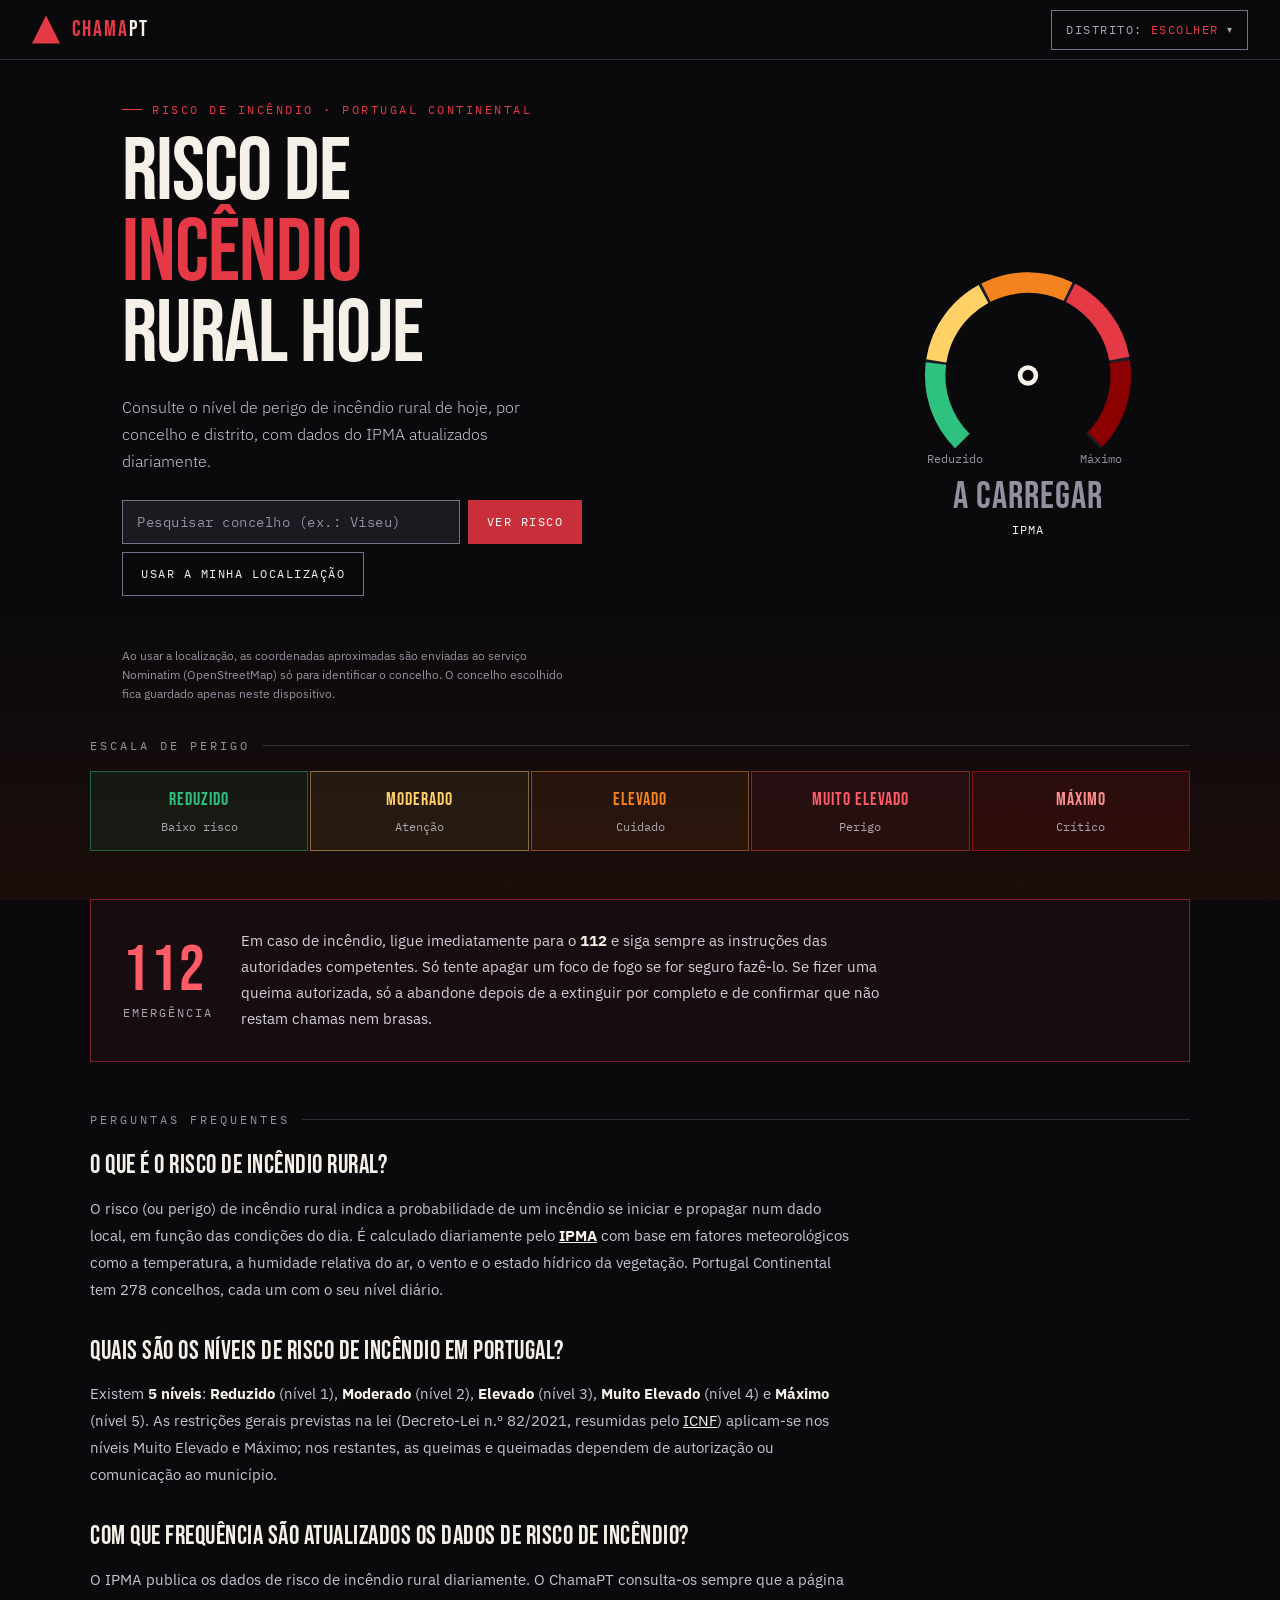
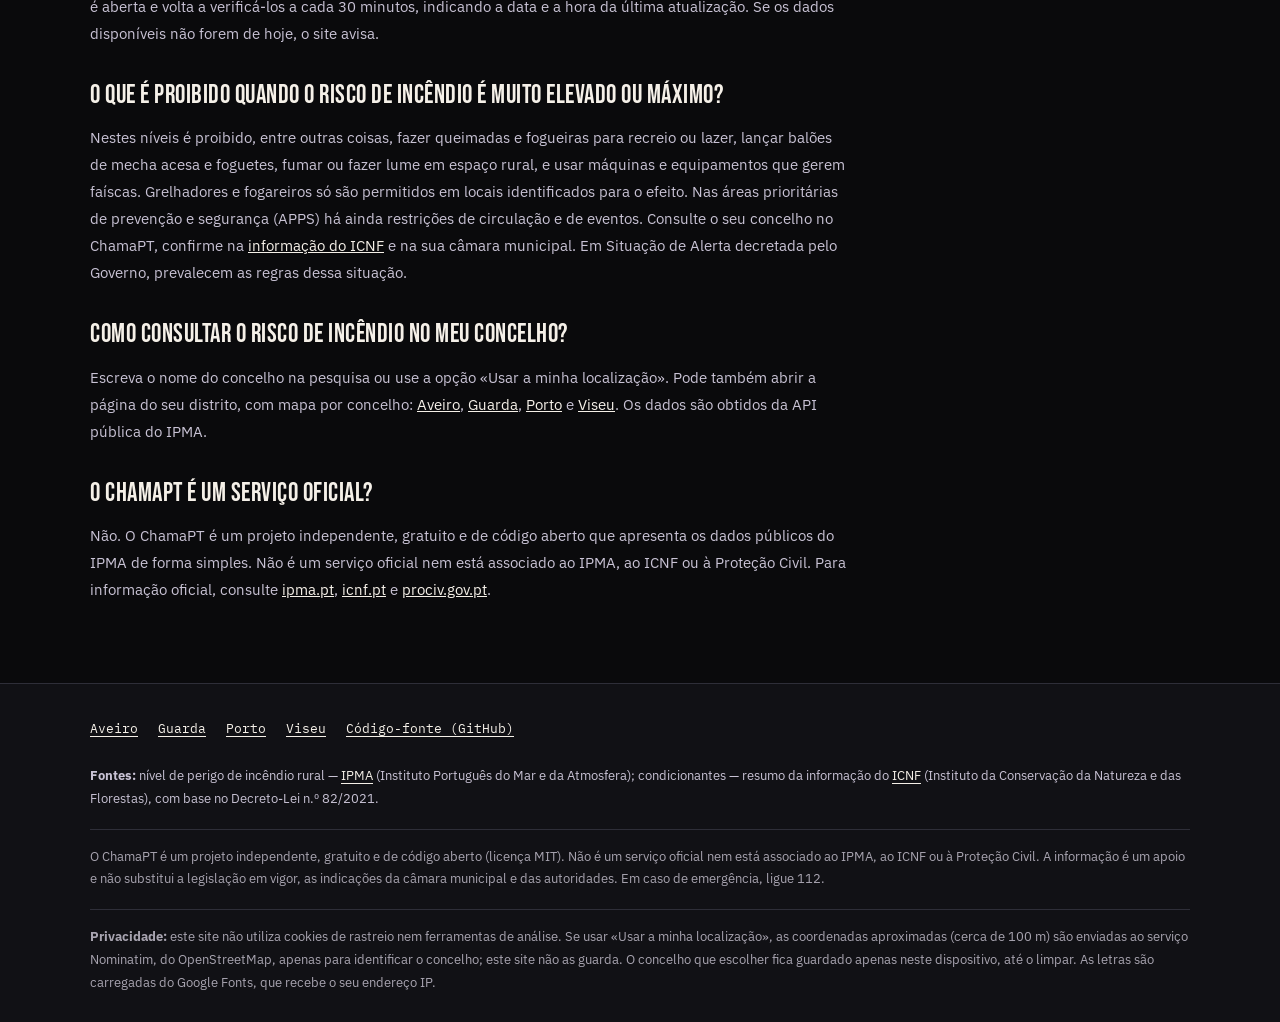
==== commit e58191df: "Update index.html" ====
--- a/index.html
+++ b/index.html
@@ -220,8 +220,7 @@
 
 <section class="wrap section" id="national-section" aria-labelledby="nac-t" hidden>
   <h2 class="section-label" id="nac-t">Portugal Continental hoje</h2>
-  <ul class="stats-bar" id="stats-nac" aria-label="Número de concelhos por nível de perigo"></ul>
-  <p class="stats-title" id="stats-total"></p>
+  <ul class="stats-bar" id="stats-nac" aria-label="Número de concelhos por nível de perigo"></u>
 </section>
 
 <section class="wrap section" id="days-section" aria-labelledby="dias-t" hidden>
--- a/assets/css/chama.css
+++ b/assets/css/chama.css
@@ -0,0 +1,357 @@
+/* ChamaPT — estilos partilhados (página principal, distritos e 404)
+   Tipografia mínima: 12px. Contrastes verificados (ver AUDITORIA.md). */
+
+:root {
+  --red: #e63946;
+  --bg: #0a0a0c;
+  --surface: #111115;
+  --surface2: #1a1a20;
+  --border: #2e2e38;
+  --border-ui: #75718a;      /* bordas de controlos interativos (>= 3:1) */
+  --text: #f5f0e8;
+  --soft: #c8c2d4;
+  --muted: #a8a4b0;
+  --dim: #9590a0;            /* texto terciário: mínimo permitido */
+  --focus: #f5f0e8;
+
+  /* níveis de perigo: cor da forma (c) e cor do texto (t) com contraste AA em fundo escuro */
+  --l1-c: #2ec27e; --l1-t: #2ec27e; --l1-f: #0e3020;
+  --l2-c: #ffd166; --l2-t: #ffd166; --l2-f: #382e08;
+  --l3-c: #f4831f; --l3-t: #f4831f; --l3-f: #3a1c06;
+  --l4-c: #e63946; --l4-t: #ff5c68; --l4-f: #3a0810;
+  --l5-c: #8b0000; --l5-t: #ff8f8f; --l5-f: #280404;
+
+  --font-display: 'Bebas Neue', 'Arial Narrow', Impact, sans-serif;
+  --font-body: 'IBM Plex Sans', system-ui, -apple-system, 'Segoe UI', Roboto, sans-serif;
+  --font-mono: 'IBM Plex Mono', ui-monospace, SFMono-Regular, Menlo, Consolas, monospace;
+  --wrap: 1100px;
+}
+
+*, *::before, *::after { box-sizing: border-box; }
+* { margin: 0; padding: 0; }
+html { -webkit-text-size-adjust: 100%; scroll-padding-top: 76px; }
+[hidden] { display: none !important; }
+ul, ol { list-style: none; }
+body {
+  background: var(--bg);
+  color: var(--text);
+  font-family: var(--font-body);
+  font-size: 16px;
+  line-height: 1.6;
+  min-height: 100vh;
+  display: flex;
+  flex-direction: column;
+  overflow-x: hidden;
+}
+body::before {               /* brilho ambiente estático (identidade da marca) */
+  content: '';
+  position: fixed; inset: auto 0 0 0;
+  height: 320px;
+  background: linear-gradient(to top, rgba(180, 40, 0, .10), transparent);
+  pointer-events: none;
+  z-index: 0;
+}
+main { flex: 1; position: relative; z-index: 1; }
+a { color: inherit; }
+img, svg { max-width: 100%; }
+button, input { font: inherit; color: inherit; }
+button { cursor: pointer; }
+
+:focus-visible { outline: 2px solid var(--focus); outline-offset: 3px; border-radius: 2px; }
+.sr-only {
+  position: absolute !important; width: 1px; height: 1px; margin: -1px; padding: 0;
+  overflow: hidden; clip: rect(0 0 0 0); white-space: nowrap; border: 0;
+}
+.skip-link {
+  position: absolute; left: 12px; top: -60px; z-index: 1000;
+  background: var(--text); color: var(--bg); padding: 10px 16px;
+  font-family: var(--font-mono); font-size: 13px; text-decoration: none;
+}
+.skip-link:focus { top: 12px; }
+.wrap { max-width: var(--wrap); margin: 0 auto; padding: 0 32px; position: relative; z-index: 1; }
+
+/* ── Cabeçalho ───────────────────────────────────────── */
+.site-header {
+  position: sticky; top: 0; z-index: 100;
+  height: 60px; padding: 0 32px;
+  display: flex; align-items: center; justify-content: space-between; gap: 16px;
+  background: rgba(10, 10, 12, .96);
+  border-bottom: 1px solid var(--border);
+}
+.logo { display: flex; align-items: center; gap: 12px; text-decoration: none; color: var(--text); }
+.logo-tri { width: 28px; height: 28px; flex-shrink: 0; background: var(--red); clip-path: polygon(50% 0, 0 100%, 100% 100%); }
+.logo-text { font-family: var(--font-display); font-size: 22px; letter-spacing: 2px; line-height: 1; }
+.logo-text span { color: var(--red); }
+
+.dd { position: relative; }
+.dd-trigger {
+  display: flex; align-items: center; gap: 8px; min-height: 40px; padding: 8px 14px;
+  font-family: var(--font-mono); font-size: 12px; letter-spacing: 1.5px; text-transform: uppercase;
+  color: var(--muted); background: none; border: 1px solid var(--border-ui);
+}
+.dd-trigger:hover, .dd-trigger[aria-expanded="true"] { color: var(--text); border-color: var(--text); }
+.dd-current { color: var(--red); }
+.dd-arrow { font-size: 10px; transition: transform .2s; }
+.dd-trigger[aria-expanded="true"] .dd-arrow { transform: rotate(180deg); }
+.dd-menu {
+  position: absolute; right: 0; top: calc(100% + 6px); min-width: 230px; z-index: 200;
+  list-style: none; background: var(--bg); border: 1px solid var(--border-ui);
+  max-height: 70vh; overflow-y: auto;
+}
+.dd-menu[hidden] { display: none; }
+.dd-title { padding: 10px 14px 6px; font-family: var(--font-mono); font-size: 12px; letter-spacing: 2px; text-transform: uppercase; color: var(--dim); border-bottom: 1px solid var(--border); }
+.dd-menu a {
+  display: block; padding: 12px 14px; min-height: 44px;
+  font-family: var(--font-mono); font-size: 13px; letter-spacing: 1px; text-transform: uppercase;
+  color: var(--muted); text-decoration: none; border-left: 2px solid transparent;
+}
+.dd-menu a:hover { background: var(--surface2); color: var(--text); }
+.dd-menu a[aria-current="page"] { color: var(--red); border-left-color: var(--red); background: rgba(230, 57, 70, .06); }
+
+/* ── Elementos comuns ────────────────────────────────── */
+.section-label {
+  display: flex; align-items: center; gap: 12px; margin-bottom: 16px;
+  font-family: var(--font-mono); font-size: 12px; letter-spacing: 3px; text-transform: uppercase; color: var(--dim);
+}
+.section-label::after { content: ''; flex: 1; height: 1px; background: var(--border); }
+h2.section-label { font-weight: 400; }
+.btn {
+  display: inline-flex; align-items: center; justify-content: center; gap: 8px;
+  min-height: 44px; padding: 10px 18px;
+  font-family: var(--font-mono); font-size: 12px; letter-spacing: 1.5px; text-transform: uppercase; text-decoration: none;
+  color: #fff; background: #c92f3b; border: 1px solid #c92f3b;   /* branco sobre #c92f3b = 5,3:1 */
+  transition: background .2s, color .2s;
+}
+.btn:hover { background: #a82630; border-color: #a82630; }
+.btn:disabled { opacity: .5; cursor: not-allowed; }
+.btn--ghost { background: transparent; color: var(--text); border-color: var(--border-ui); }
+.btn--ghost:hover { background: var(--surface2); border-color: var(--text); }
+.notice {
+  margin: 0 0 16px; padding: 12px 16px; font-size: 14px; line-height: 1.6;
+  border: 1px solid var(--border-ui); border-left-width: 4px; background: var(--surface); color: var(--soft);
+}
+.notice[hidden] { display: none; }
+.notice--warn { border-color: var(--l2-c); }
+.notice--error { border-color: var(--red); }
+.notice .btn { margin-top: 10px; }
+.notice a { color: var(--text); }
+
+/* ── Hero (página principal) ─────────────────────────── */
+.hero { padding: 40px 0 32px; display: grid; grid-template-columns: 1fr auto; grid-template-areas: "title gauge" "locate gauge"; align-items: start; column-gap: 48px; }
+.hero-title { grid-area: title; }
+.hero .gauge-wrap { grid-area: gauge; align-self: center; }
+.hero .locate { grid-area: locate; }
+.hero-tag {
+  display: flex; align-items: center; gap: 10px; margin-bottom: 14px;
+  font-family: var(--font-mono); font-size: 12px; letter-spacing: 2.5px; text-transform: uppercase; color: var(--red);
+}
+.hero-tag::before { content: ''; width: 20px; height: 1px; background: var(--red); flex-shrink: 0; }
+h1 { text-transform: uppercase; font-family: var(--font-display); font-weight: 400; font-size: clamp(48px, 9vw, 88px); line-height: .92; letter-spacing: -1px; }
+h1 .fire { color: var(--red); }
+.hero-sub { margin-top: 18px; max-width: 420px; font-size: 16px; font-weight: 300; line-height: 1.7; color: var(--soft); }
+
+.locate { margin-top: 24px; max-width: 460px; }
+.locate-row { display: flex; gap: 8px; }
+.locate-field {
+  flex: 1; min-width: 0; min-height: 44px; padding: 10px 14px;
+  background: var(--surface2); color: var(--text); border: 1px solid var(--border-ui);
+  font-family: var(--font-mono); font-size: 14px; letter-spacing: .5px;
+}
+.locate-field::placeholder { color: var(--dim); opacity: 1; }
+.locate-actions { display: flex; flex-wrap: wrap; gap: 8px; margin-top: 8px; }
+.locate-msg { margin-top: 10px; min-height: 22px; font-size: 14px; color: var(--soft); }
+.locate-msg.is-error { color: var(--l4-t); }
+.suggestions { list-style: none; display: flex; flex-direction: column; gap: 2px; margin-top: 8px; }
+.suggestions button {
+  width: 100%; min-height: 44px; padding: 10px 14px; text-align: left;
+  font-family: var(--font-mono); font-size: 14px; color: var(--soft);
+  background: var(--surface2); border: 1px solid var(--border);
+}
+.suggestions button:hover { background: #2a2a34; color: var(--text); }
+.privacy-hint { margin-top: 10px; font-size: 12px; line-height: 1.6; color: var(--dim); }
+
+/* Manómetro */
+.gauge-wrap { width: 260px; display: flex; flex-direction: column; align-items: center; gap: 10px; flex-shrink: 0; }
+.gauge-dial { position: relative; width: 100%; aspect-ratio: 280 / 220; }
+.gauge-dial svg { width: 100%; height: 100%; display: block; max-width: none; }
+.gauge-end { position: absolute; bottom: 0; transform: translateX(-50%); font-family: var(--font-mono); font-size: 12px; color: var(--dim); white-space: nowrap; }
+.gauge-end--l { left: 22%; } .gauge-end--r { left: 78%; }
+.gauge-text { text-align: center; display: flex; flex-direction: column; align-items: center; gap: 4px; max-width: 100%; }
+.gauge-level { font-family: var(--font-display); font-size: 38px; line-height: 1; letter-spacing: 1px; text-transform: uppercase; text-wrap: balance; }
+.gauge-date { font-family: var(--font-mono); font-size: 12px; letter-spacing: 1px; text-transform: uppercase; color: var(--text); }
+.lv1 { color: var(--l1-t); } .lv2 { color: var(--l2-t); } .lv3 { color: var(--l3-t); }
+.lv4 { color: var(--l4-t); } .lv5 { color: var(--l5-t); } .lv0 { color: var(--dim); }
+
+/* ── Previsão ────────────────────────────────────────── */
+.section { padding: 0 0 48px; }
+.days-grid { display: grid; grid-template-columns: repeat(2, 1fr); gap: 2px; }
+.day-card { background: var(--surface); border: 1px solid var(--border); padding: 24px 16px 20px; display: flex; flex-direction: column; align-items: center; gap: 10px; }
+.day-name { font-family: var(--font-mono); font-size: 12px; letter-spacing: 1.5px; color: var(--soft); text-transform: uppercase; text-align: center; }
+.mini-gauge { width: 100%; max-width: 130px; height: auto; display: block; }
+.day-level { font-family: var(--font-display); font-size: 22px; letter-spacing: 1px; line-height: 1.05; text-align: center; text-transform: uppercase; }
+.day-level { text-wrap: balance; }
+
+.stats-bar { display: grid; grid-template-columns: repeat(5, 1fr); gap: 2px; margin-top: 2px; }
+.stat-item { background: var(--surface); border: 1px solid var(--border); padding: 12px 6px; text-align: center; }
+.stat-num { font-family: var(--font-display); font-size: 28px; line-height: 1; }
+.stat-lbl { margin-top: 4px; font-family: var(--font-mono); font-size: 12px; letter-spacing: .5px; color: var(--muted); }
+.stats-title { margin: 20px 0 8px; font-size: 14px; color: var(--soft); }
+
+/* ── Condicionantes ──────────────────────────────────── */
+.rules-grid { display: grid; grid-template-columns: 1fr 1fr; gap: 2px; }
+.rule-card { padding: 24px; border: 1px solid var(--border); background: var(--surface); }
+.rule-card--no { border-left: 3px solid var(--red); }
+.rule-card--ok { border-left: 3px solid var(--l1-c); }
+.rule-head { display: flex; align-items: center; gap: 8px; margin-bottom: 14px; font-family: var(--font-display); font-weight: 400; font-size: 20px; letter-spacing: 2px; }
+.rule-card--no .rule-head { color: var(--l4-t); }
+.rule-card--ok .rule-head { color: var(--l1-t); }
+.rule-list { list-style: none; display: flex; flex-direction: column; gap: 10px; }
+.rule-list li { position: relative; padding-left: 16px; font-size: 14.5px; line-height: 1.6; color: #d4d0dc; }
+.rule-list li::before { content: '—'; position: absolute; left: 0; color: var(--dim); }
+.rule-empty { font-size: 14.5px; color: var(--soft); }
+.rules-note { margin-top: 12px; font-size: 13px; line-height: 1.7; color: var(--muted); }
+.rules-note a { color: var(--text); }
+
+/* ── Escala ──────────────────────────────────────────── */
+.scale-row { list-style: none; display: flex; flex-wrap: wrap; gap: 2px; }
+.scale-item { flex: 1; min-width: 110px; padding: 14px 10px; border: 1px solid; text-align: center; }
+.scale-item .sname { display: block; font-family: var(--font-display); font-size: 18px; letter-spacing: 1px; text-transform: uppercase; }
+.scale-item .sdesc { display: block; margin-top: 2px; font-family: var(--font-mono); font-size: 12px; color: var(--muted); }
+.scale-item[aria-current="true"] { box-shadow: inset 0 -4px 0 currentColor; }
+.s1 { color: var(--l1-t); border-color: rgba(46,194,126,.45); background: rgba(46,194,126,.07); }
+.s2 { color: var(--l2-t); border-color: rgba(255,209,102,.45); background: rgba(255,209,102,.07); }
+.s3 { color: var(--l3-t); border-color: rgba(244,131,31,.5); background: rgba(244,131,31,.08); }
+.s4 { color: var(--l4-t); border-color: rgba(230,57,70,.5); background: rgba(230,57,70,.08); }
+.s5 { color: var(--l5-t); border-color: rgba(160,20,20,.8); background: rgba(160,20,20,.16); }
+
+/* ── Emergência ──────────────────────────────────────── */
+.sos { padding: 28px 32px; border: 1px solid rgba(230, 57, 70, .5); background: rgba(230, 57, 70, .06); display: flex; align-items: center; gap: 28px; }
+.sos-num { font-family: var(--font-display); font-size: 64px; line-height: 1; letter-spacing: 2px; color: var(--l4-t); text-decoration: none; }
+.sos-label { display: block; font-family: var(--font-mono); font-size: 12px; letter-spacing: 2px; text-transform: uppercase; color: var(--muted); }
+.sos-msg { font-size: 15px; line-height: 1.75; color: #d4d0dc; max-width: 640px; }
+.sos-msg strong { color: var(--text); }
+
+/* ── Perguntas frequentes ───────────────────────────── */
+.faq h3 { font-family: var(--font-display); font-weight: 400; font-size: 26px; letter-spacing: .5px; margin: 28px 0 8px; }
+.faq h3:first-of-type { margin-top: 0; }
+.faq p { max-width: 760px; font-size: 15px; line-height: 1.8; color: var(--soft); }
+.faq a, .faq strong { color: var(--text); }
+.faq ul { max-width: 760px; margin: 8px 0 0 20px; font-size: 15px; line-height: 1.8; color: var(--soft); }
+
+/* ── Rodapé ──────────────────────────────────────────── */
+.site-footer { position: relative; z-index: 1; margin-top: 24px; padding: 28px 32px; background: var(--surface); border-top: 1px solid var(--border); }
+.footer-in { max-width: var(--wrap); margin: 0 auto; display: grid; gap: 18px; font-size: 13px; line-height: 1.75; color: var(--soft); }
+.footer-in a { color: var(--text); text-underline-offset: 3px; }
+.footer-nav { display: flex; flex-wrap: wrap; gap: 6px 20px; list-style: none; font-family: var(--font-mono); font-size: 13px; }
+.footer-nav a { display: inline-block; padding: 6px 0; }
+.footer-legal { padding-top: 16px; border-top: 1px solid var(--border); color: var(--muted); }
+
+/* ── Páginas de distrito ─────────────────────────────── */
+.page-header { padding: 32px 0 24px; }
+.page-sub { margin-top: 10px; max-width: 640px; font-size: 16px; font-weight: 300; color: var(--soft); line-height: 1.7; }
+.main-wrap { display: grid; grid-template-columns: minmax(0, 1.25fr) minmax(0, 1fr); grid-template-rows: auto auto; gap: 24px; padding-bottom: 40px; }
+.map-col { grid-column: 1; grid-row: 1 / span 2; align-self: start; position: sticky; top: 76px; }
+.detail-col { grid-column: 2; grid-row: 1; }
+.list-col { grid-column: 2; grid-row: 2; }
+.map-card, .concelhos-card, .detail-panel, .empty-panel { background: var(--surface); border: 1px solid var(--border); }
+.map-card { padding: 16px; }
+.map-tools { display: flex; align-items: center; justify-content: space-between; gap: 12px; margin-bottom: 10px; }
+.map-hint { font-family: var(--font-mono); font-size: 12px; letter-spacing: 1px; color: var(--muted); }
+.map-zoom-controls { display: flex; gap: 6px; }
+.map-zoom-btn { min-width: 44px; height: 44px; padding: 0 10px; font-family: var(--font-mono); font-size: 16px; background: var(--surface2); border: 1px solid var(--border-ui); color: var(--soft); }
+.map-zoom-btn:hover { color: var(--text); border-color: var(--text); }
+.map-zoom-wrap { overflow: hidden; position: relative; cursor: grab; touch-action: pan-y; }
+.map-zoom-wrap.is-zoomed { touch-action: none; }
+.map-zoom-wrap.dragging { cursor: grabbing; }
+.map-zoom-wrap svg { display: block; width: 100%; height: auto; max-height: 78vh; }
+.c-path { stroke: #000; stroke-width: .5; cursor: pointer; transition: filter .18s, stroke-width .18s, stroke .18s; }
+.c-path:hover { filter: brightness(1.45); stroke: #fff; stroke-width: 1.4; }
+.c-path:focus-visible, .c-path.active { outline: none; stroke: #fff; stroke-width: 2.2; filter: brightness(1.6); }
+.c-lbl { font-family: var(--font-mono); font-size: 7px; font-weight: 600; fill: #fff; text-anchor: middle; dominant-baseline: middle; pointer-events: none; user-select: none; paint-order: stroke fill; stroke: #000; stroke-width: 2.5; stroke-linejoin: round; }
+.c-lbl.xs { font-size: 9px; } .c-lbl.sm { font-size: 11px; }
+.legend { display: flex; flex-wrap: wrap; gap: 6px 16px; margin-top: 12px; }
+.leg-item { display: flex; align-items: center; gap: 6px; font-family: var(--font-mono); font-size: 12px; color: var(--muted); }
+.leg-dot { width: 12px; height: 12px; border: 1px solid; }
+
+.empty-panel { padding: 40px 24px; text-align: center; color: var(--soft); }
+.empty-icon { font-size: 36px; display: block; margin-bottom: 8px; }
+.empty-title { text-transform: uppercase; font-family: var(--font-display); font-size: 24px; letter-spacing: 1px; color: var(--text); }
+.empty-sub { font-size: 14px; margin-top: 4px; }
+.detail-top { padding: 18px 18px 12px; border-bottom: 1px solid var(--border); }
+.detail-label { font-family: var(--font-mono); font-size: 12px; letter-spacing: 2px; text-transform: uppercase; color: var(--dim); }
+.detail-name { text-transform: uppercase; font-family: var(--font-display); font-size: 36px; line-height: 1.05; letter-spacing: 1px; margin-top: 2px; }
+.detail-date { font-family: var(--font-mono); font-size: 12px; color: var(--muted); margin-top: 4px; }
+.detail-gauge-row { display: flex; align-items: center; gap: 16px; padding: 16px 18px; border-bottom: 1px solid var(--border); }
+.detail-gauge-row svg { width: 110px; height: 110px; flex-shrink: 0; }
+.detail-rcm-label { font-family: var(--font-display); font-size: 30px; letter-spacing: 1px; line-height: 1.05; text-transform: uppercase; }
+.detail-summary { margin-top: 6px; font-size: 14px; line-height: 1.6; color: var(--soft); }
+.detail-rules { padding: 14px 18px 18px; }
+.rules-title { font-family: var(--font-mono); font-size: 12px; letter-spacing: 2px; text-transform: uppercase; color: var(--muted); margin-bottom: 10px; }
+.rules-cols { display: grid; grid-template-columns: 1fr; gap: 8px; }
+.rule-block { padding: 12px 14px; border: 1px solid var(--border); background: var(--surface2); }
+.rule-block--no { border-left: 3px solid var(--red); }
+.rule-block--ok { border-left: 3px solid var(--l1-c); }
+.rule-head-sm { font-family: var(--font-display); font-weight: 400; font-size: 16px; letter-spacing: 2px; margin-bottom: 6px; }
+.rule-block--no .rule-head-sm { color: var(--l4-t); } .rule-block--ok .rule-head-sm { color: var(--l1-t); }
+.rule-ul { list-style: none; display: flex; flex-direction: column; gap: 6px; }
+.rule-ul li { position: relative; padding-left: 14px; font-size: 13.5px; line-height: 1.55; color: #d4d0dc; }
+.rule-ul li::before { content: '—'; position: absolute; left: 0; color: var(--dim); }
+
+.concelhos-header { display: flex; justify-content: space-between; padding: 12px 16px; font-family: var(--font-mono); font-size: 12px; letter-spacing: 2px; text-transform: uppercase; color: var(--muted); background: var(--surface); border: 1px solid var(--border); border-bottom: 0; }
+.concelhos-card { border-top: 0; }
+.c-row { display: flex; align-items: center; justify-content: space-between; gap: 12px; width: 100%; min-height: 44px; padding: 8px 16px; text-align: left; background: none; border: 0; border-bottom: 1px solid rgba(46,46,56,.5); border-left: 3px solid transparent; }
+.c-row:hover { background: var(--surface2); }
+.c-row.active { background: rgba(46,46,56,.7); }
+.c-row-name { font-size: 14px; font-weight: 600; }
+.c-badge { font-family: var(--font-display); font-size: 15px; letter-spacing: 1.5px; padding: 2px 8px; border: 1px solid; border-radius: 2px; text-transform: uppercase; white-space: nowrap; }
+
+/* ── 404 ─────────────────────────────────────────────── */
+.err-page { padding: 64px 0; text-align: center; display: flex; flex-direction: column; align-items: center; }
+.err-code { font-family: var(--font-display); font-size: clamp(120px, 22vw, 240px); line-height: 1; letter-spacing: -4px; color: transparent; -webkit-text-stroke: 2px var(--red); }
+.err-page h1 { font-size: clamp(32px, 6vw, 56px); margin: 8px 0 12px; line-height: 1; }
+.err-sub { max-width: 440px; margin: 0 auto 28px; color: var(--soft); font-weight: 300; }
+.chips { display: flex; flex-wrap: wrap; justify-content: center; gap: 8px; list-style: none; margin-top: 12px; }
+.chips a { display: inline-flex; align-items: center; min-height: 44px; padding: 8px 16px; font-family: var(--font-mono); font-size: 13px; letter-spacing: 1px; text-transform: uppercase; color: var(--soft); border: 1px solid var(--border-ui); text-decoration: none; }
+.chips a:hover { color: var(--text); background: var(--surface2); border-color: var(--text); }
+.hint-label { margin-top: 44px; font-family: var(--font-mono); font-size: 12px; letter-spacing: 2px; text-transform: uppercase; color: var(--dim); }
+
+/* ── Responsivo ──────────────────────────────────────── */
+@media (max-width: 900px) {
+  .main-wrap { grid-template-columns: 1fr; grid-template-rows: auto; }
+  .map-col, .detail-col, .list-col { grid-column: 1; grid-row: auto; }
+  .map-col { position: static; }
+}
+@media (max-width: 750px) {
+  .wrap { padding: 0 16px; }
+  .site-header { padding: 0 16px; }
+  .site-footer { padding: 24px 16px; }
+  .hero { grid-template-columns: 1fr; grid-template-areas: "title" "gauge" "locate"; row-gap: 24px; padding: 28px 0 24px; }
+  .hero-sub { font-size: 15px; }
+  .locate-actions .btn { flex: 1 1 auto; }
+  .gauge-wrap { margin: 0 auto; width: min(280px, 82vw); }
+  .rules-grid { grid-template-columns: 1fr; }
+  .stats-bar { grid-template-columns: repeat(5, minmax(0, 1fr)); }
+  .stat-num { font-size: 24px; }
+  .stat-lbl { font-size: 12px; letter-spacing: 0; }
+  .sos { flex-direction: column; align-items: flex-start; gap: 12px; padding: 24px 20px; }
+  .locate-row { flex-direction: column; }
+  .dd-trigger .dd-label { position: absolute; width: 1px; height: 1px; overflow: hidden; clip: rect(0 0 0 0); white-space: nowrap; }
+}
+@media (max-width: 420px) {
+  .day-card { padding: 20px 8px 16px; }
+  .scale-item { min-width: 45%; }
+  .stat-lbl { font-size: 12px; overflow-wrap: anywhere; }
+}
+
+/* ── Movimento (apenas se o utilizador não pedir redução) ─ */
+@media (prefers-reduced-motion: no-preference) {
+  .logo-tri { animation: pulse 2.4s ease-in-out infinite; }
+  .day-card { animation: rise .45s ease both; }
+  .detail-panel { animation: rise .3s ease both; }
+  @keyframes pulse { 50% { opacity: .7; transform: scale(.94); } }
+  @keyframes rise { from { opacity: 0; transform: translateY(8px); } to { opacity: 1; transform: none; } }
+}
+@media (prefers-reduced-motion: reduce) {
+  *, *::before, *::after { animation: none !important; transition: none !important; scroll-behavior: auto !important; }
+}
+@media print { .site-header, .locate, .map-zoom-controls, body::before { display: none !important; } body { background: #fff; color: #000; } }
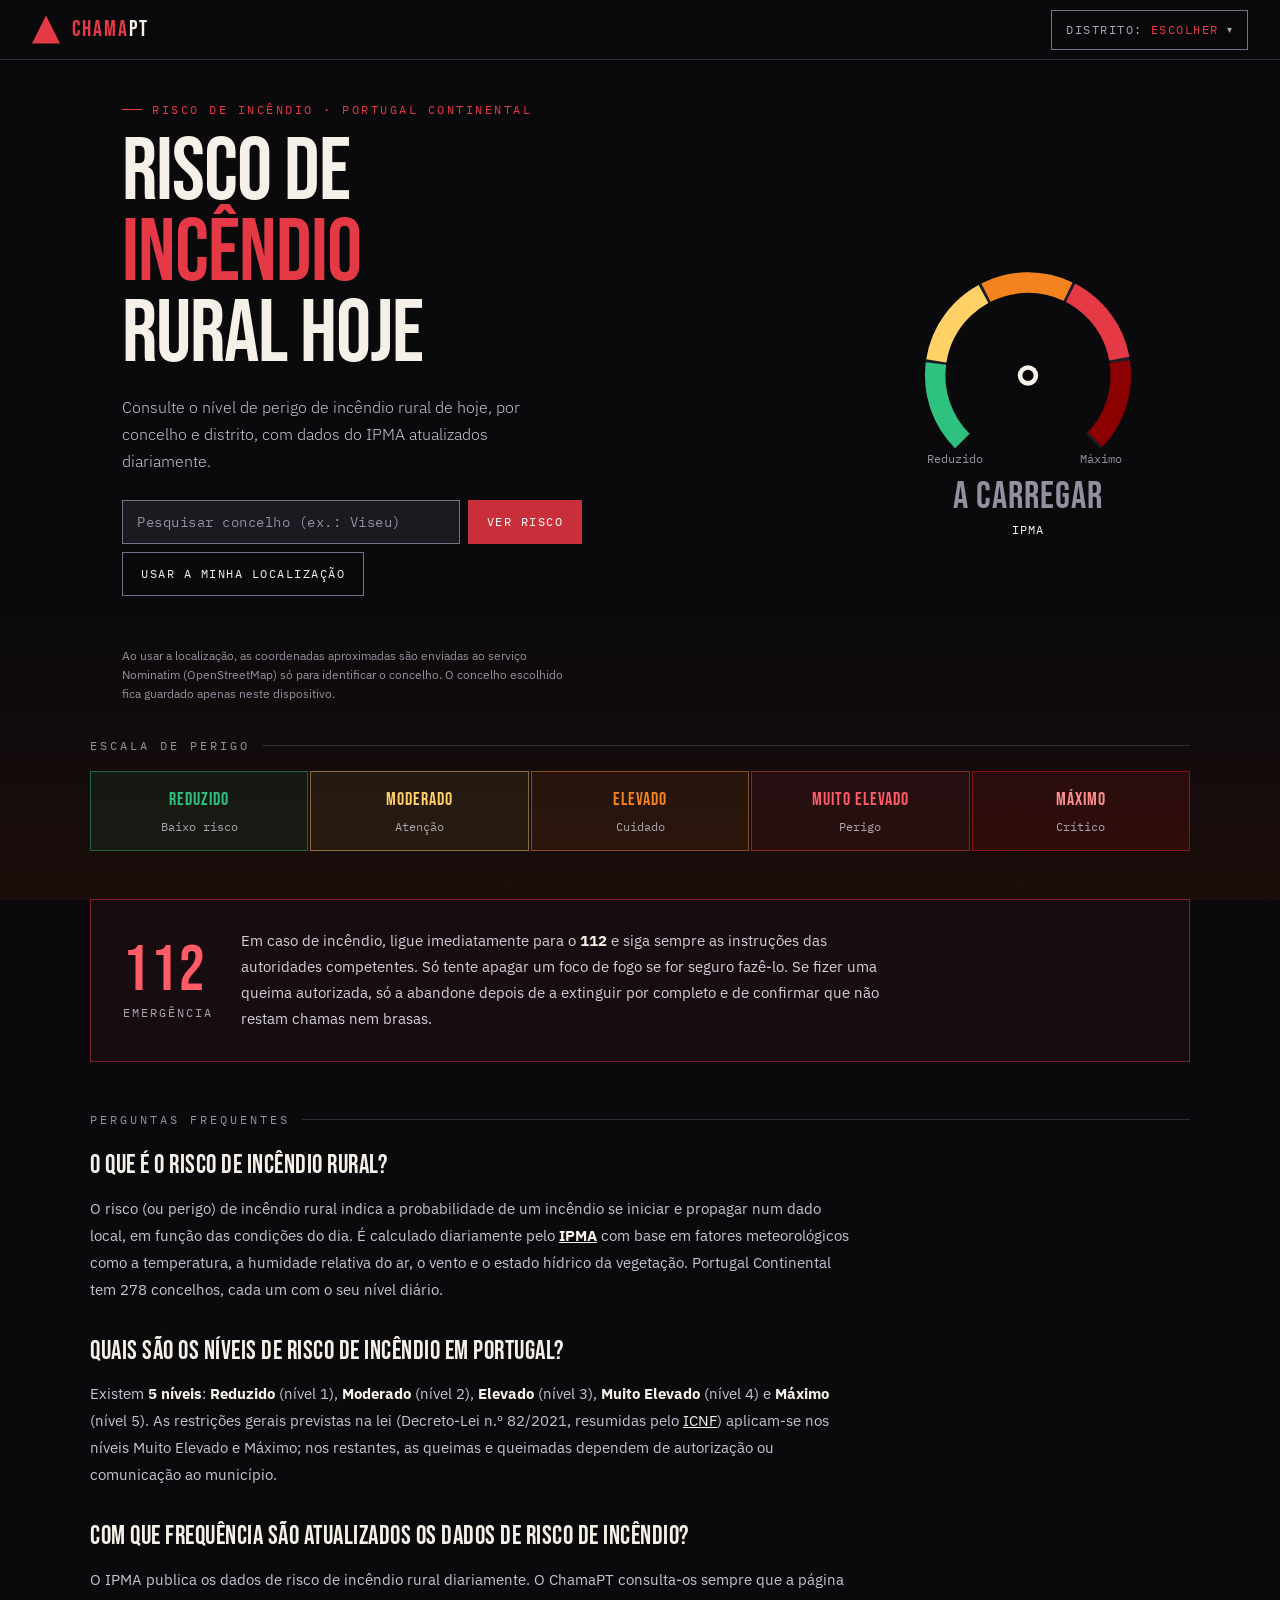
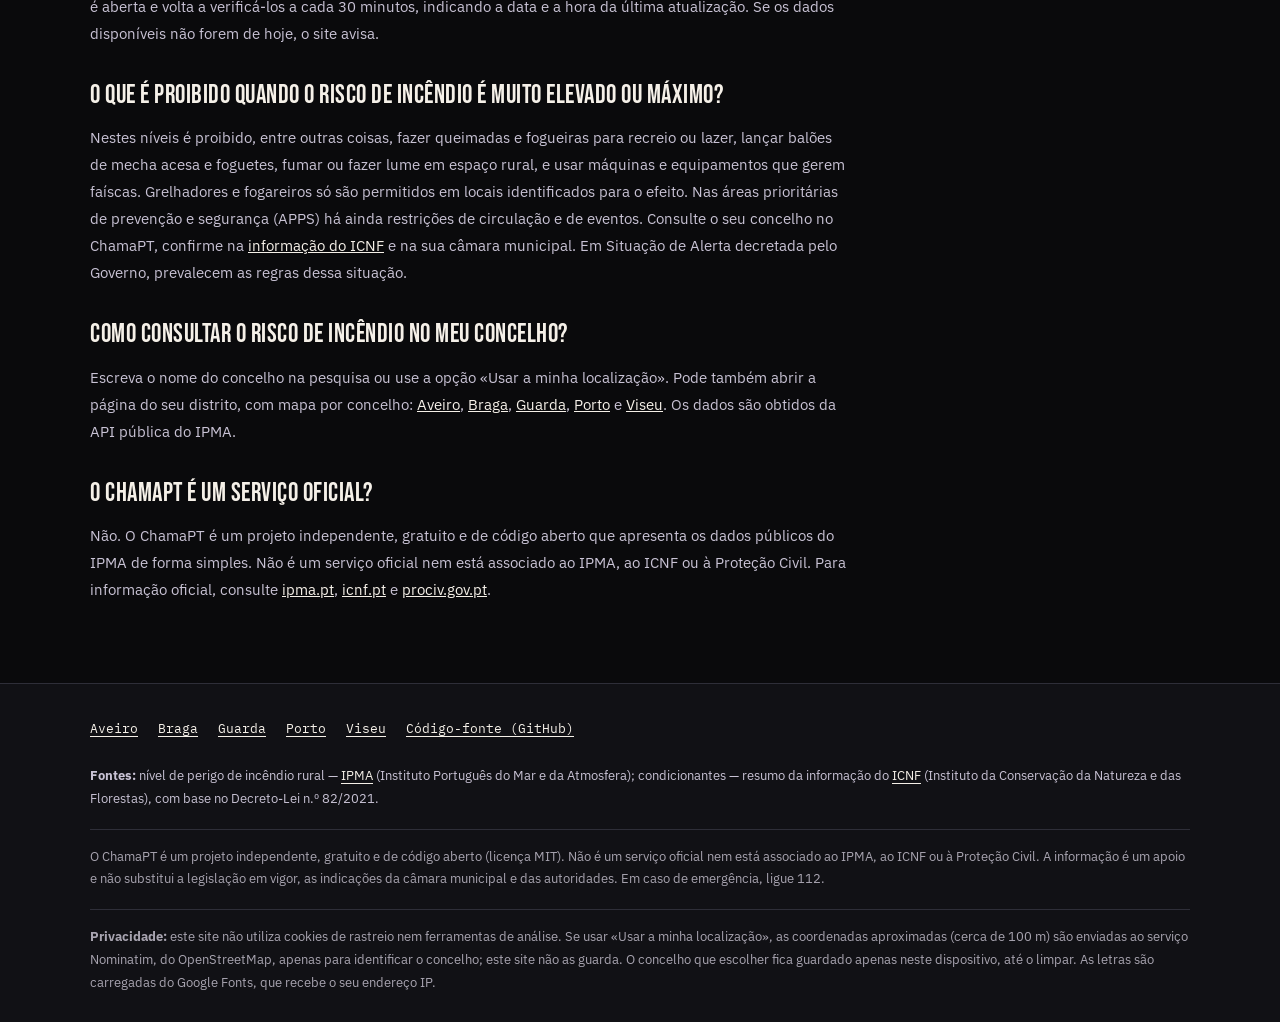
==== commit 6a1d386c: "Add files via upload" ====
--- a/index.html
+++ b/index.html
@@ -142,7 +142,7 @@
           "name": "Como consultar o risco de incêndio no meu concelho?",
           "acceptedAnswer": {
             "@type": "Answer",
-            "text": "Escreva o nome do concelho na pesquisa ou use a opção «Usar a minha localização». Pode também abrir a página do seu distrito, com mapa por concelho: Aveiro, Guarda, Porto e Viseu. Os dados são obtidos da API pública do IPMA."
+            "text": "Escreva o nome do concelho na pesquisa ou use a opção «Usar a minha localização». Pode também abrir a página do seu distrito, com mapa por concelho: Aveiro, Braga, Guarda, Porto e Viseu. Os dados são obtidos da API pública do IPMA."
           }
         },
         {
@@ -220,7 +220,8 @@
 
 <section class="wrap section" id="national-section" aria-labelledby="nac-t" hidden>
   <h2 class="section-label" id="nac-t">Portugal Continental hoje</h2>
-  <ul class="stats-bar" id="stats-nac" aria-label="Número de concelhos por nível de perigo"></u>
+  <ul class="stats-bar" id="stats-nac" aria-label="Número de concelhos por nível de perigo"></ul>
+  <p class="stats-title" id="stats-total"></p>
 </section>
 
 <section class="wrap section" id="days-section" aria-labelledby="dias-t" hidden>
@@ -265,7 +266,7 @@
   <h3>O que é proibido quando o risco de incêndio é Muito Elevado ou Máximo?</h3>
   <p>Nestes níveis é proibido, entre outras coisas, fazer queimadas e fogueiras para recreio ou lazer, lançar balões de mecha acesa e foguetes, fumar ou fazer lume em espaço rural, e usar máquinas e equipamentos que gerem faíscas. Grelhadores e fogareiros só são permitidos em locais identificados para o efeito. Nas áreas prioritárias de prevenção e segurança (APPS) há ainda restrições de circulação e de eventos. Consulte o seu concelho no ChamaPT, confirme na <a href="https://fogos.icnf.pt/SGIF2010/InformacaoPublicaDados/Condicionantes_PerigoIncendiosRural.pdf" target="_blank" rel="noopener noreferrer">informação do ICNF</a> e na sua câmara municipal. Em Situação de Alerta decretada pelo Governo, prevalecem as regras dessa situação.</p>
   <h3>Como consultar o risco de incêndio no meu concelho?</h3>
-  <p>Escreva o nome do concelho na pesquisa ou use a opção «Usar a minha localização». Pode também abrir a página do seu distrito, com mapa por concelho: <a href="/aveiro/">Aveiro</a>, <a href="/guarda/">Guarda</a>, <a href="/porto/">Porto</a> e <a href="/viseu/">Viseu</a>. Os dados são obtidos da API pública do IPMA.</p>
+  <p>Escreva o nome do concelho na pesquisa ou use a opção «Usar a minha localização». Pode também abrir a página do seu distrito, com mapa por concelho: <a href="/aveiro/">Aveiro</a>, <a href="/braga/">Braga</a>, <a href="/guarda/">Guarda</a>, <a href="/porto/">Porto</a> e <a href="/viseu/">Viseu</a>. Os dados são obtidos da API pública do IPMA.</p>
   <h3>O ChamaPT é um serviço oficial?</h3>
   <p>Não. O ChamaPT é um projeto independente, gratuito e de código aberto que apresenta os dados públicos do IPMA de forma simples. Não é um serviço oficial nem está associado ao IPMA, ao ICNF ou à Proteção Civil. Para informação oficial, consulte <a href="https://www.ipma.pt/" target="_blank" rel="noopener noreferrer">ipma.pt</a>, <a href="https://www.icnf.pt/" target="_blank" rel="noopener noreferrer">icnf.pt</a> e <a href="https://prociv.gov.pt/" target="_blank" rel="noopener noreferrer">prociv.gov.pt</a>.</p>
 </div>
@@ -277,7 +278,7 @@
   <div class="footer-in">
     <nav aria-label="Risco de incêndio por distrito">
       <p class="sr-only">Distritos com página dedicada</p>
-      <ul class="footer-nav"><li><a href="/aveiro/">Aveiro</a></li><li><a href="/guarda/">Guarda</a></li><li><a href="/porto/">Porto</a></li><li><a href="/viseu/">Viseu</a></li><li><a href="https://github.com/Chama-PT/Chama-PT.github.io" target="_blank" rel="noopener noreferrer">Código-fonte (GitHub)</a></li></ul>
+      <ul class="footer-nav"><li><a href="/aveiro/">Aveiro</a></li><li><a href="/braga/">Braga</a></li><li><a href="/guarda/">Guarda</a></li><li><a href="/porto/">Porto</a></li><li><a href="/viseu/">Viseu</a></li><li><a href="https://github.com/Chama-PT/Chama-PT.github.io" target="_blank" rel="noopener noreferrer">Código-fonte (GitHub)</a></li></ul>
     </nav>
     <p><strong>Fontes:</strong> nível de perigo de incêndio rural — <a href="https://www.ipma.pt/" target="_blank" rel="noopener noreferrer">IPMA</a> (Instituto Português do Mar e da Atmosfera); condicionantes — resumo da informação do <a href="https://fogos.icnf.pt/SGIF2010/InformacaoPublicaDados/Condicionantes_PerigoIncendiosRural.pdf" target="_blank" rel="noopener noreferrer">ICNF</a> (Instituto da Conservação da Natureza e das Florestas), com base no Decreto-Lei n.º 82/2021.</p>
     <p class="footer-legal">O ChamaPT é um projeto independente, gratuito e de código aberto (licença MIT). Não é um serviço oficial nem está associado ao IPMA, ao ICNF ou à Proteção Civil. A informação é um apoio e não substitui a legislação em vigor, as indicações da câmara municipal e das autoridades. Em caso de emergência, ligue 112.</p>
